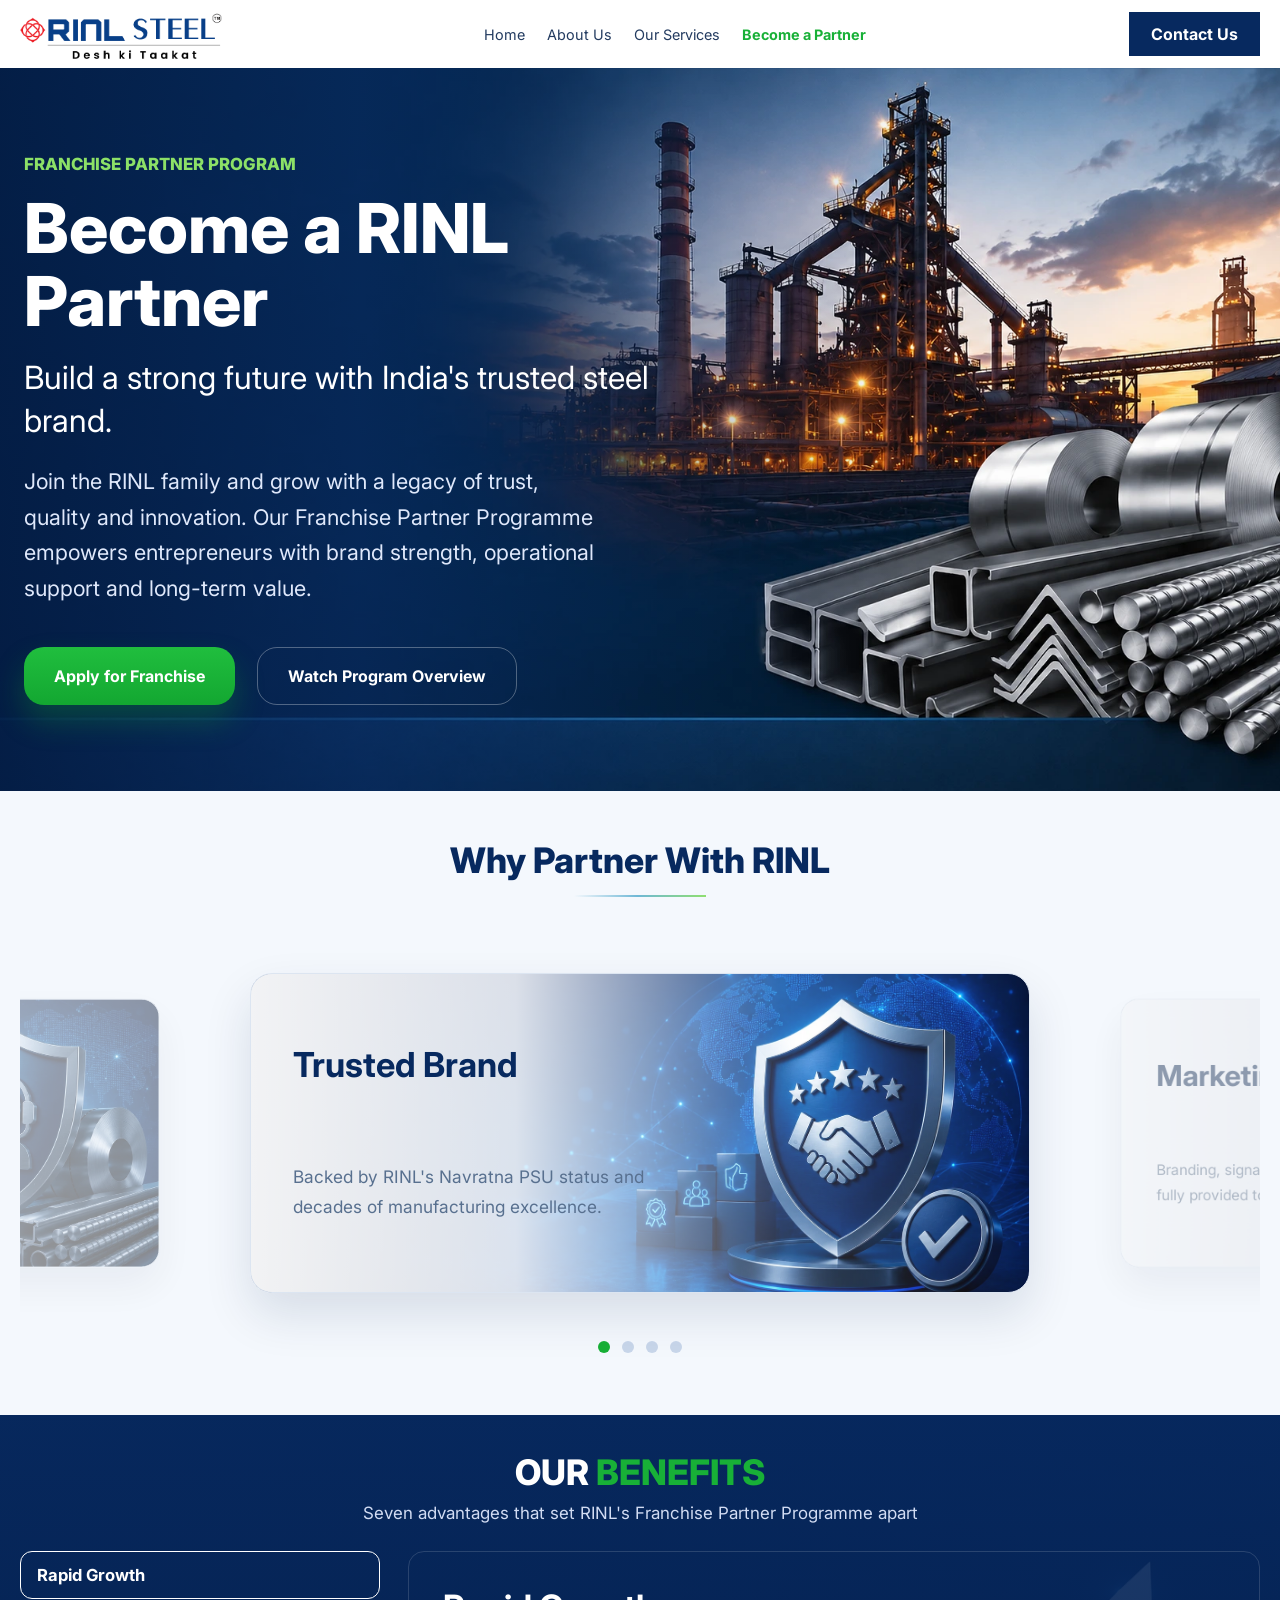
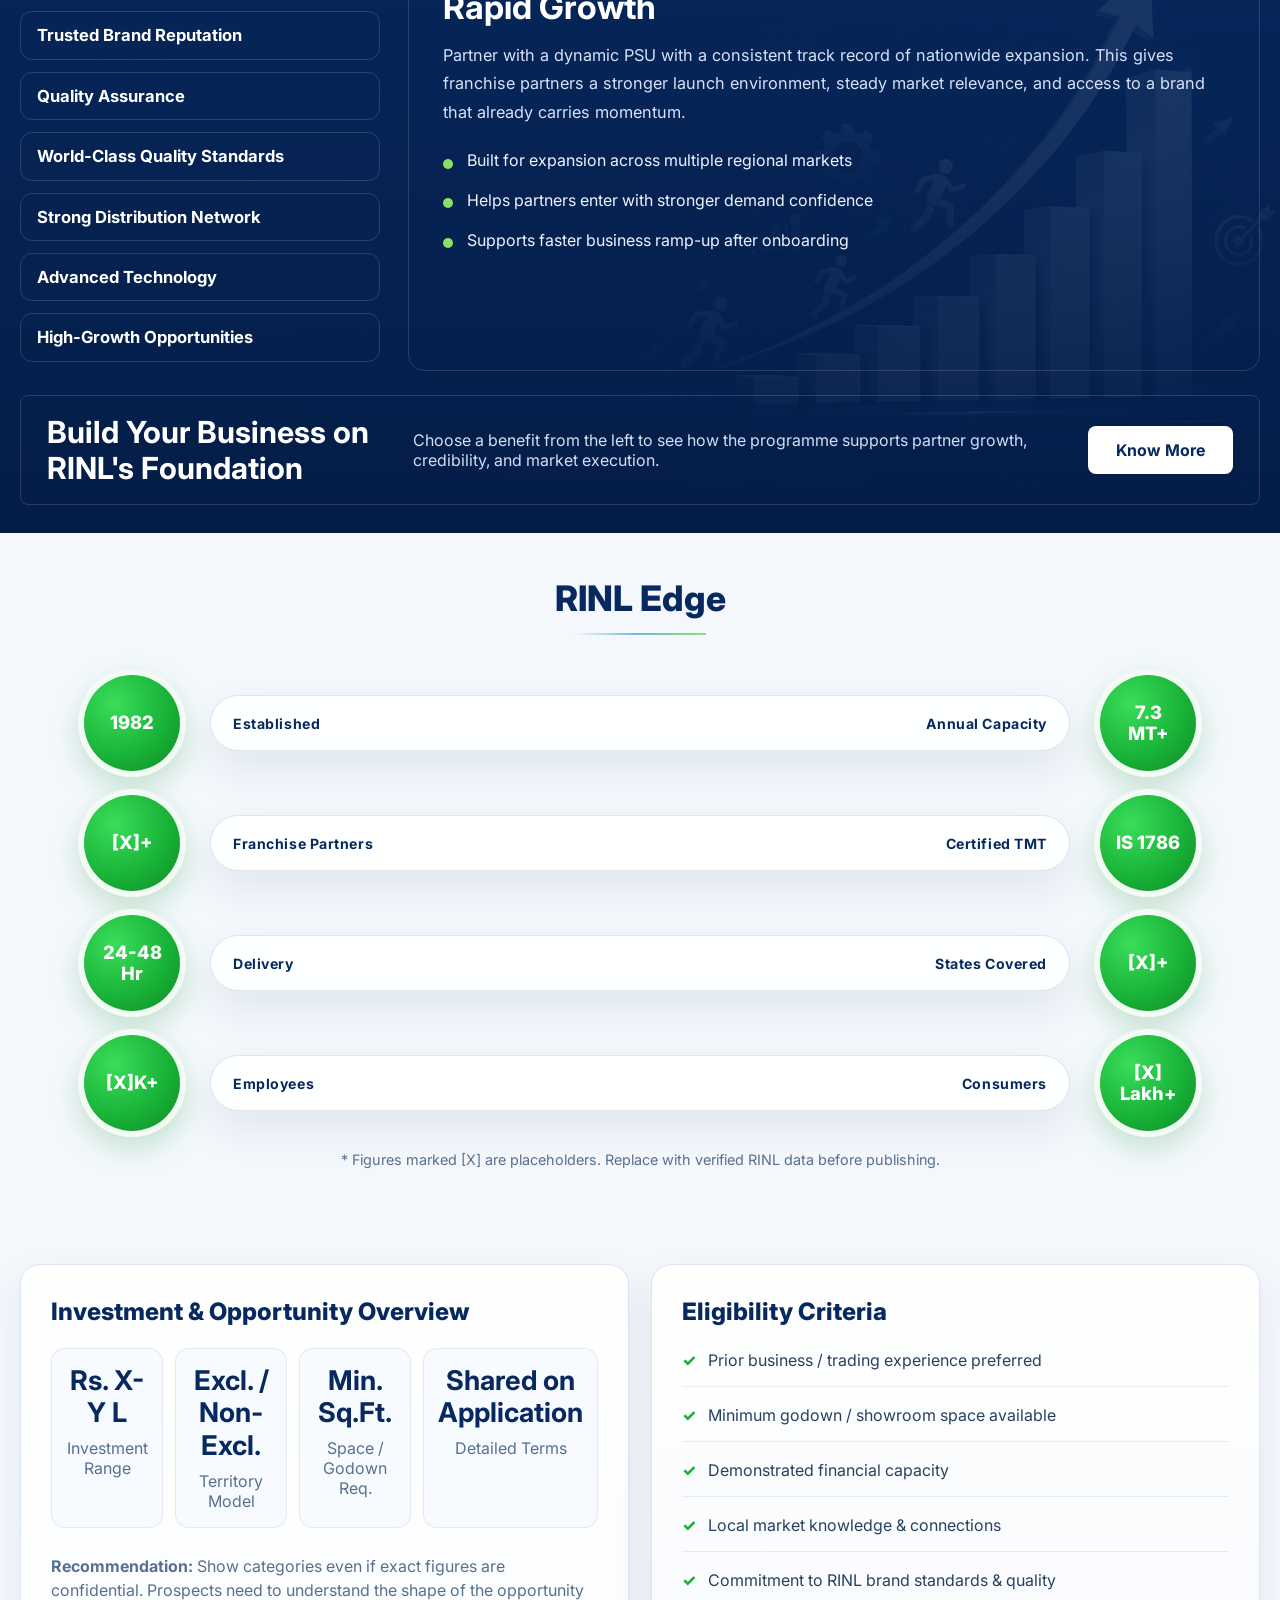
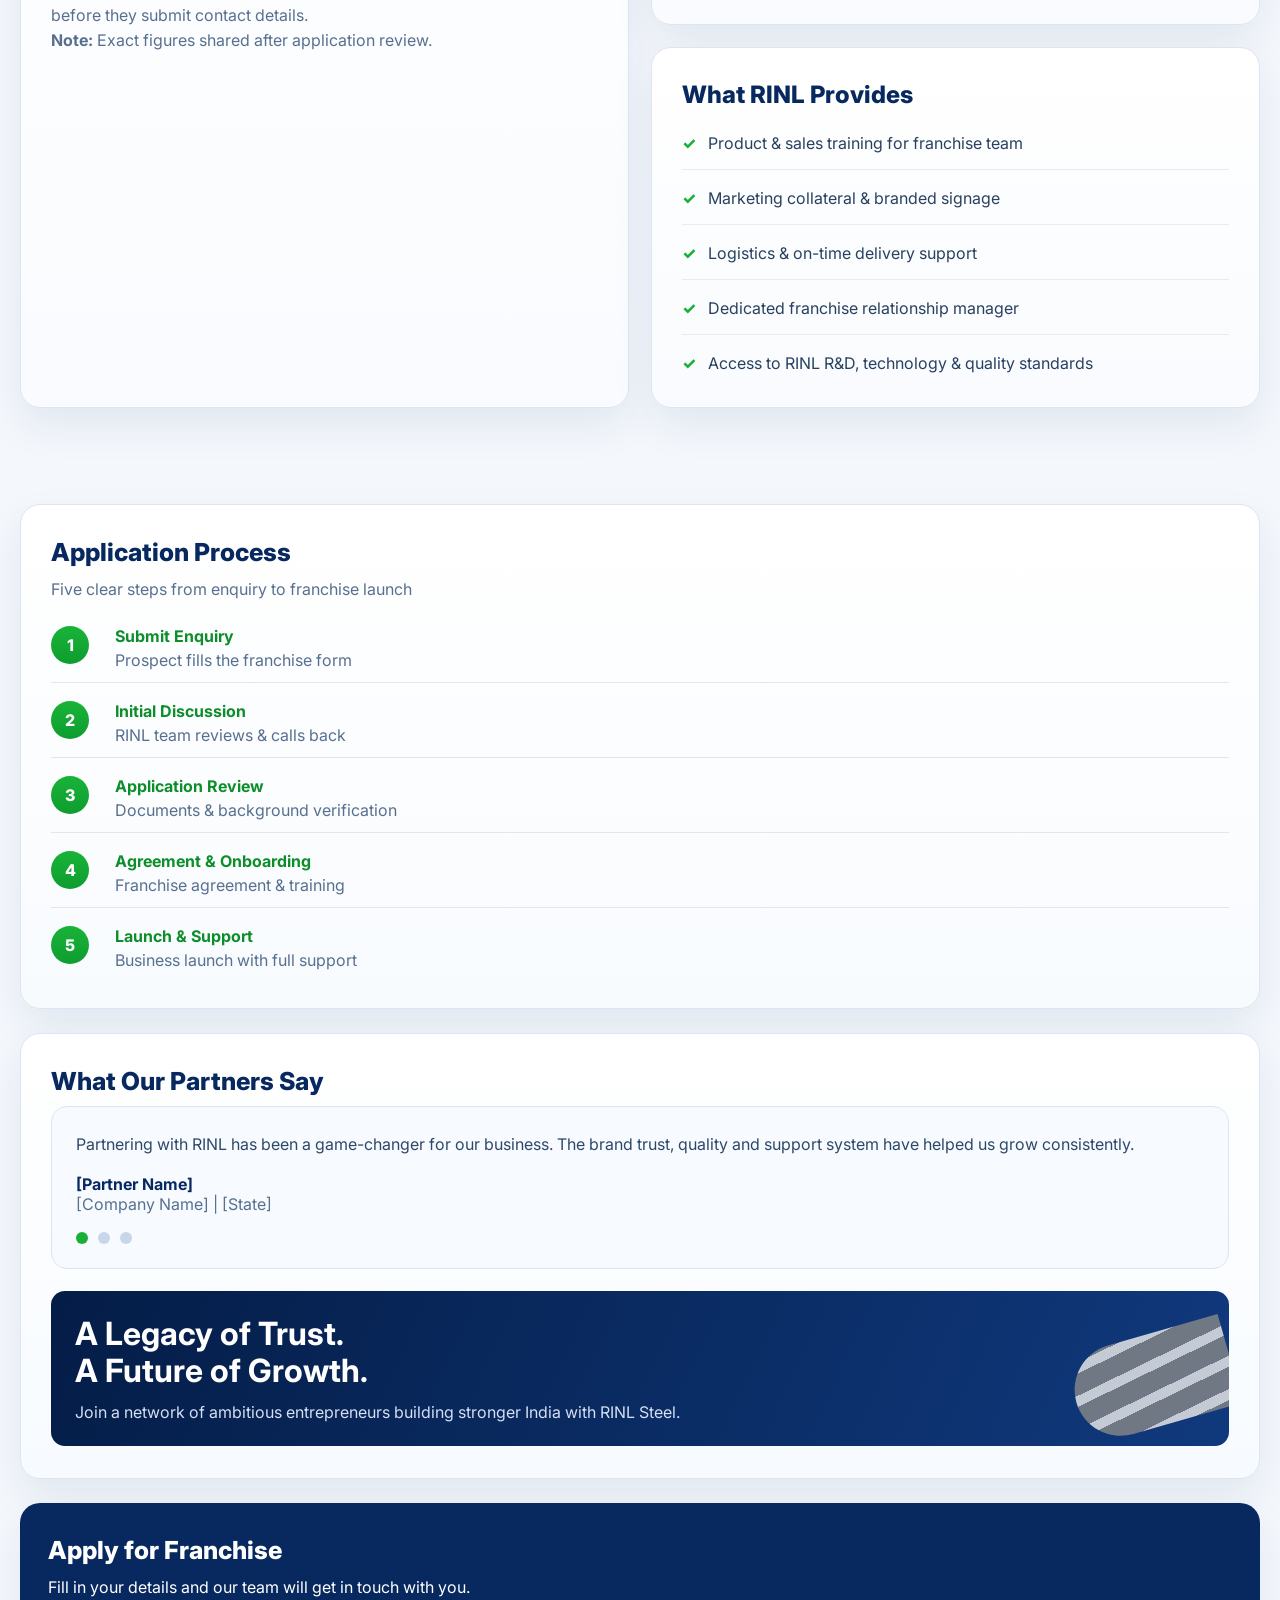
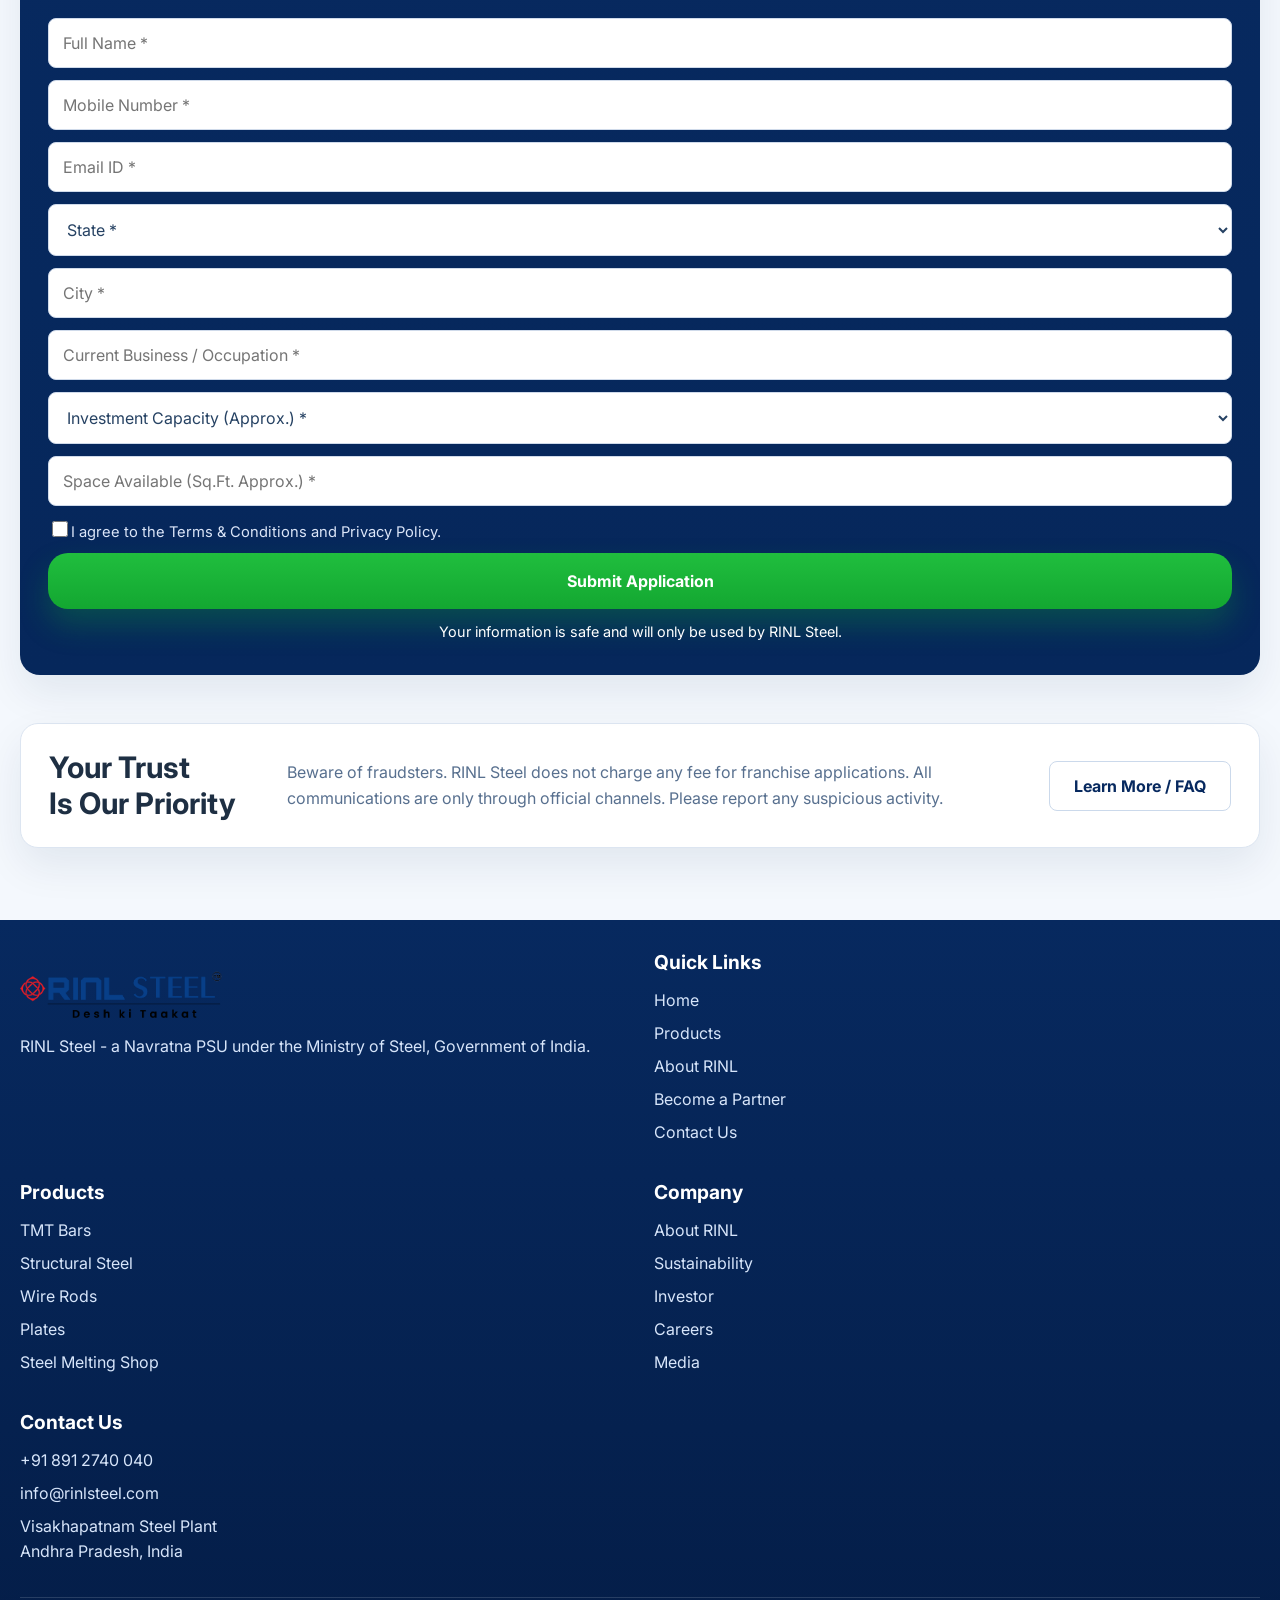
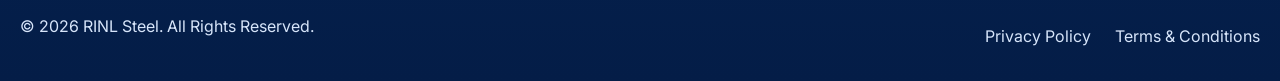
==== index.html @ 5f2c02a4 "Refine RINL landing page design" ====
<!DOCTYPE html>
<html lang="en">
<head>
  <meta charset="UTF-8" />
  <meta name="viewport" content="width=device-width, initial-scale=1.0" />
  <meta
    name="description"
    content="Become a RINL Steel franchise partner and build your business with a trusted steel brand, reliable supply chain, marketing support, and structured onboarding."
  />
  <title>Become a Franchise Partner | RINL Steel</title>
  <link rel="preconnect" href="https://fonts.googleapis.com">
  <link rel="preconnect" href="https://fonts.gstatic.com" crossorigin>
  <link href="https://fonts.googleapis.com/css2?family=Inter:wght@400;500;600;700;800&display=swap" rel="stylesheet">
  <link rel="stylesheet" href="styles.css" />
</head>
<body>
  <header class="site-header" data-header>
    <div class="container header-inner">
      <a class="brand" href="https://rinlsteel.com/" aria-label="RINL Steel home">
        <img class="brand-logo" src="RINL_STEEL%20Logo.webp" alt="RINL Steel" />
      </a>
      <button class="nav-toggle" type="button" aria-label="Toggle menu" aria-expanded="false" data-nav-toggle>
        <span></span><span></span><span></span>
      </button>
      <nav class="main-nav" data-nav>
        <a href="https://rinlsteel.com/">Home</a>
        <a href="https://rinlsteel.com/about-us/">About Us</a>
        <a href="https://rinlsteel.com/services/">Our Services</a>
        <a href="#top" class="nav-highlight">Become a Partner</a>
      </nav>
      <a class="header-cta" href="#contact">Contact Us</a>
    </div>
  </header>

  <main>
    <section class="hero" id="top">
      <div class="container hero-shell">
        <div class="hero-copy reveal">
          <p class="eyebrow">Franchise Partner Program</p>
          <h1>Become a RINL Partner</h1>
          <p class="hero-lead">Build a strong future with India's trusted steel brand.</p>
          <p class="hero-text">
            Join the RINL family and grow with a legacy of trust, quality and innovation. Our Franchise Partner Programme empowers entrepreneurs with brand strength, operational support and long-term value.
          </p>
          <div class="hero-actions">
            <a class="btn btn-primary" href="#contact">Apply for Franchise</a>
            <a class="btn btn-ghost" href="#overview">Watch Program Overview</a>
          </div>
        </div>
      </div>
    </section>

    <section class="section" id="overview">
      <div class="container">
        <div class="section-title section-title-stack reveal">
          <h2>Why Partner With RINL</h2>
          <span></span>
        </div>
        <div class="why-carousel reveal" data-why-carousel>
          <div class="why-track" data-why-track>
            <article class="why-slide why-slide-brand active" data-why-slide>
              <div class="why-slide-inner">
                <h3>Trusted Brand</h3>
                <p>Backed by RINL's Navratna PSU status and decades of manufacturing excellence.</p>
              </div>
            </article>
            <article class="why-slide why-slide-marketing" data-why-slide>
              <div class="why-slide-inner">
                <h3>Marketing Support</h3>
                <p>Branding, signage and promotional collateral fully provided to franchise partners.</p>
              </div>
            </article>
            <article class="why-slide why-slide-supply" data-why-slide>
              <div class="why-slide-inner">
                <h3>Reliable Supply Chain</h3>
                <p>On-time delivery across RINL's robust national partner network.</p>
              </div>
            </article>
            <article class="why-slide why-slide-support" data-why-slide>
              <div class="why-slide-inner">
                <h3>Dedicated Support</h3>
                <p>Franchise relationship manager and structured onboarding training programme.</p>
              </div>
            </article>
          </div>
          <div class="why-dots" aria-label="Why partner slides">
            <button class="active" type="button" aria-label="Slide 1" data-why-dot="0"></button>
            <button type="button" aria-label="Slide 2" data-why-dot="1"></button>
            <button type="button" aria-label="Slide 3" data-why-dot="2"></button>
            <button type="button" aria-label="Slide 4" data-why-dot="3"></button>
          </div>
        </div>
      </div>
    </section>

    <section class="benefits-band" id="benefits" data-benefit-bg="growth">
      <div class="container">
        <div class="band-title reveal">
          <h2>Our <span>Benefits</span></h2>
          <p>Seven advantages that set RINL's Franchise Partner Programme apart</p>
        </div>
        <div class="benefits-layout reveal" data-benefits>
          <div class="benefits-menu" role="tablist" aria-label="Benefits menu">
            <button class="benefit-tab active" type="button" role="tab" aria-selected="true" data-benefit-tab="growth">
              <span>Rapid Growth</span>
            </button>
            <button class="benefit-tab" type="button" role="tab" aria-selected="false" data-benefit-tab="reputation">
              <span>Trusted Brand Reputation</span>
            </button>
            <button class="benefit-tab" type="button" role="tab" aria-selected="false" data-benefit-tab="quality">
              <span>Quality Assurance</span>
            </button>
            <button class="benefit-tab" type="button" role="tab" aria-selected="false" data-benefit-tab="standards">
              <span>World-Class Quality Standards</span>
            </button>
            <button class="benefit-tab" type="button" role="tab" aria-selected="false" data-benefit-tab="distribution">
              <span>Strong Distribution Network</span>
            </button>
            <button class="benefit-tab" type="button" role="tab" aria-selected="false" data-benefit-tab="technology">
              <span>Advanced Technology</span>
            </button>
            <button class="benefit-tab" type="button" role="tab" aria-selected="false" data-benefit-tab="opportunities">
              <span>High-Growth Opportunities</span>
            </button>
          </div>

          <div class="benefits-content">
            <article class="benefit-panel active" role="tabpanel" data-benefit-panel="growth">
              <h3>Rapid Growth</h3>
              <p>Partner with a dynamic PSU with a consistent track record of nationwide expansion. This gives franchise partners a stronger launch environment, steady market relevance, and access to a brand that already carries momentum.</p>
              <ul class="benefit-points">
                <li>Built for expansion across multiple regional markets</li>
                <li>Helps partners enter with stronger demand confidence</li>
                <li>Supports faster business ramp-up after onboarding</li>
              </ul>
            </article>

            <article class="benefit-panel" role="tabpanel" hidden data-benefit-panel="reputation">
              <h3>Trusted Brand Reputation</h3>
              <p>Leverage the trust and credibility of RINL Vizag Steel. Brand familiarity reduces friction in early customer conversations and gives partners a more credible commercial position from the start.</p>
              <ul class="benefit-points">
                <li>Improves local trust with dealers and end customers</li>
                <li>Strengthens visibility in competitive markets</li>
                <li>Helps partners build confidence faster than an unknown brand</li>
              </ul>
            </article>

            <article class="benefit-panel" role="tabpanel" hidden data-benefit-panel="quality">
              <h3>Quality Assurance</h3>
              <p>Strict quality checks help ensure customer trust. Consistency in product quality protects the brand and gives franchise partners a more dependable foundation for repeat business.</p>
              <ul class="benefit-points">
                <li>Supports reliable product positioning in the market</li>
                <li>Reduces credibility risk during scale-up</li>
                <li>Helps maintain long-term customer retention</li>
              </ul>
            </article>

            <article class="benefit-panel" role="tabpanel" hidden data-benefit-panel="standards">
              <h3>World-Class Quality Standards</h3>
              <p>Certified products conforming to IS 1786 and BIS norms provide measurable assurance. That gives partners a clear technical and commercial advantage when selling into quality-sensitive projects.</p>
              <ul class="benefit-points">
                <li>Aligned with recognised certification standards</li>
                <li>Useful for institutional and infrastructure demand</li>
                <li>Supports a stronger value proposition in technical sales</li>
              </ul>
            </article>

            <article class="benefit-panel" role="tabpanel" hidden data-benefit-panel="distribution">
              <h3>Strong Distribution Network</h3>
              <p>Wide reach across India supports dependable market presence. A strong distribution setup helps franchise partners operate with better continuity and fulfilment confidence.</p>
              <ul class="benefit-points">
                <li>Improves supply coordination across territories</li>
                <li>Supports market reach with lower operational friction</li>
                <li>Strengthens delivery discipline for partners and customers</li>
              </ul>
            </article>

            <article class="benefit-panel" role="tabpanel" hidden data-benefit-panel="technology">
              <h3>Advanced Technology</h3>
              <p>Access to modern technology and innovative practices helps the partner network stay commercially relevant. It also supports stronger positioning where product knowledge and technical confidence matter.</p>
              <ul class="benefit-points">
                <li>Backed by RINL's manufacturing and R&amp;D capabilities</li>
                <li>Improves technical confidence during partner selling</li>
                <li>Helps sustain quality and process discipline</li>
              </ul>
            </article>

            <article class="benefit-panel" role="tabpanel" hidden data-benefit-panel="opportunities">
              <h3>High-Growth Opportunities</h3>
              <p>Be part of India's infrastructure and construction growth story. Franchise partners are positioned to participate in sectors where steel demand remains strategically important.</p>
              <ul class="benefit-points">
                <li>Connected to large structural demand segments</li>
                <li>Relevant for long-term infrastructure growth</li>
                <li>Creates room for scale through regional execution</li>
              </ul>
            </article>
          </div>
        </div>

        <div class="benefits-cta reveal delay-1">
          <div class="cta-copy">
            <strong>Build Your Business on RINL's Foundation</strong>
            <p>Choose a benefit from the left to see how the programme supports partner growth, credibility, and market execution.</p>
          </div>
          <a class="cta-button" href="#contact">Know More</a>
        </div>
      </div>
    </section>

    <section class="section edge-section" id="edge">
      <div class="container">
        <div class="section-title section-title-stack reveal">
          <h2>RINL Edge</h2>
          <span></span>
        </div>
        <div class="edge-orbit reveal">
          <article class="edge-pair">
            <button class="edge-badge edge-badge-left" type="button">
              <span>1982</span>
            </button>
            <div class="edge-lane">
              <span class="edge-anchor edge-anchor-left">Established</span>
              <span class="edge-anchor edge-anchor-right">Annual Capacity</span>
              <span class="edge-lane-text edge-lane-left">Established | RINL Steel | One of India's premier PSU steel enterprises.</span>
              <span class="edge-lane-text edge-lane-right">Annual Capacity | Steel Production | Large-scale steel production capacity at plant.</span>
            </div>
            <button class="edge-badge edge-badge-right" type="button">
              <span>7.3 MT+</span>
            </button>
          </article>
          <article class="edge-pair">
            <button class="edge-badge edge-badge-left" type="button">
              <span>[X]+</span>
            </button>
            <div class="edge-lane">
              <span class="edge-anchor edge-anchor-left">Franchise Partners</span>
              <span class="edge-anchor edge-anchor-right">Certified TMT</span>
              <span class="edge-lane-text edge-lane-left">Franchise Partners | Authorised Network | Authorised partner network across India.</span>
              <span class="edge-lane-text edge-lane-right">Certified TMT | Quality Standard | Rigorous quality certification benchmark.</span>
            </div>
            <button class="edge-badge edge-badge-right" type="button">
              <span>IS 1786</span>
            </button>
          </article>
          <article class="edge-pair">
            <button class="edge-badge edge-badge-left" type="button">
              <span>24-48 Hr</span>
            </button>
            <div class="edge-lane">
              <span class="edge-anchor edge-anchor-left">Delivery</span>
              <span class="edge-anchor edge-anchor-right">States Covered</span>
              <span class="edge-lane-text edge-lane-left">Delivery | Dispatch Support | Fast dispatch to franchise partner locations.</span>
              <span class="edge-lane-text edge-lane-right">States Covered | Distribution Reach | Pan-India distribution network presence.</span>
            </div>
            <button class="edge-badge edge-badge-right" type="button">
              <span>[X]+</span>
            </button>
          </article>
          <article class="edge-pair">
            <button class="edge-badge edge-badge-left" type="button">
              <span>[X]K+</span>
            </button>
            <div class="edge-lane">
              <span class="edge-anchor edge-anchor-left">Employees</span>
              <span class="edge-anchor edge-anchor-right">Consumers</span>
              <span class="edge-lane-text edge-lane-left">Employees | Operations Team | Workforce dedicated to operations and support.</span>
              <span class="edge-lane-text edge-lane-right">Consumers | End Users | End customers using RINL Vizag Steel TMT bars.</span>
            </div>
            <button class="edge-badge edge-badge-right" type="button">
              <span>[X] Lakh+</span>
            </button>
          </article>
        </div>
        <p class="edge-note reveal">* Figures marked [X] are placeholders. Replace with verified RINL data before publishing.</p>
      </div>
    </section>

    <section class="section matrix-section">
      <div class="container matrix-grid">
        <article class="matrix-card reveal">
          <h2>Investment &amp; Opportunity Overview</h2>
          <div class="investment-row">
            <div><strong>Rs. X-Y L</strong><span>Investment Range</span></div>
            <div><strong>Excl. / Non-Excl.</strong><span>Territory Model</span></div>
            <div><strong>Min. Sq.Ft.</strong><span>Space / Godown Req.</span></div>
            <div><strong>Shared on Application</strong><span>Detailed Terms</span></div>
          </div>
          <p><b>Recommendation:</b> Show categories even if exact figures are confidential. Prospects need to understand the shape of the opportunity before they submit contact details.</p>
          <p><b>Note:</b> Exact figures shared after application review.</p>
        </article>
        <div class="matrix-side">
          <article class="matrix-card reveal delay-1">
            <h2>Eligibility Criteria</h2>
            <ul class="tick-list">
              <li>Prior business / trading experience preferred</li>
              <li>Minimum godown / showroom space available</li>
              <li>Demonstrated financial capacity</li>
              <li>Local market knowledge &amp; connections</li>
              <li>Commitment to RINL brand standards &amp; quality</li>
            </ul>
          </article>
          <article class="matrix-card reveal delay-2">
            <h2>What RINL Provides</h2>
            <ul class="tick-list">
              <li>Product &amp; sales training for franchise team</li>
              <li>Marketing collateral &amp; branded signage</li>
              <li>Logistics &amp; on-time delivery support</li>
              <li>Dedicated franchise relationship manager</li>
              <li>Access to RINL R&amp;D, technology &amp; quality standards</li>
            </ul>
          </article>
        </div>
      </div>
    </section>

    <section class="section lower-section" id="process">
      <div class="container lower-grid">
        <div class="lower-main">
          <article class="panel-card process-panel reveal">
            <h2>Application Process</h2>
            <p class="panel-subtitle">Five clear steps from enquiry to franchise launch</p>
            <ol class="process-list">
              <li><b>Submit Enquiry</b><span>Prospect fills the franchise form</span></li>
              <li><b>Initial Discussion</b><span>RINL team reviews &amp; calls back</span></li>
              <li><b>Application Review</b><span>Documents &amp; background verification</span></li>
              <li><b>Agreement &amp; Onboarding</b><span>Franchise agreement &amp; training</span></li>
              <li><b>Launch &amp; Support</b><span>Business launch with full support</span></li>
            </ol>
          </article>

          <article class="panel-card story-panel reveal delay-1">
            <h2>What Our Partners Say</h2>
            <div class="testimonial-box" data-testimonial>
              <p class="quote">Partnering with RINL has been a game-changer for our business. The brand trust, quality and support system have helped us grow consistently.</p>
              <strong>[Partner Name]</strong>
              <span>[Company Name] | [State]</span>
              <div class="dots">
                <button class="active" aria-label="Testimonial 1"></button>
                <button aria-label="Testimonial 2"></button>
                <button aria-label="Testimonial 3"></button>
              </div>
            </div>
            <div class="legacy-banner">
              <div>
                <strong>A Legacy of Trust.<br>A Future of Growth.</strong>
                <p>Join a network of ambitious entrepreneurs building stronger India with RINL Steel.</p>
              </div>
              <div class="legacy-bars" aria-hidden="true"></div>
            </div>
          </article>
        </div>

        <aside class="form-panel reveal delay-2" id="contact">
          <h2>Apply for Franchise</h2>
          <p>Fill in your details and our team will get in touch with you.</p>
          <form class="lead-form" action="https://formspree.io/f/your-form-id" method="POST">
            <label><input name="name" type="text" required placeholder="Full Name *"></label>
            <label><input name="phone" type="tel" required placeholder="Mobile Number *"></label>
            <label><input name="email" type="email" required placeholder="Email ID *"></label>
            <label>
              <select name="state" required>
                <option value="">State *</option>
                <option>Andhra Pradesh</option>
                <option>Telangana</option>
                <option>Tamil Nadu</option>
                <option>Karnataka</option>
                <option>Maharashtra</option>
                <option>Other</option>
              </select>
            </label>
            <label><input name="city" type="text" required placeholder="City *"></label>
            <label><input name="business" type="text" placeholder="Current Business / Occupation *"></label>
            <label>
              <select name="investment_capacity" required>
                <option value="">Investment Capacity (Approx.) *</option>
                <option>&lt; Rs. 10L</option>
                <option>Rs. 10L-Rs. 25L</option>
                <option>Rs. 25L-Rs. 50L</option>
                <option>Rs. 50L+</option>
              </select>
            </label>
            <label><input name="space" type="text" placeholder="Space Available (Sq.Ft. Approx.) *"></label>
            <label class="checkbox-row"><input type="checkbox" required><span>I agree to the Terms &amp; Conditions and Privacy Policy.</span></label>
            <button class="btn btn-primary" type="submit">Submit Application</button>
            <p class="form-note">Your information is safe and will only be used by RINL Steel.</p>
          </form>
        </aside>
      </div>
    </section>

    <section class="section trust-section">
      <div class="container trust-row">
        <div class="trust-copy">
          <strong>Your Trust<br>Is Our Priority</strong>
          <p>Beware of fraudsters. RINL Steel does not charge any fee for franchise applications. All communications are only through official channels. Please report any suspicious activity.</p>
        </div>
        <a class="trust-link" href="#overview">Learn More / FAQ</a>
      </div>
    </section>
  </main>

  <footer class="site-footer">
    <div class="container footer-grid">
      <div>
        <a class="brand footer-brand" href="https://rinlsteel.com/">
          <img class="brand-logo brand-logo-footer" src="RINL_STEEL%20Logo.webp" alt="RINL Steel" />
        </a>
        <p>RINL Steel - a Navratna PSU under the Ministry of Steel, Government of India.</p>
      </div>
      <div>
        <h3>Quick Links</h3>
        <a href="https://rinlsteel.com/">Home</a>
        <a href="https://rinlsteel.com/services/">Products</a>
        <a href="https://rinlsteel.com/about-us/">About RINL</a>
        <a href="#top">Become a Partner</a>
        <a href="#contact">Contact Us</a>
      </div>
      <div>
        <h3>Products</h3>
        <a href="https://rinlsteel.com/services/rinl-tmt/">TMT Bars</a>
        <a href="https://rinlsteel.com/services/structural-steel/">Structural Steel</a>
        <a href="https://rinlsteel.com/services/wire-rods/">Wire Rods</a>
        <a href="https://rinlsteel.com/services/plates/">Plates</a>
        <a href="https://rinlsteel.com/">Steel Melting Shop</a>
      </div>
      <div>
        <h3>Company</h3>
        <a href="https://rinlsteel.com/about-us/">About RINL</a>
        <a href="https://rinlsteel.com/sustainability/">Sustainability</a>
        <a href="https://rinlsteel.com/investor-relations/">Investor</a>
        <a href="https://rinlsteel.com/careers/">Careers</a>
        <a href="https://rinlsteel.com/media/">Media</a>
      </div>
      <div>
        <h3>Contact Us</h3>
        <a href="tel:+918912740040">+91 891 2740 040</a>
        <a href="mailto:info@rinlsteel.com">info@rinlsteel.com</a>
        <p>Visakhapatnam Steel Plant<br>Andhra Pradesh, India</p>
      </div>
    </div>
    <div class="container footer-bottom">
      <span>&copy; <span data-year></span> RINL Steel. All Rights Reserved.</span>
      <div>
        <a href="#top">Privacy Policy</a>
        <a href="#top">Terms &amp; Conditions</a>
      </div>
    </div>
  </footer>
  <script src="script.js"></script>
</body>
</html>
---- styles.css ----
:root{
  --blue:#07295f;
  --blue-deep:#041d47;
  --blue-soft:#10397d;
  --green:#18b037;
  --green-deep:#0c8e2a;
  --text:#17315a;
  --muted:#58708f;
  --line:#dce5f1;
  --bg:#f4f8fd;
  --white:#ffffff;
  --shadow:0 18px 40px rgba(6,32,74,.08);
  --font:'Inter',system-ui,sans-serif;
}

*{box-sizing:border-box}
html{scroll-behavior:smooth}
body{
  margin:0;
  font-family:var(--font);
  color:var(--text);
  background:var(--bg);
}

a{text-decoration:none;color:inherit}
button,input,select{font:inherit}

.container{width:min(1660px,calc(100% - 72px));margin:auto}

.site-header{
  position:sticky;
  top:0;
  z-index:50;
  background:rgba(255,255,255,.96);
  box-shadow:0 1px 0 rgba(11,44,91,.08);
}

.header-inner{
  display:grid;
  grid-template-columns:auto auto auto;
  align-items:center;
  justify-content:space-between;
  gap:18px;
  min-height:68px;
}

.brand{
  display:flex;
  align-items:center;
  gap:12px;
}

.brand-logo{
  display:block;
  width:201.5px;
  height:54.99px;
  object-fit:contain;
}

.brand-logo-footer{
  height:68px;
}

.main-nav{
  display:flex;
  justify-content:flex-end;
  align-items:center;
  gap:22px;
  font-size:.96rem;
  color:#233b60;
}

.main-nav a:hover{color:var(--green)}
.nav-highlight{color:var(--green);font-weight:700}

.header-cta{
  padding:12px 22px;
  border-radius:0;
  background:var(--blue);
  color:var(--white);
  font-weight:700;
}

.nav-toggle{
  display:none;
  background:none;
  border:0;
  flex-direction:column;
  gap:5px;
}

.nav-toggle span{
  width:24px;
  height:2px;
  background:var(--blue);
}

.hero{
  background:
    linear-gradient(90deg, rgba(4,29,71,.88) 0%, rgba(8,42,97,.72) 28%, rgba(8,42,97,.26) 52%, rgba(8,42,97,0) 72%),
    url("Main%20Banner.webp") center center / cover no-repeat;
}

.hero-shell{
  display:flex;
  align-items:center;
  min-height:560px;
}

.hero-copy{
  padding:86px 0 86px 4px;
  color:var(--white);
  max-width:720px;
}

.eyebrow{
  margin:0 0 18px;
  text-transform:uppercase;
  color:#8ce067;
  font-weight:800;
  font-size:1.05rem;
}

.hero h1{
  margin:0;
  font-size:4.3rem;
  line-height:1.06;
  font-weight:800;
}

.hero-lead{
  margin:18px 0 0;
  font-size:2rem;
  line-height:1.35;
}

.hero-text{
  margin:22px 0 0;
  max-width:580px;
  font-size:1.35rem;
  line-height:1.65;
  color:#dfe8fb;
}

.hero-actions{
  display:flex;
  gap:22px;
  flex-wrap:wrap;
  margin-top:40px;
}

.btn{
  display:inline-flex;
  align-items:center;
  justify-content:center;
  gap:12px;
  padding:18px 30px;
  border-radius:20px;
  font-weight:700;
}

.btn-primary{
  background:linear-gradient(180deg,#20be3e,#13a731);
  color:var(--white);
  box-shadow:0 16px 30px rgba(14,173,49,.28);
}

.btn-ghost{
  color:var(--white);
  border:1px solid rgba(255,255,255,.3);
}

.section{padding:48px 0}

.section-title{
  display:flex;
  align-items:center;
  justify-content:center;
  gap:26px;
  margin-bottom:34px;
}

.section-title-stack{
  flex-direction:column;
  gap:14px;
}

.section-title span{
  width:132px;
  height:2px;
  background:linear-gradient(90deg, transparent, #6fb8d6 48%, #8fdf70);
}

.section-title h2,
.band-title h2,
.matrix-card h2,
.panel-card h2,
.form-panel h2{
  margin:0;
  color:var(--blue);
  font-size:2.2rem;
  font-weight:800;
}

.matrix-card,
.panel-card{
  background:var(--white);
  border:1px solid var(--line);
  border-radius:16px;
  box-shadow:var(--shadow);
}

.why-carousel{
  position:relative;
  overflow:hidden;
  padding:22px 0 14px;
}

.why-track{
  display:flex;
  align-items:center;
  gap:28px;
  min-height:360px;
  will-change:transform;
  transition:transform .7s ease;
}

.why-track.no-motion{
  transition:none !important;
}

.why-carousel.is-resetting .why-track{
  transition:none !important;
}

.why-slide{
  position:relative;
  flex:0 0 auto;
  width:min(64%,780px);
  opacity:.42;
  transform:scale(.82);
  transform-origin:center center;
  transition:transform .7s ease,opacity .7s ease,filter .7s ease;
  filter:saturate(.72);
  pointer-events:none;
}

.why-track.no-motion .why-slide{
  transition:none !important;
}

.why-carousel.is-resetting .why-slide,
.why-carousel.is-resetting .why-slide-inner,
.why-carousel.is-resetting .why-dots button{
  transition:none !important;
}

.why-slide.active{
  opacity:1;
  transform:scale(1);
  filter:none;
  z-index:3;
}

.why-slide.prev{
  opacity:.45;
  transform:scale(.84);
  z-index:2;
}

.why-slide.next{
  opacity:.45;
  transform:scale(.84);
  z-index:2;
}

.why-slide.far{
  opacity:.18;
  transform:scale(.78);
  z-index:1;
}

.why-slide-inner{
  min-height:320px;
  padding:38px 42px;
  background:
    linear-gradient(90deg, rgba(255,255,255,.94) 0%, rgba(255,255,255,.86) 34%, rgba(255,255,255,.18) 68%, rgba(255,255,255,.02) 100%),
    linear-gradient(145deg,#ffffff,#f2f7ff);
  border:1px solid var(--line);
  border-radius:22px;
  box-shadow:0 22px 48px rgba(6,32,74,.12);
  display:grid;
  grid-template-columns:minmax(280px,420px) 1fr;
  align-items:center;
  background-position:center center;
  background-size:cover;
  background-repeat:no-repeat;
}

.why-slide-brand .why-slide-inner{
  background-image:
    linear-gradient(90deg, rgba(255,255,255,.95) 0%, rgba(255,255,255,.86) 34%, rgba(255,255,255,.18) 68%, rgba(255,255,255,.02) 100%),
    url("Trusted%20Brand.webp");
}

.why-slide-marketing .why-slide-inner{
  background-image:
    linear-gradient(90deg, rgba(255,255,255,.95) 0%, rgba(255,255,255,.86) 34%, rgba(255,255,255,.18) 68%, rgba(255,255,255,.02) 100%),
    url("Marketing%20Support.webp");
}

.why-slide-supply .why-slide-inner{
  background-image:
    linear-gradient(90deg, rgba(255,255,255,.95) 0%, rgba(255,255,255,.86) 34%, rgba(255,255,255,.18) 68%, rgba(255,255,255,.02) 100%),
    url("Reliable%20Supply.webp");
}

.why-slide-support .why-slide-inner{
  background-image:
    linear-gradient(90deg, rgba(255,255,255,.95) 0%, rgba(255,255,255,.86) 34%, rgba(255,255,255,.18) 68%, rgba(255,255,255,.02) 100%),
    url("Dedicated%20Support.webp");
}

.why-slide h3{
  margin:0 0 14px;
  color:var(--blue);
  font-size:2.15rem;
  grid-column:1;
}

.why-slide p{
  margin:0;
  max-width:34ch;
  color:var(--muted);
  line-height:1.75;
  font-size:1.08rem;
  grid-column:1;
}

.why-dots{
  display:flex;
  justify-content:center;
  gap:12px;
  margin-top:28px;
}

.why-dots button{
  width:12px;
  height:12px;
  border:0;
  border-radius:50%;
  background:#c8d6ea;
  cursor:pointer;
}

.why-dots .active{
  background:var(--green);
}

.edge-card,
.matrix-card,
.panel-card{
  background:var(--white);
  border:1px solid var(--line);
  border-radius:16px;
  box-shadow:var(--shadow);
}

.icon-badge,
.mini-icon{
  display:grid;
  place-items:center;
  margin:0 auto 18px;
  width:62px;
  height:62px;
  border-radius:50%;
  background:linear-gradient(180deg,#16b437,#07962b);
  color:var(--white);
  font-weight:800;
}

.benefit-item h3{
  margin:0 0 10px;
  color:var(--blue);
  font-size:1.35rem;
}

.benefit-item p,
.matrix-card p,
.panel-subtitle,
.form-panel p,
.form-note{margin:0;color:var(--muted);line-height:1.55}

.benefits-band{
  padding:36px 0 28px;
  color:var(--white);
  position:relative;
  background:
    linear-gradient(180deg, rgba(7,41,95,.9) 0%, rgba(4,29,71,.9) 100%),
    linear-gradient(90deg, rgba(4,29,71,.94) 0%, rgba(4,29,71,.74) 34%, rgba(4,29,71,.28) 72%, rgba(4,29,71,.16) 100%),
    url("Rapid%20Growth.webp") center center / cover no-repeat;
  transition:background-image .35s ease;
}

.benefits-band[data-benefit-bg="growth"]{
  background-image:
    linear-gradient(180deg, rgba(7,41,95,.9) 0%, rgba(4,29,71,.9) 100%),
    linear-gradient(90deg, rgba(4,29,71,.94) 0%, rgba(4,29,71,.74) 34%, rgba(4,29,71,.28) 72%, rgba(4,29,71,.16) 100%),
    url("Rapid%20Growth.webp");
}

.benefits-band[data-benefit-bg="reputation"]{
  background-image:
    linear-gradient(180deg, rgba(7,41,95,.9) 0%, rgba(4,29,71,.9) 100%),
    linear-gradient(90deg, rgba(4,29,71,.94) 0%, rgba(4,29,71,.74) 34%, rgba(4,29,71,.28) 72%, rgba(4,29,71,.16) 100%),
    url("Brands.webp");
}

.benefits-band[data-benefit-bg="quality"]{
  background-image:
    linear-gradient(180deg, rgba(7,41,95,.9) 0%, rgba(4,29,71,.9) 100%),
    linear-gradient(90deg, rgba(4,29,71,.94) 0%, rgba(4,29,71,.74) 34%, rgba(4,29,71,.28) 72%, rgba(4,29,71,.16) 100%),
    url("Quality%20Assurance.webp");
}

.benefits-band[data-benefit-bg="standards"]{
  background-image:
    linear-gradient(180deg, rgba(7,41,95,.9) 0%, rgba(4,29,71,.9) 100%),
    linear-gradient(90deg, rgba(4,29,71,.94) 0%, rgba(4,29,71,.74) 34%, rgba(4,29,71,.28) 72%, rgba(4,29,71,.16) 100%),
    url("World%20Class%20Quality%20Standards.webp");
}

.benefits-band[data-benefit-bg="distribution"]{
  background-image:
    linear-gradient(180deg, rgba(7,41,95,.9) 0%, rgba(4,29,71,.9) 100%),
    linear-gradient(90deg, rgba(4,29,71,.94) 0%, rgba(4,29,71,.74) 34%, rgba(4,29,71,.28) 72%, rgba(4,29,71,.16) 100%),
    url("Strong%20Distribution%20Network.webp");
}

.benefits-band[data-benefit-bg="technology"]{
  background-image:
    linear-gradient(180deg, rgba(7,41,95,.9) 0%, rgba(4,29,71,.9) 100%),
    linear-gradient(90deg, rgba(4,29,71,.94) 0%, rgba(4,29,71,.74) 34%, rgba(4,29,71,.28) 72%, rgba(4,29,71,.16) 100%),
    url("Advanced%20Technology.webp");
}

.benefits-band[data-benefit-bg="opportunities"]{
  background-image:
    linear-gradient(180deg, rgba(7,41,95,.9) 0%, rgba(4,29,71,.9) 100%),
    linear-gradient(90deg, rgba(4,29,71,.94) 0%, rgba(4,29,71,.74) 34%, rgba(4,29,71,.28) 72%, rgba(4,29,71,.16) 100%),
    url("High%20Growth.webp");
}

.band-title{
  text-align:center;
  margin-bottom:28px;
}

.band-title h2{
  color:var(--white);
  text-transform:uppercase;
}

.band-title h2 span{color:var(--green)}
.band-title p{margin:10px 0 0;color:#d2dcf3;font-size:1.06rem}

.benefits-layout{
  display:grid;
  grid-template-columns:420px 1fr;
  gap:28px;
  align-items:start;
}

.benefits-menu{
  display:grid;
  gap:12px;
}

.benefit-tab{
  width:100%;
  display:grid;
  grid-template-columns:1fr;
  gap:0;
  align-items:center;
  text-align:left;
  padding:12px 16px;
  border:1px solid rgba(255,255,255,.14);
  border-radius:12px;
  background:transparent;
  color:var(--white);
  cursor:pointer;
  transition:.22s ease;
}

.benefit-tab:hover{
  background:transparent;
  border-color:rgba(255,255,255,.22);
}

.benefit-tab.active{
  background:transparent;
  color:var(--white);
  border-color:var(--white);
  box-shadow:none;
}

.benefit-tab span{
  font-size:1.04rem;
  font-weight:700;
  line-height:1.35;
}

.benefits-content{
  position:relative;
  min-height:420px;
  overflow:hidden;
  --benefit-slide-duration:.45s;
}

.benefits-content.is-track-animating > .benefit-panel{
  visibility:hidden;
}

.benefit-runner{
  position:absolute;
  inset:0;
  display:flex;
  gap:0;
  will-change:transform;
  pointer-events:none;
}

.benefit-runner-panel{
  flex:0 0 100%;
}

.benefit-runner-panel .benefit-panel{
  position:relative;
  inset:auto;
  height:100%;
  opacity:1;
  transform:none;
  pointer-events:none;
}

.benefit-panel{
  position:absolute;
  inset:0;
  background:transparent;
  border:1px solid rgba(255,255,255,.14);
  border-radius:16px;
  padding:34px 34px 30px;
  color:var(--white);
  box-shadow:none;
  opacity:0;
  transform:translateX(100%);
  transition:transform var(--benefit-slide-duration) ease,opacity var(--benefit-slide-duration) ease;
  pointer-events:none;
  text-align:left;
}

.benefit-panel.active{
  opacity:1;
  transform:translateX(0);
  pointer-events:auto;
}

.benefit-panel.is-entering{
  opacity:1;
  transform:translateX(100%);
}

.benefit-panel.is-leaving{
  opacity:1;
  transform:translateX(0);
}

.benefit-panel.is-entering.active{
  transform:translateX(0);
}

.benefit-panel.is-leaving.to-left{
  transform:translateX(-100%);
}

.benefit-panel.no-motion{
  transition:none !important;
}

.benefit-panel h3{
  margin:0 0 14px;
  font-size:2.1rem;
  color:var(--white);
}

.benefit-panel p{
  margin:0;
  color:#d6e1fa;
  line-height:1.75;
  font-size:1.02rem;
}

.benefit-points{
  margin:22px 0 0;
  padding:0;
  list-style:none;
  display:grid;
  gap:14px;
}

.benefit-points li{
  position:relative;
  padding-left:24px;
  color:#eef4ff;
  line-height:1.6;
}

.benefit-points li:before{
  content:"";
  position:absolute;
  left:0;
  top:.65em;
  width:10px;
  height:10px;
  border-radius:50%;
  background:#8ce067;
}

.benefits-cta{
  margin-top:24px;
  border-radius:8px;
  background:transparent;
  border:1px solid rgba(255,255,255,.14);
  display:grid;
  grid-template-columns:1fr auto;
  gap:20px;
  align-items:center;
  padding:18px 26px;
}

.cta-copy{
  display:grid;
  grid-template-columns:340px 1fr;
  gap:26px;
  align-items:center;
}

.cta-copy strong{font-size:1.9rem}
.cta-copy p{margin:0;color:#d4def6}

.cta-button{
  padding:14px 28px;
  border-radius:8px;
  background:var(--white);
  color:var(--blue);
  font-weight:700;
}

.edge-section{padding-top:44px}

.edge-orbit{
  display:grid;
  gap:12px;
}

.edge-pair{
  display:grid;
  grid-template-columns:minmax(0,1fr) 108px minmax(420px,860px) 108px minmax(0,1fr);
  align-items:center;
  gap:24px;
  min-height:108px;
}

.edge-badge{
  position:relative;
  width:108px;
  height:108px;
  border-radius:50%;
  background:radial-gradient(circle at 32% 30%, #3add5a 0%, #19b338 56%, #0d8a25 100%);
  border:6px solid rgba(255,255,255,.94);
  box-shadow:0 12px 28px rgba(13,138,37,.2);
  display:grid;
  place-items:center;
  text-align:center;
  padding:14px;
  cursor:pointer;
  appearance:none;
  outline:none;
  transition:transform .55s ease;
}

.edge-badge-left{
  grid-column:2;
}

.edge-lane{
  grid-column:3;
}

.edge-badge-right{
  grid-column:4;
}

.edge-badge span{
  color:var(--white);
  font-size:1.15rem;
  font-weight:800;
  line-height:1.15;
}

.edge-badge-left:hover,
.edge-badge-left:focus-visible{
  transform:rotate(360deg);
}

.edge-badge-right:hover,
.edge-badge-right:focus-visible{
  transform:rotate(-360deg);
}

.edge-badge-left:hover + .edge-lane .edge-lane-left,
.edge-badge-left:focus-visible + .edge-lane .edge-lane-left,
.edge-pair:has(.edge-badge-right:hover) .edge-lane-right,
.edge-pair:has(.edge-badge-right:focus-visible) .edge-lane-right{
  opacity:1;
}

.edge-badge-left:hover + .edge-lane .edge-lane-left,
.edge-badge-left:focus-visible + .edge-lane .edge-lane-left,
.edge-pair:has(.edge-badge-right:hover) .edge-lane-right,
.edge-pair:has(.edge-badge-right:focus-visible) .edge-lane-right{
  transform:translateX(0);
}

.edge-lane{
  position:relative;
  height:56px;
  border:1px solid rgba(7,41,95,.12);
  border-radius:999px;
  background:rgba(255,255,255,.88);
  box-shadow:var(--shadow);
  overflow:hidden;
}

.edge-anchor{
  position:absolute;
  top:50%;
  transform:translateY(-50%);
  color:var(--blue);
  font-size:.88rem;
  font-weight:700;
  letter-spacing:.04em;
  transition:opacity .25s ease;
  z-index:1;
  white-space:nowrap;
}

.edge-anchor-left{
  left:22px;
}

.edge-anchor-right{
  right:22px;
}

.edge-badge-left:hover + .edge-lane .edge-anchor-left,
.edge-badge-left:focus-visible + .edge-lane .edge-anchor-left,
.edge-badge-left:hover + .edge-lane .edge-anchor-right,
.edge-badge-left:focus-visible + .edge-lane .edge-anchor-right,
.edge-pair:has(.edge-badge-right:hover) .edge-anchor-right,
.edge-pair:has(.edge-badge-right:focus-visible) .edge-anchor-right,
.edge-pair:has(.edge-badge-right:hover) .edge-anchor-left,
.edge-pair:has(.edge-badge-right:focus-visible) .edge-anchor-left{
  opacity:0;
}

.edge-lane-text{
  position:absolute;
  inset:0;
  display:flex;
  align-items:center;
  white-space:nowrap;
  color:var(--muted);
  font-size:1rem;
  line-height:1;
  opacity:0;
  transition:transform .55s ease, opacity .55s ease;
  will-change:transform;
}

.edge-lane-left{
  justify-content:flex-start;
  padding:0 26px;
  transform:translateX(calc(-100% - 36px));
}

.edge-lane-right{
  justify-content:flex-end;
  padding:0 26px;
  transform:translateX(calc(100% + 36px));
}

.edge-note{
  margin:14px 0 0;
  text-align:center;
  color:var(--muted);
  font-size:.9rem;
}

.matrix-grid{
  display:grid;
  grid-template-columns:minmax(0,1.25fr) minmax(320px,.75fr);
  gap:22px;
  align-items:start;
}

.matrix-side{
  display:grid;
  gap:22px;
}

.matrix-card{
  padding:32px 30px;
  border-radius:20px;
  background:linear-gradient(180deg,#ffffff,#f9fbfe);
}

.matrix-card h2{
  font-size:1.5rem;
  margin-bottom:22px;
  text-transform:none;
}

.matrix-grid > .matrix-card:first-child{
  min-height:100%;
}

.investment-row{
  display:grid;
  grid-template-columns:repeat(4,1fr);
  gap:12px;
  margin-bottom:26px;
}

.investment-row div{
  padding:16px 14px;
  text-align:center;
  border:1px solid rgba(7,41,95,.08);
  border-radius:14px;
  background:#f7fbff;
}

.investment-row strong{
  display:block;
  color:var(--blue);
  font-size:1.7rem;
  line-height:1.2;
}

.investment-row span{
  display:block;
  margin-top:8px;
  color:var(--muted);
}

.tick-list{
  list-style:none;
  padding:0;
  margin:0;
  display:grid;
  gap:16px;
}

.tick-list li{
  position:relative;
  padding-left:26px;
  color:#28415f;
  line-height:1.5;
  padding-bottom:14px;
  border-bottom:1px solid rgba(7,41,95,.08);
}

.tick-list li:last-child{
  padding-bottom:0;
  border-bottom:0;
}

.tick-list li:before{
  content:"\2713";
  position:absolute;
  left:0;
  top:0;
  color:var(--green);
  font-weight:800;
}

.lower-grid{
  display:grid;
  grid-template-columns:minmax(0,1.2fr) minmax(360px,.8fr);
  gap:24px;
  align-items:start;
}

.lower-main{
  display:grid;
  gap:24px;
}

.panel-card{
  padding:32px 30px;
  border-radius:20px;
}

.panel-card h2,
.form-panel h2{
  font-size:1.55rem;
  text-transform:none;
  margin-bottom:10px;
}

.panel-subtitle{
  margin-bottom:24px;
  color:var(--muted);
}

.process-panel{
  background:linear-gradient(180deg,#ffffff,#f8fbfe);
}

.story-panel{
  background:linear-gradient(180deg,#ffffff,#f7fbff);
}

.process-list{
  list-style:none;
  padding:0;
  margin:0;
  display:grid;
  gap:18px;
}

.process-list li{
  position:relative;
  padding-left:64px;
  min-height:50px;
  padding-bottom:12px;
  border-bottom:1px solid rgba(7,41,95,.1);
}

.process-list li:last-child{
  border-bottom:0;
  padding-bottom:0;
}

.process-list li:before{
  content:counter(item);
}

.process-list{
  counter-reset:item;
}

.process-list li{
  counter-increment:item;
}

.process-list li:before{
  position:absolute;
  left:0;
  top:0;
  width:38px;
  height:38px;
  border-radius:50%;
  display:grid;
  place-items:center;
  background:linear-gradient(180deg,#19b338,#0e9d2f);
  color:var(--white);
  font-weight:800;
}

.process-list b{
  display:block;
  color:var(--green-deep);
  margin-bottom:4px;
}

.process-list span{color:var(--muted)}

.testimonial-box{
  background:#f7fbff;
  border:1px solid var(--line);
  border-radius:16px;
  padding:24px;
}

.quote{
  margin:0;
  color:#2d4868;
  line-height:1.7;
}

.testimonial-box strong{
  display:block;
  margin-top:16px;
  color:var(--blue);
}

.testimonial-box span{color:var(--muted)}

.dots{
  display:flex;
  gap:10px;
  margin-top:18px;
}

.dots button{
  width:12px;
  height:12px;
  border:0;
  border-radius:50%;
  background:#c8d6ea;
  cursor:pointer;
}

.dots .active{background:var(--green)}

.legacy-banner{
  margin-top:22px;
  border-radius:14px;
  background:linear-gradient(115deg,var(--blue-deep),var(--blue-soft));
  color:var(--white);
  padding:24px;
  display:grid;
  grid-template-columns:1fr 160px;
  gap:18px;
  align-items:end;
  overflow:hidden;
}

.legacy-banner strong{
  font-size:2rem;
  line-height:1.18;
}

.legacy-banner p{
  margin:12px 0 0;
  color:#d5dff5;
}

.legacy-bars{
  height:92px;
  border-radius:60px 0 0 60px;
  background:
    repeating-linear-gradient(170deg, #707885 0 10px, #c4cbd4 10px 20px, #6f7883 20px 30px);
  transform:rotate(-16deg) translate(26px, 12px);
}

.form-panel{
  background:linear-gradient(180deg,var(--blue) 0%, #06275b 100%);
  color:var(--white);
  border-radius:20px;
  padding:32px 28px;
  box-shadow:var(--shadow);
  position:sticky;
  top:108px;
}

.form-panel h2,
.form-panel p{color:var(--white)}

.lead-form{
  margin-top:18px;
  display:grid;
  gap:12px;
}

.lead-form label{display:block}

.lead-form input,
.lead-form select{
  width:100%;
  border:1px solid #cfdaea;
  border-radius:8px;
  padding:14px 14px;
  background:#fff;
  color:#264263;
}

.lead-form input:focus,
.lead-form select:focus{
  outline:3px solid rgba(24,176,55,.18);
  border-color:var(--green);
}

.checkbox-row{
  display:grid;
  grid-template-columns:16px 1fr;
  gap:10px;
  align-items:start;
  color:#dbe5f8;
  font-size:.92rem;
}

.checkbox-row input{
  width:16px;
  height:16px;
  margin-top:3px;
}

.form-panel .btn{
  width:100%;
  border:0;
}

.form-note{
  text-align:center;
  color:#d3ddf2;
  font-size:.9rem;
}

.trust-section{padding-top:0}

.trust-row{
  background:var(--white);
  border:1px solid var(--line);
  border-radius:18px;
  box-shadow:var(--shadow);
  padding:26px 28px;
  display:grid;
  grid-template-columns:1fr auto;
  gap:18px;
  align-items:center;
}

.trust-copy{
  display:grid;
  grid-template-columns:220px 1fr;
  gap:18px;
  align-items:center;
}

.trust-copy strong{
  color:#1e2f43;
  font-size:1.85rem;
  line-height:1.2;
}

.trust-copy p{
  margin:0;
  color:var(--muted);
  line-height:1.6;
}

.trust-link{
  padding:14px 24px;
  border:1px solid #cbd9eb;
  border-radius:8px;
  color:var(--blue);
  font-weight:700;
}

.site-footer{
  margin-top:24px;
  background:linear-gradient(180deg,var(--blue),var(--blue-deep));
  color:#deebff;
  padding-top:30px;
}

.footer-grid{
  display:grid;
  grid-template-columns:1.5fr 1fr 1fr 1fr 1.1fr;
  gap:28px;
}

.footer-grid h3{
  margin:0 0 14px;
  color:var(--white);
  font-size:1.2rem;
}

.site-footer a,
.site-footer p{
  display:block;
  margin:8px 0;
  color:#d7e5fa;
  line-height:1.55;
}

.footer-bottom{
  margin-top:26px;
  padding:18px 0 24px;
  border-top:1px solid rgba(255,255,255,.14);
  display:flex;
  justify-content:space-between;
  gap:18px;
  color:#d7e5fa;
}

.footer-bottom div{
  display:flex;
  gap:24px;
}

.reveal{
  opacity:0;
  transform:translateY(18px);
  transition:opacity .7s ease,transform .7s ease;
}

.reveal.visible{
  opacity:1;
  transform:none;
}

.delay-1{transition-delay:.1s}
.delay-2{transition-delay:.2s}
.delay-3{transition-delay:.3s}
.delay-4{transition-delay:.4s}

@media(max-width:1400px){
  .container{width:min(100% - 40px,1660px)}
  .main-nav{gap:22px;font-size:.9rem}
  .benefits-layout{grid-template-columns:360px 1fr}
  .matrix-grid,
  .footer-grid{grid-template-columns:1fr 1fr}
  .lower-grid{grid-template-columns:1fr}
  .form-panel{grid-column:1 / -1}
}

@media(max-width:1080px){
  .header-inner{grid-template-columns:auto auto auto}
  .nav-toggle{display:flex;justify-self:center}
  .main-nav{
    position:absolute;
    top:84px;
    left:20px;
    right:20px;
    display:none;
    flex-direction:column;
    gap:16px;
    padding:20px;
    background:#fff;
    border-radius:12px;
    box-shadow:var(--shadow);
  }

  .main-nav.open{display:flex}
  .hero-shell{min-height:520px}
  .cta-copy{grid-template-columns:1fr}
  .benefits-layout{grid-template-columns:1fr}
  .benefits-cta,
  .trust-row,
  .trust-copy,
  .footer-bottom{grid-template-columns:1fr;display:grid}
}

@media(max-width:720px){
  .container{width:min(100% - 24px,1660px)}
  .header-inner{grid-template-columns:1fr auto auto;gap:14px;min-height:62px}
  .header-cta{padding:10px 16px}
  .brand-logo{width:165px;height:auto}
  .brand-logo-footer{height:56px}
  .hero-copy{padding:52px 0}
  .hero{background-position:68% center}
  .hero h1{font-size:2.8rem}
  .hero-lead{font-size:1.45rem}
  .hero-text{font-size:1.06rem}
  .btn{width:100%}
  .section-title{gap:12px}
  .section-title span{width:48px}
  .matrix-grid,
  .lower-grid,
  .footer-grid,
  .investment-row{grid-template-columns:1fr}
  .matrix-side{gap:18px}
  .lower-main{gap:18px}
  .edge-pair{
    grid-template-columns:92px minmax(0,1fr) 92px;
    gap:16px;
  }
  .edge-badge-left,
  .edge-lane,
  .edge-badge-right{
    grid-column:auto;
  }
  .why-track{
    min-height:330px;
    gap:18px;
  }
  .why-slide{width:82%}
  .why-slide-inner{
    min-height:auto;
    padding:24px;
    grid-template-columns:1fr;
  }
  .why-slide h3{font-size:1.5rem}
  .why-slide p{font-size:1rem}
  .benefits-content{min-height:460px}
  .matrix-card,
  .panel-card,
  .form-panel{padding:24px}
  .form-panel{position:static}
  .benefit-panel{padding:24px}
  .benefit-panel h3{font-size:1.7rem}
  .benefit-tab{padding:12px 14px}
  .edge-badge{
    width:92px;
    height:92px;
    border-width:5px;
  }
  .edge-badge span{font-size:1rem}
  .edge-lane{
    height:auto;
    min-height:52px;
  }
  .edge-anchor{
    font-size:.8rem;
  }
  .edge-anchor-left{left:18px}
  .edge-anchor-right{right:18px}
  .edge-lane-text{
    white-space:normal;
    line-height:1.35;
    font-size:.92rem;
  }
  .legacy-banner{grid-template-columns:1fr}
}
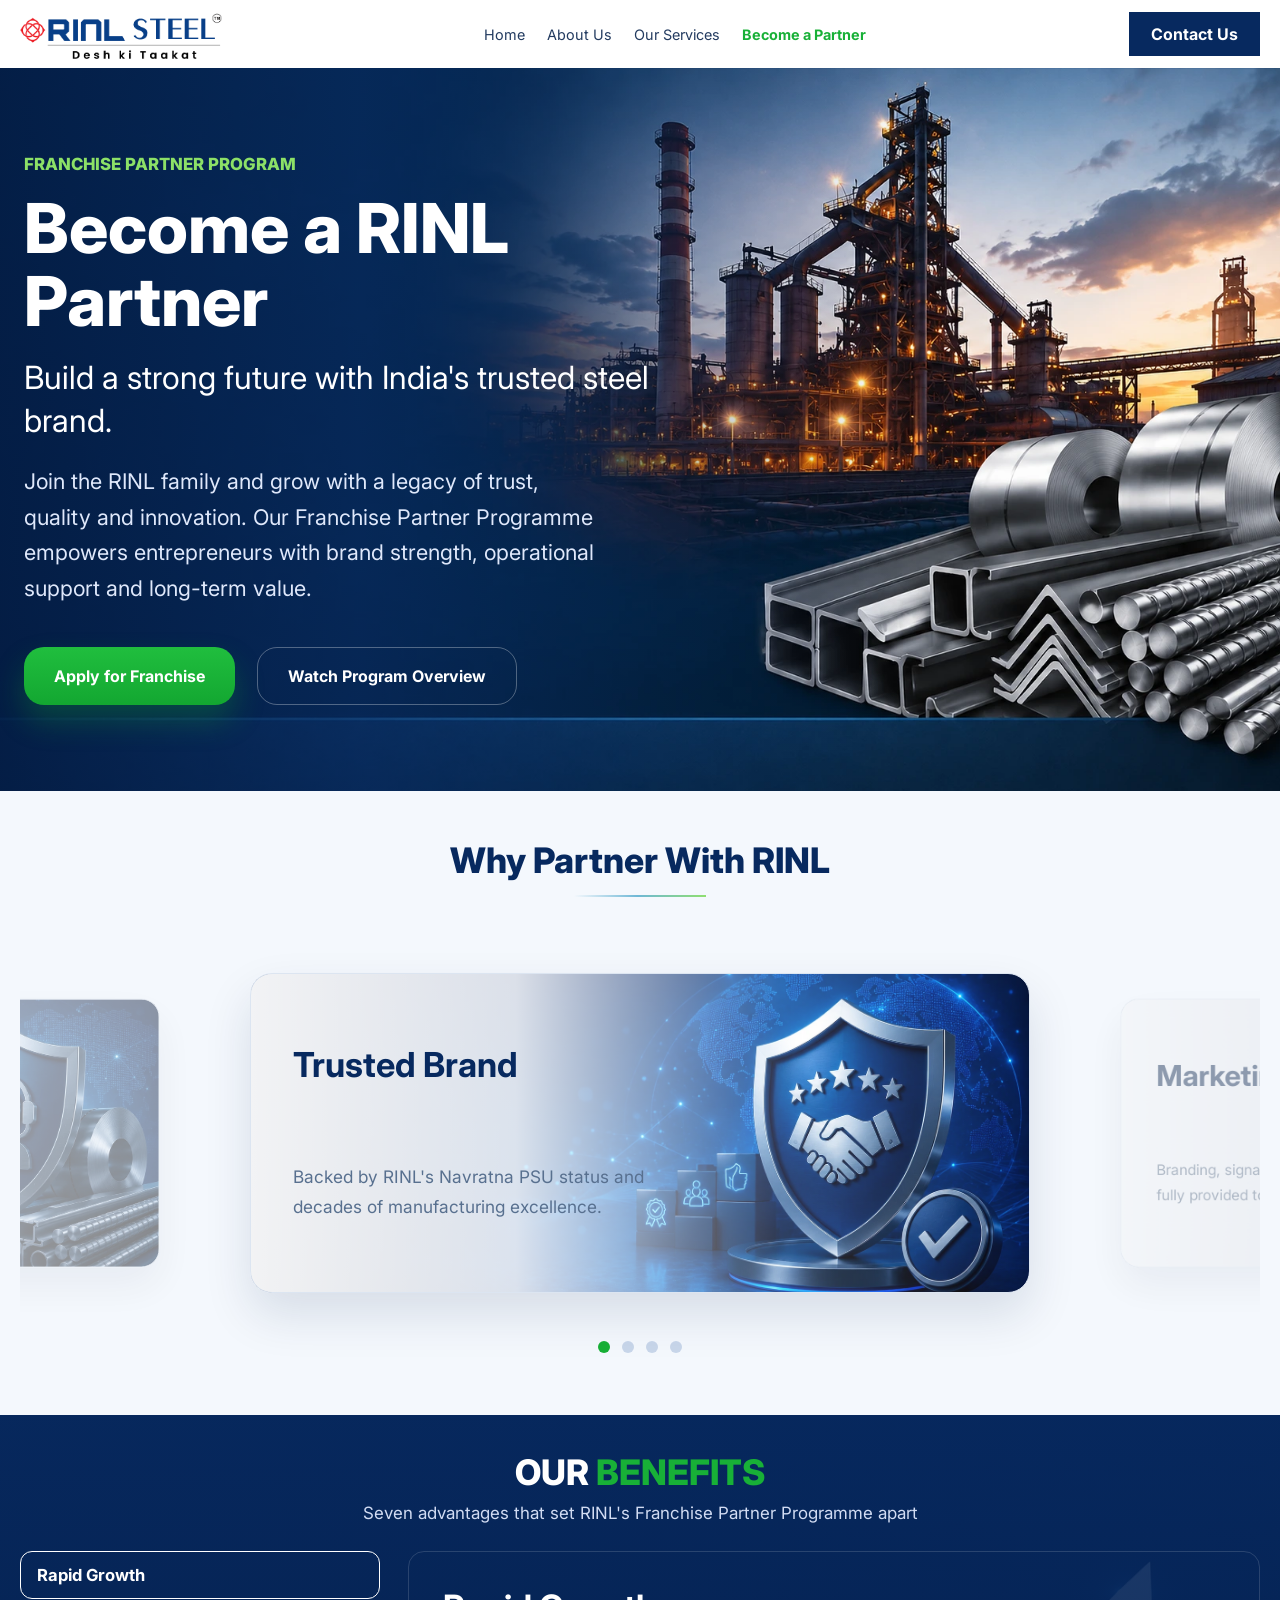
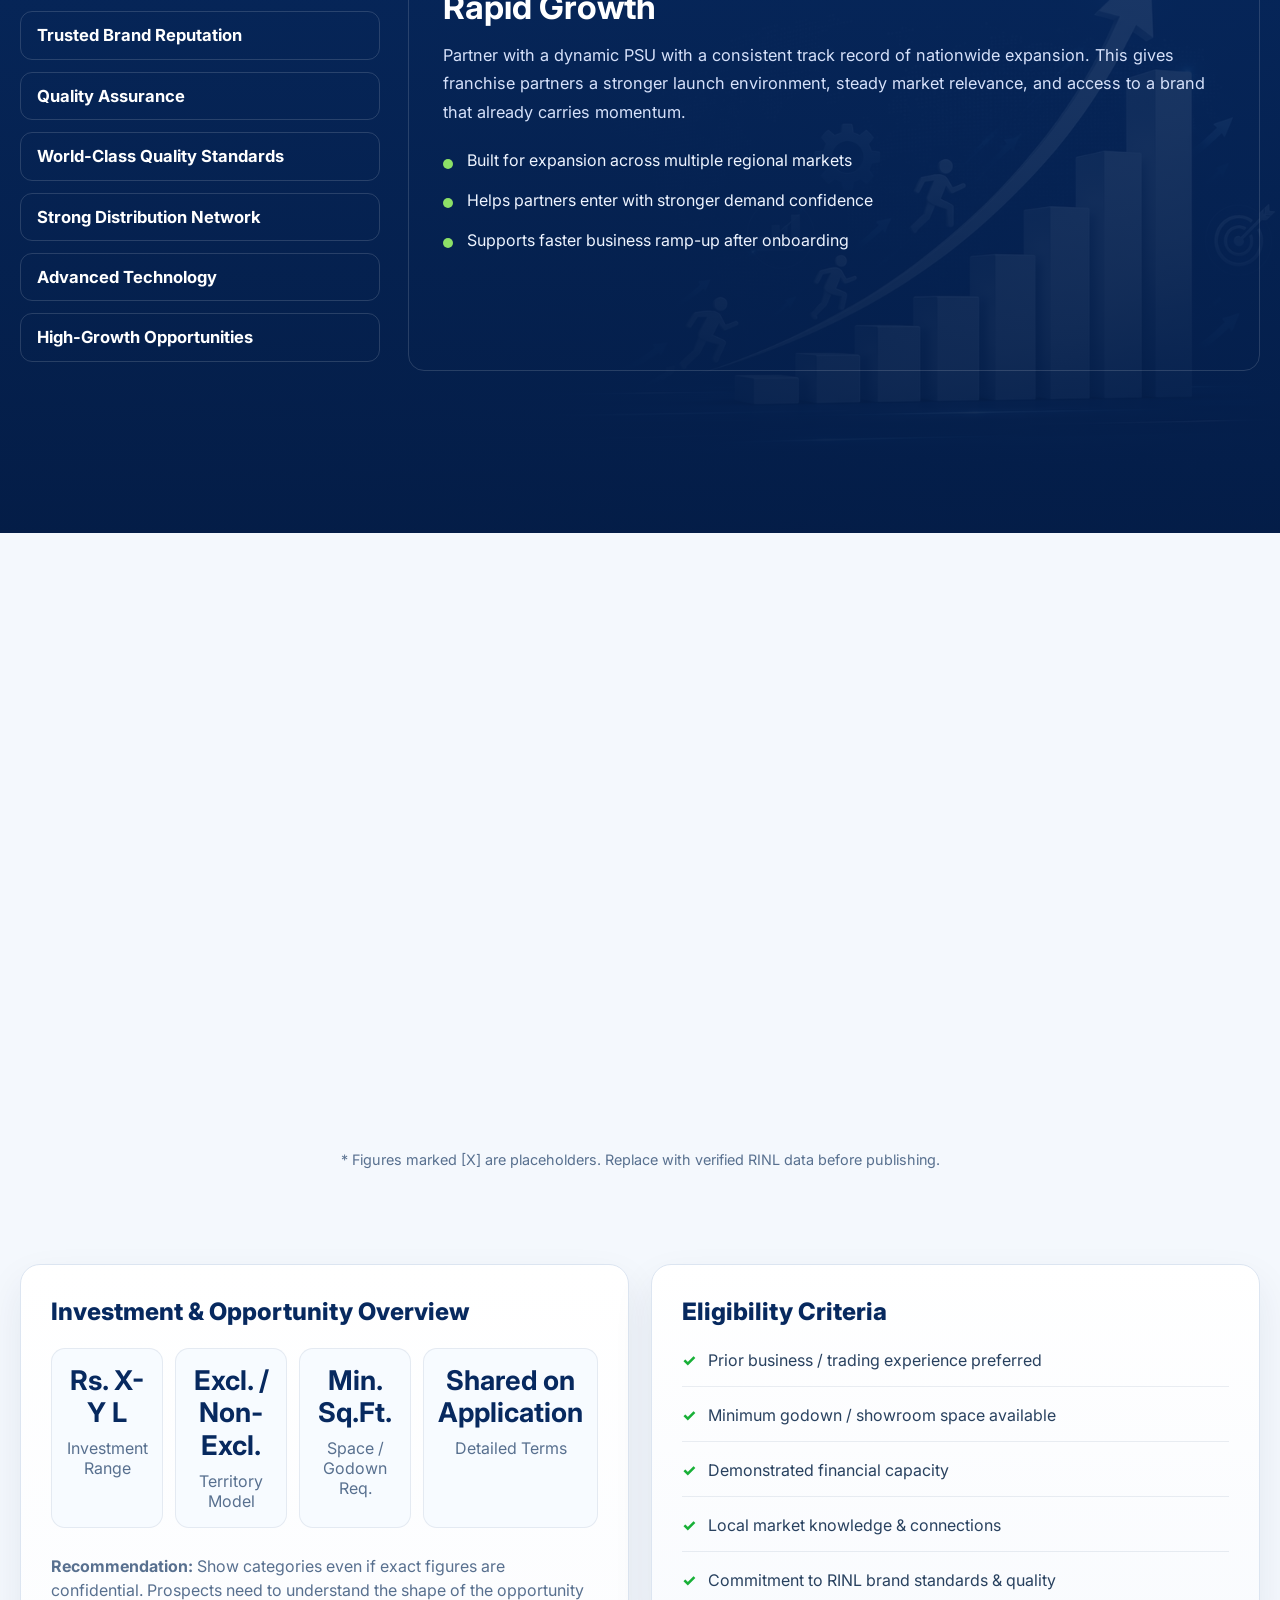
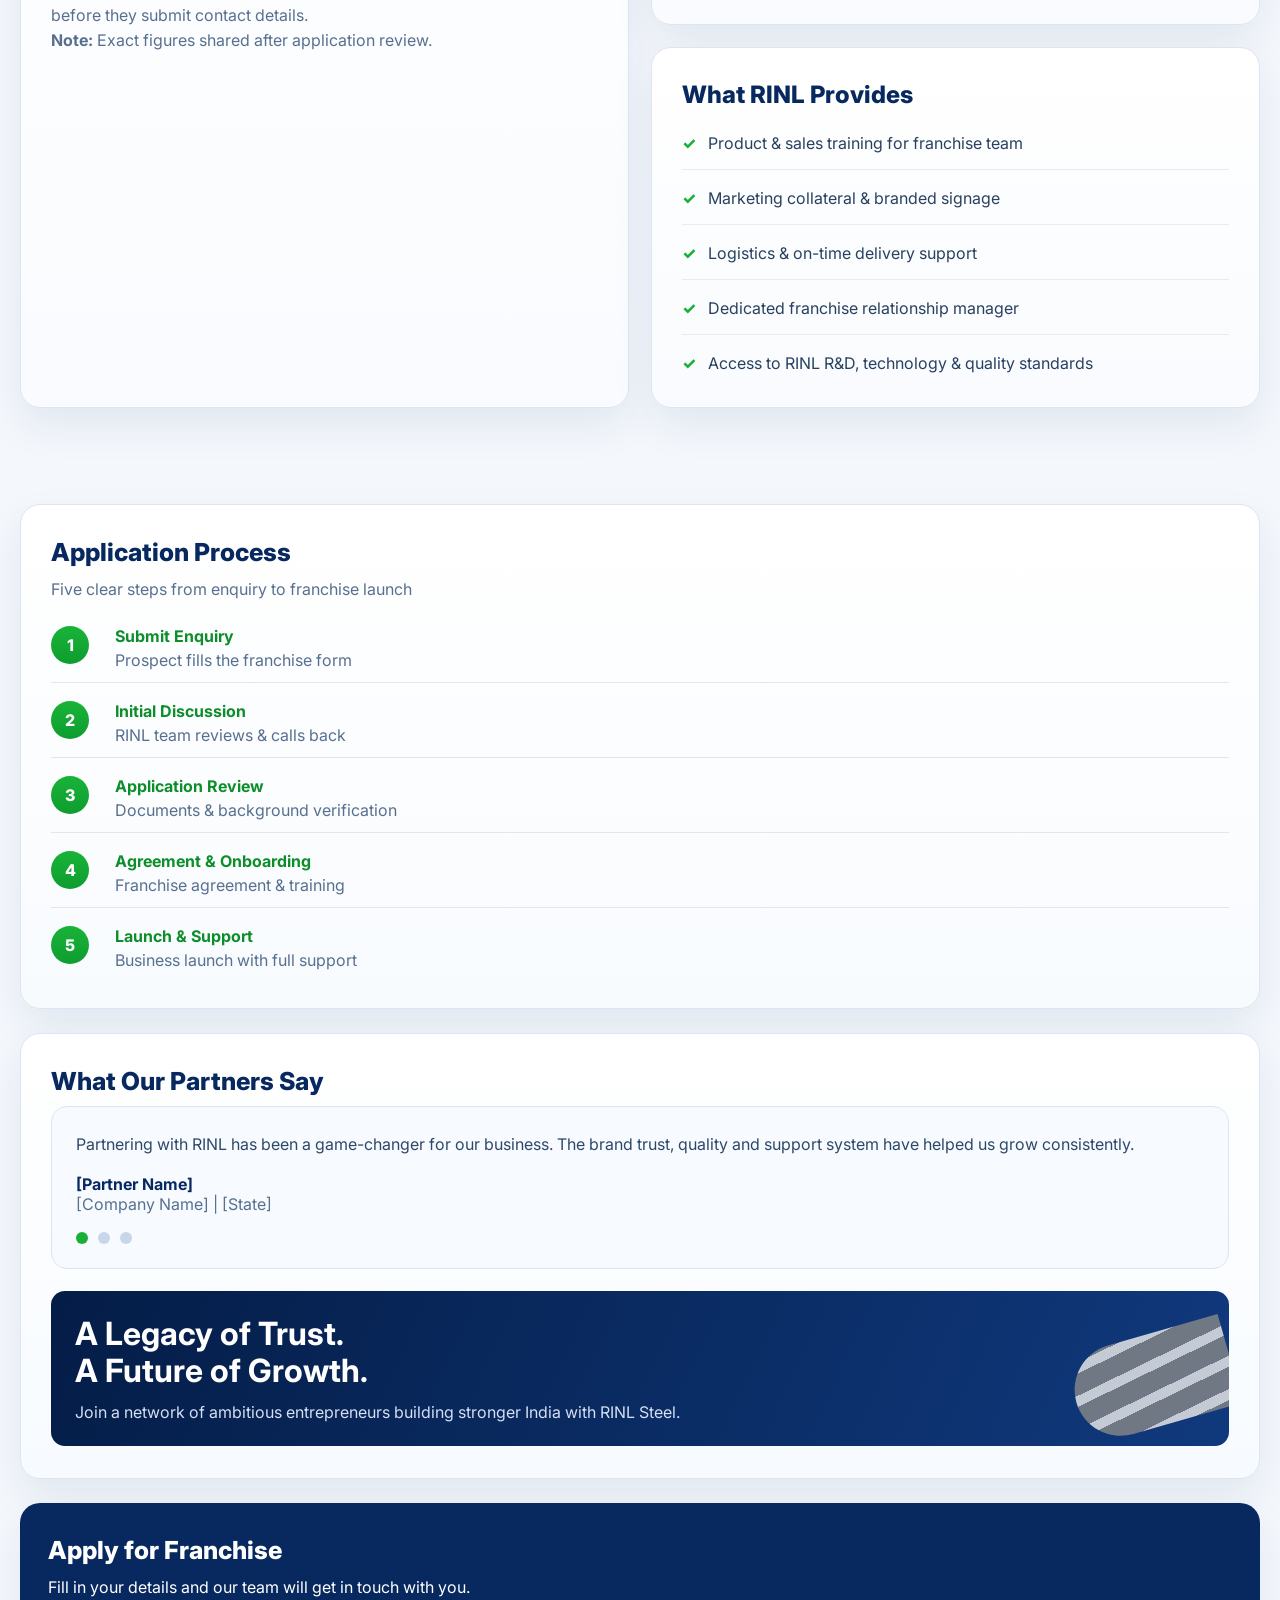
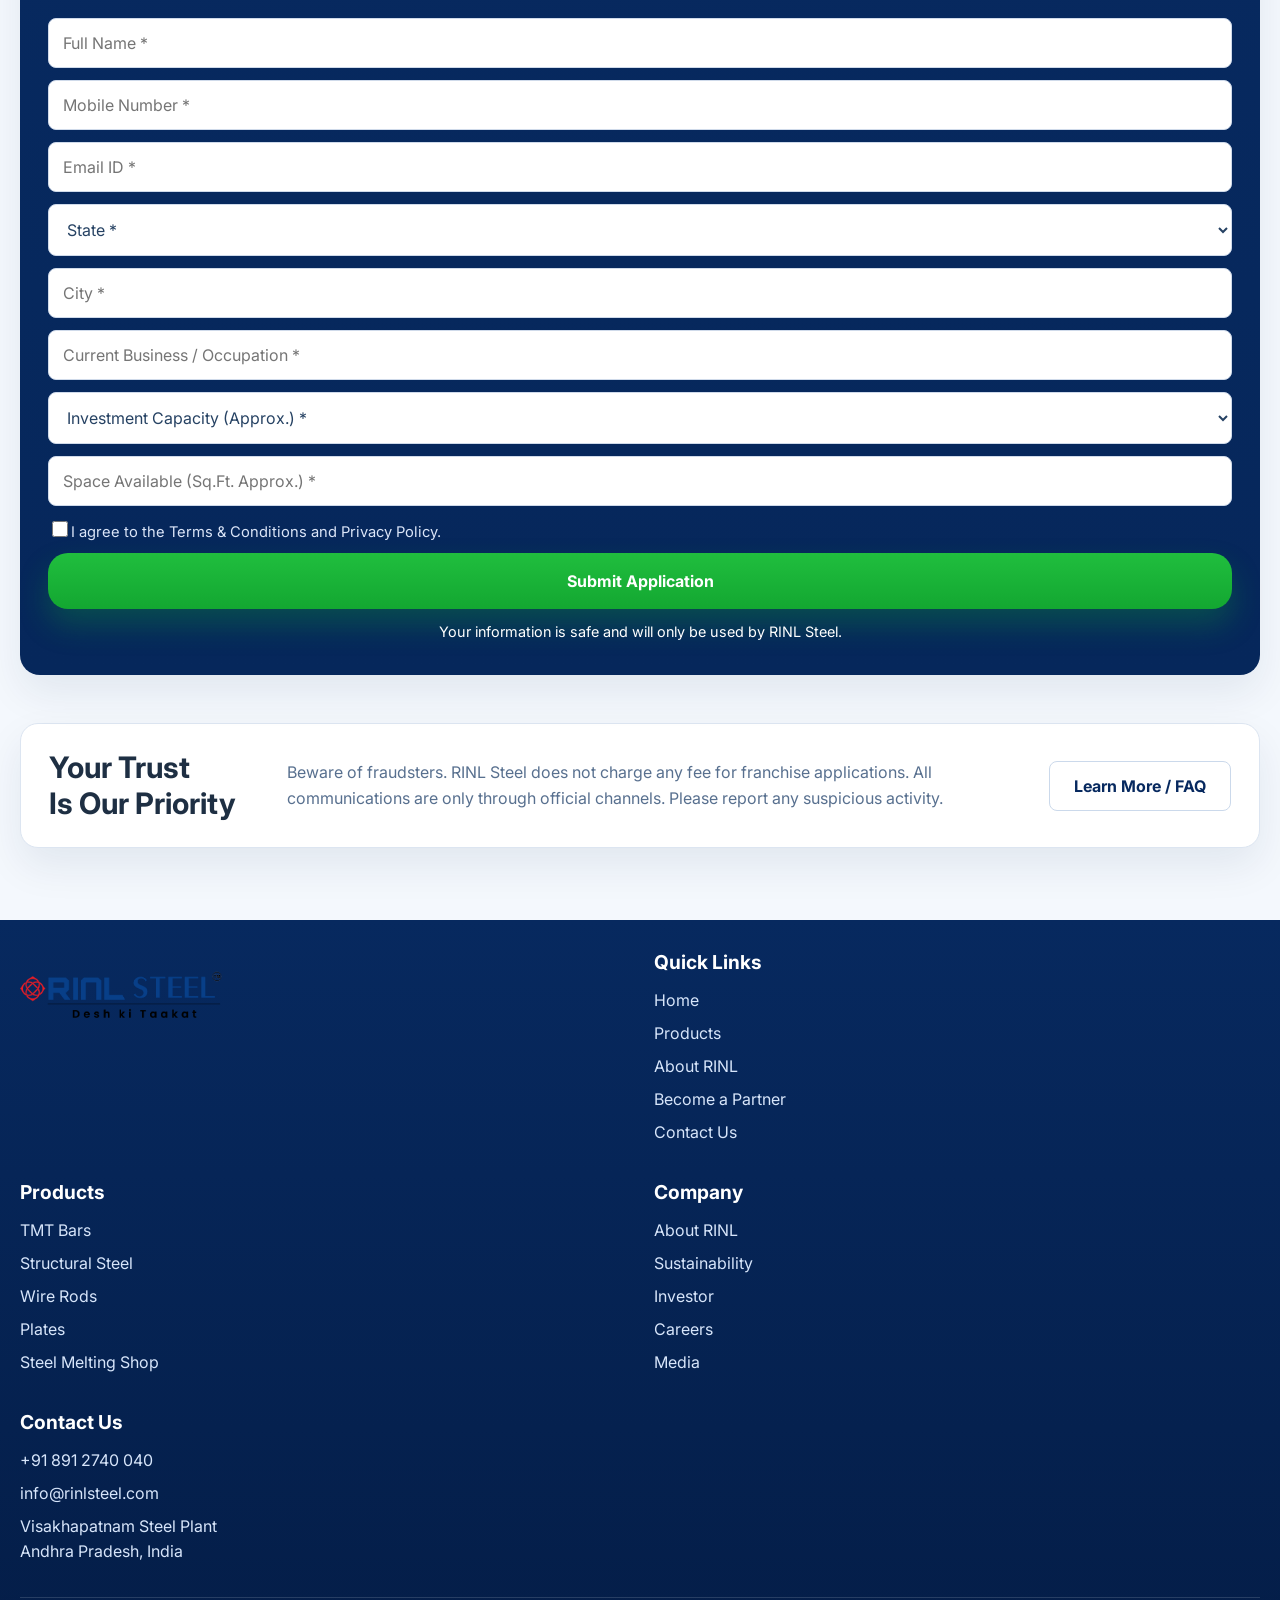
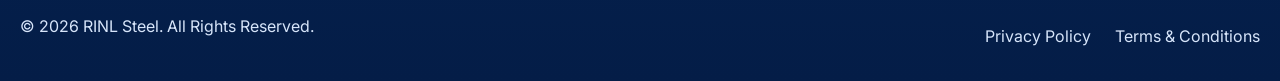
==== commit d8267945: "Remove footer description text" ====
--- a/index.html
+++ b/index.html
@@ -405,7 +405,6 @@
         <a class="brand footer-brand" href="https://rinlsteel.com/">
           <img class="brand-logo brand-logo-footer" src="RINL_STEEL%20Logo.webp" alt="RINL Steel" />
         </a>
-        <p>RINL Steel - a Navratna PSU under the Ministry of Steel, Government of India.</p>
       </div>
       <div>
         <h3>Quick Links</h3>
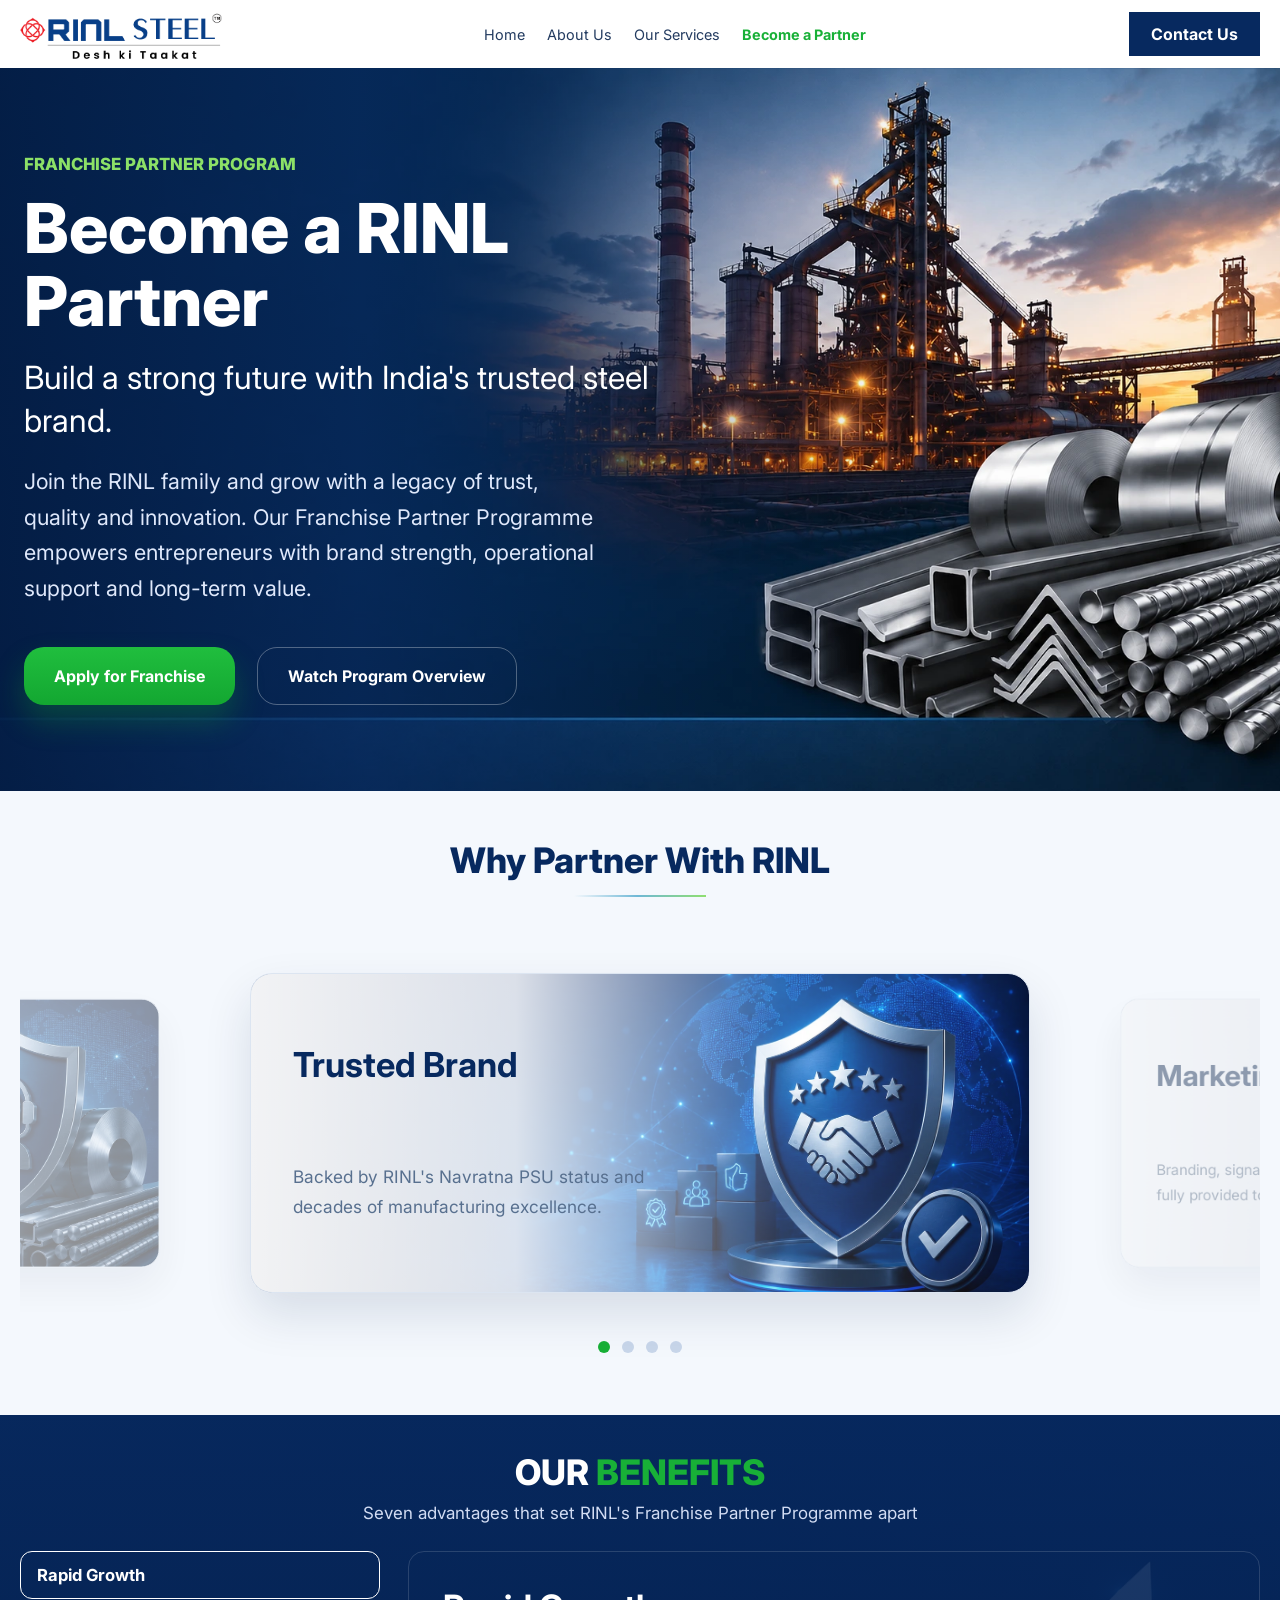
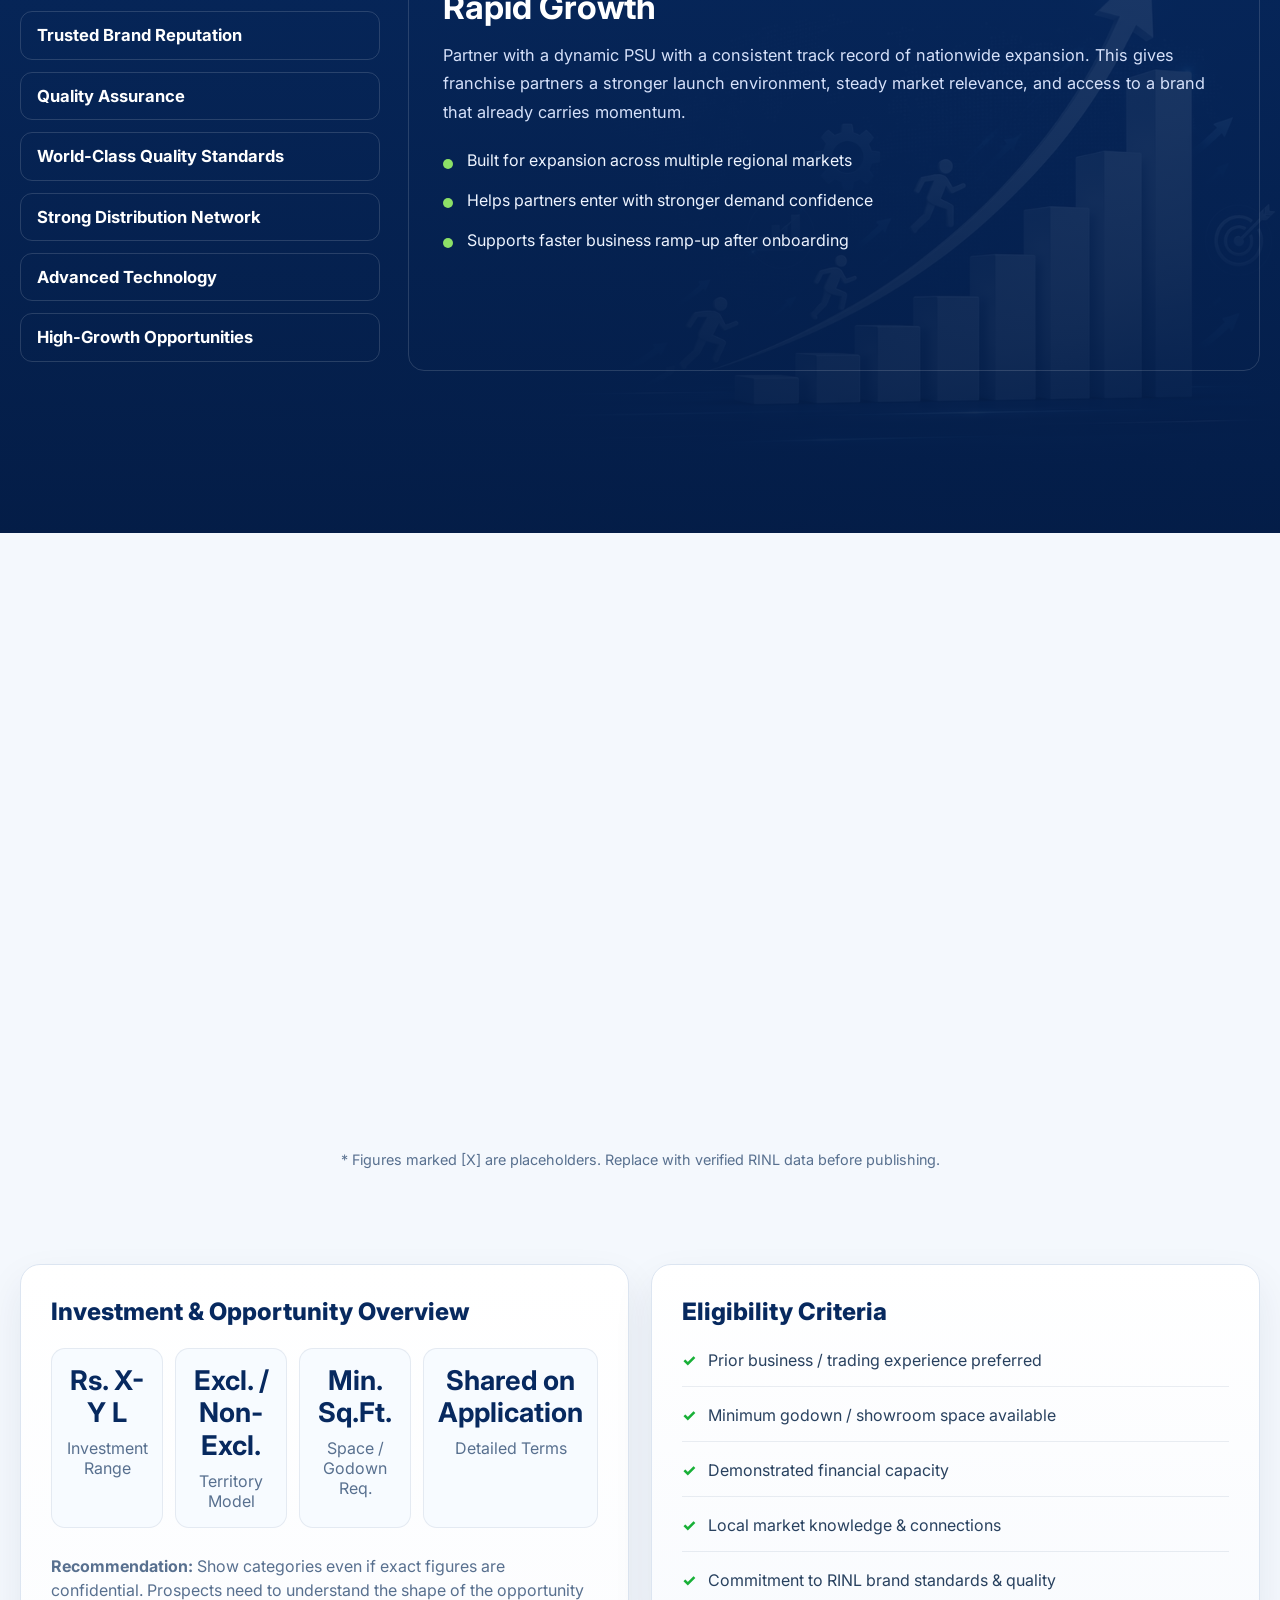
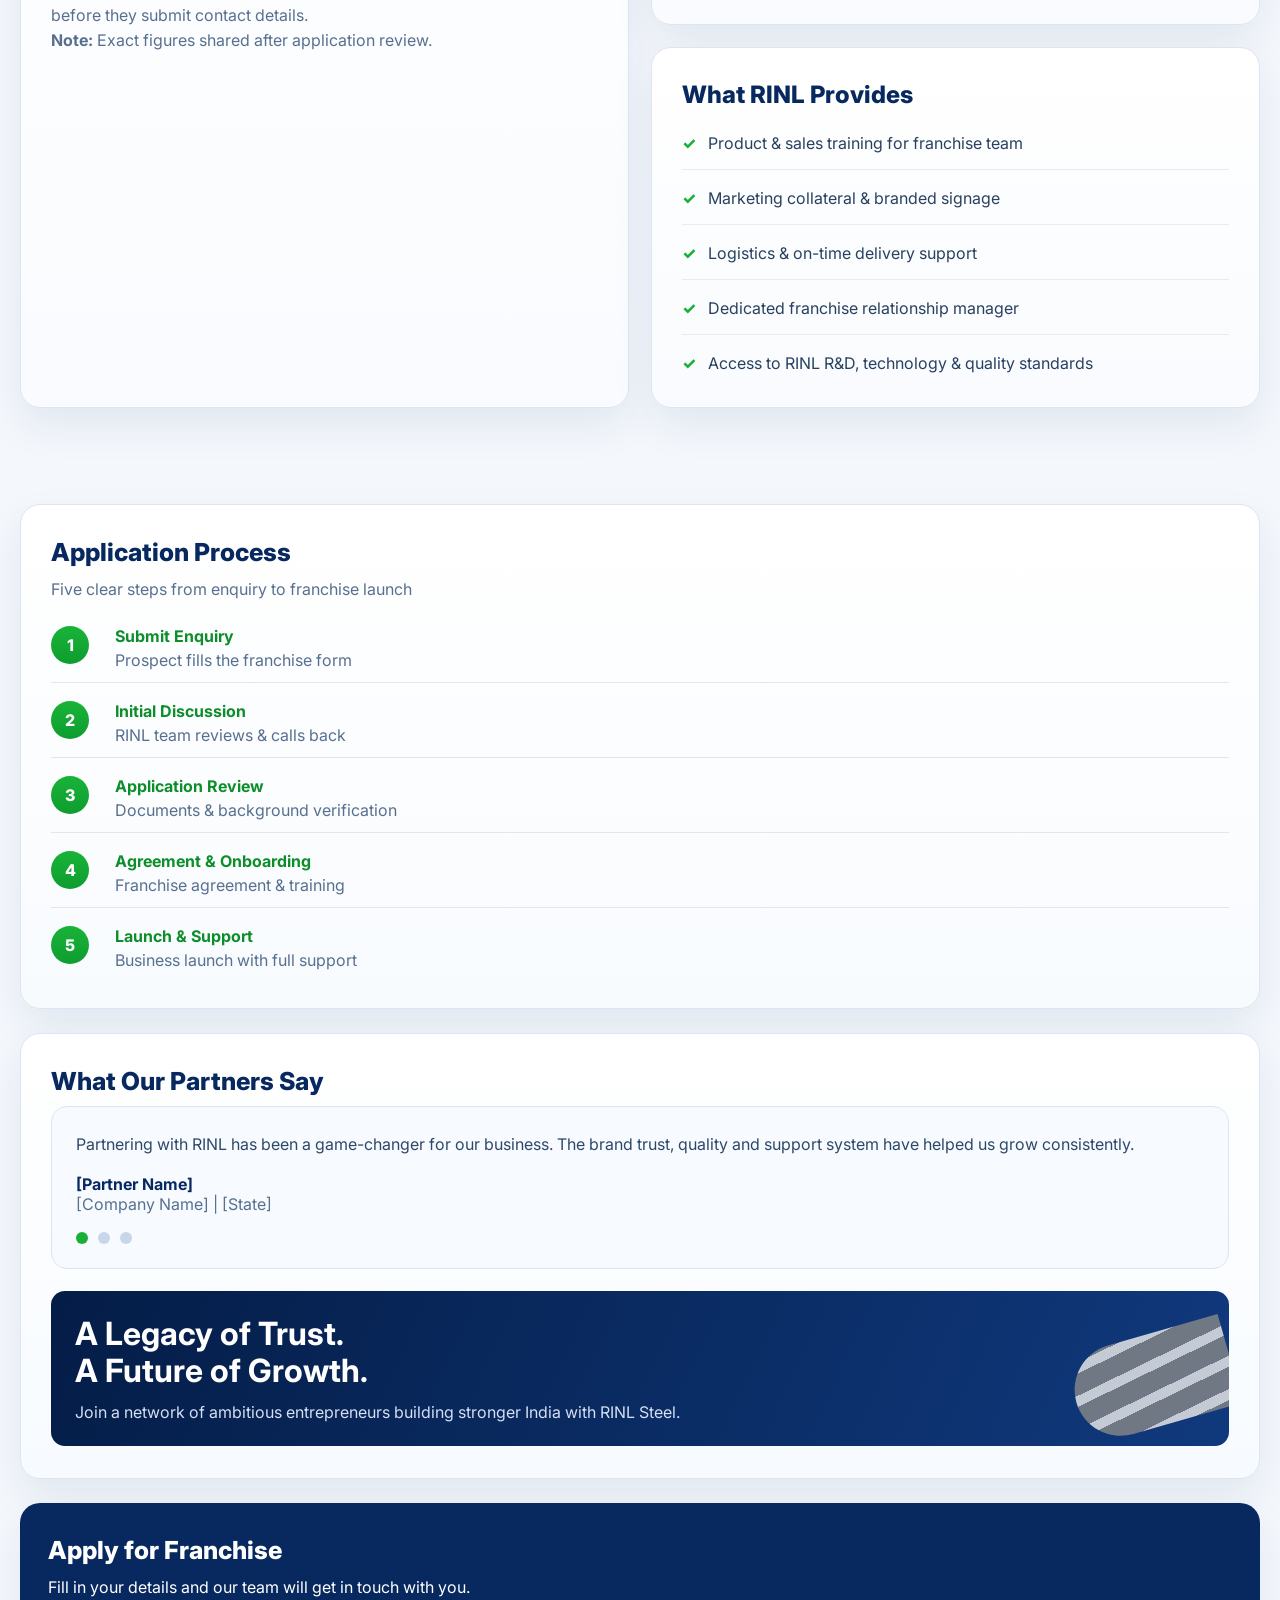
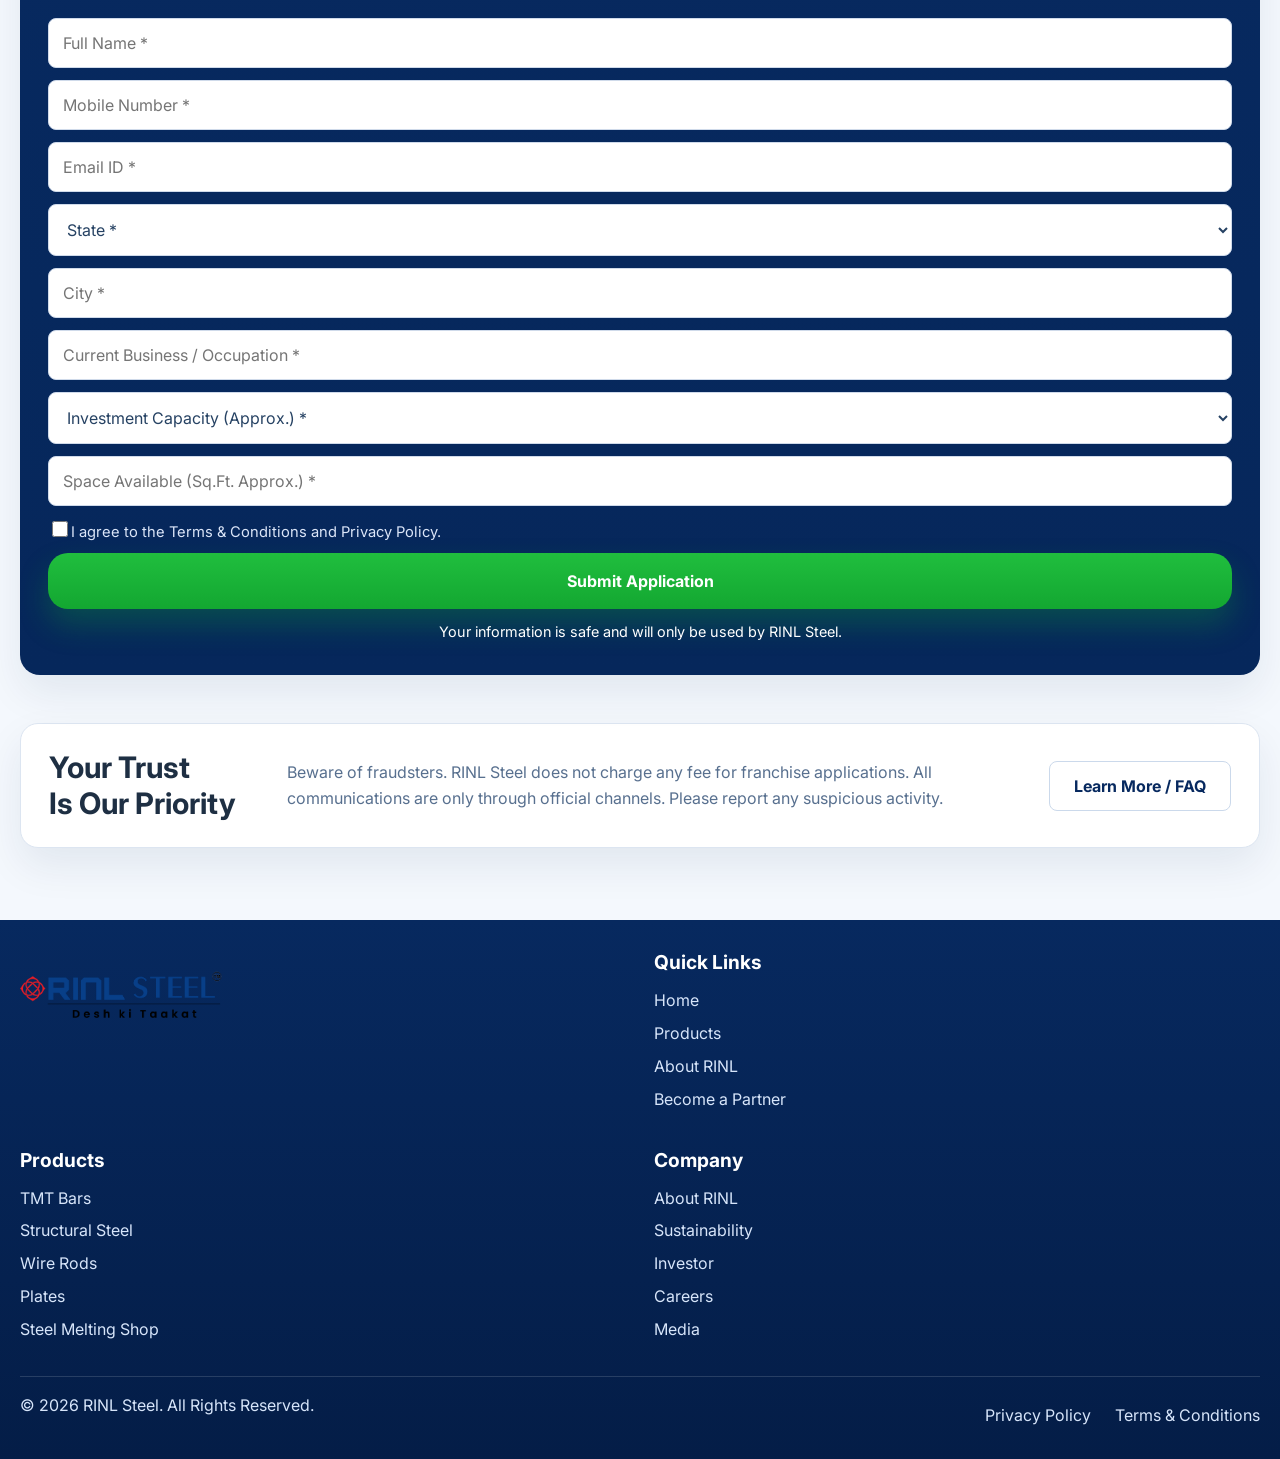
==== commit c20c9d86: "Remove external site links and footer contact block" ====
--- a/index.html
+++ b/index.html
@@ -16,16 +16,16 @@
 <body>
   <header class="site-header" data-header>
     <div class="container header-inner">
-      <a class="brand" href="https://rinlsteel.com/" aria-label="RINL Steel home">
+      <a class="brand" href="#top" aria-label="RINL Steel home">
         <img class="brand-logo" src="RINL_STEEL%20Logo.webp" alt="RINL Steel" />
       </a>
       <button class="nav-toggle" type="button" aria-label="Toggle menu" aria-expanded="false" data-nav-toggle>
         <span></span><span></span><span></span>
       </button>
       <nav class="main-nav" data-nav>
-        <a href="https://rinlsteel.com/">Home</a>
-        <a href="https://rinlsteel.com/about-us/">About Us</a>
-        <a href="https://rinlsteel.com/services/">Our Services</a>
+        <a href="#top">Home</a>
+        <a href="#overview">About Us</a>
+        <a href="#benefits">Our Services</a>
         <a href="#top" class="nav-highlight">Become a Partner</a>
       </nav>
       <a class="header-cta" href="#contact">Contact Us</a>
@@ -402,39 +402,32 @@
   <footer class="site-footer">
     <div class="container footer-grid">
       <div>
-        <a class="brand footer-brand" href="https://rinlsteel.com/">
+        <a class="brand footer-brand" href="#top">
           <img class="brand-logo brand-logo-footer" src="RINL_STEEL%20Logo.webp" alt="RINL Steel" />
         </a>
       </div>
       <div>
         <h3>Quick Links</h3>
-        <a href="https://rinlsteel.com/">Home</a>
-        <a href="https://rinlsteel.com/services/">Products</a>
-        <a href="https://rinlsteel.com/about-us/">About RINL</a>
+        <a href="#top">Home</a>
+        <a href="#benefits">Products</a>
+        <a href="#overview">About RINL</a>
         <a href="#top">Become a Partner</a>
-        <a href="#contact">Contact Us</a>
       </div>
       <div>
         <h3>Products</h3>
-        <a href="https://rinlsteel.com/services/rinl-tmt/">TMT Bars</a>
-        <a href="https://rinlsteel.com/services/structural-steel/">Structural Steel</a>
-        <a href="https://rinlsteel.com/services/wire-rods/">Wire Rods</a>
-        <a href="https://rinlsteel.com/services/plates/">Plates</a>
-        <a href="https://rinlsteel.com/">Steel Melting Shop</a>
+        <a href="#benefits">TMT Bars</a>
+        <a href="#benefits">Structural Steel</a>
+        <a href="#benefits">Wire Rods</a>
+        <a href="#benefits">Plates</a>
+        <a href="#benefits">Steel Melting Shop</a>
       </div>
       <div>
         <h3>Company</h3>
-        <a href="https://rinlsteel.com/about-us/">About RINL</a>
-        <a href="https://rinlsteel.com/sustainability/">Sustainability</a>
-        <a href="https://rinlsteel.com/investor-relations/">Investor</a>
-        <a href="https://rinlsteel.com/careers/">Careers</a>
-        <a href="https://rinlsteel.com/media/">Media</a>
-      </div>
-      <div>
-        <h3>Contact Us</h3>
-        <a href="tel:+918912740040">+91 891 2740 040</a>
-        <a href="mailto:info@rinlsteel.com">info@rinlsteel.com</a>
-        <p>Visakhapatnam Steel Plant<br>Andhra Pradesh, India</p>
+        <a href="#overview">About RINL</a>
+        <a href="#benefits">Sustainability</a>
+        <a href="#edge">Investor</a>
+        <a href="#process">Careers</a>
+        <a href="#testimonials">Media</a>
       </div>
     </div>
     <div class="container footer-bottom">
--- a/styles.css
+++ b/styles.css
@@ -1168,7 +1168,7 @@
 
 .footer-grid{
   display:grid;
-  grid-template-columns:1.5fr 1fr 1fr 1fr 1.1fr;
+  grid-template-columns:1.5fr 1fr 1fr 1fr;
   gap:28px;
 }
 
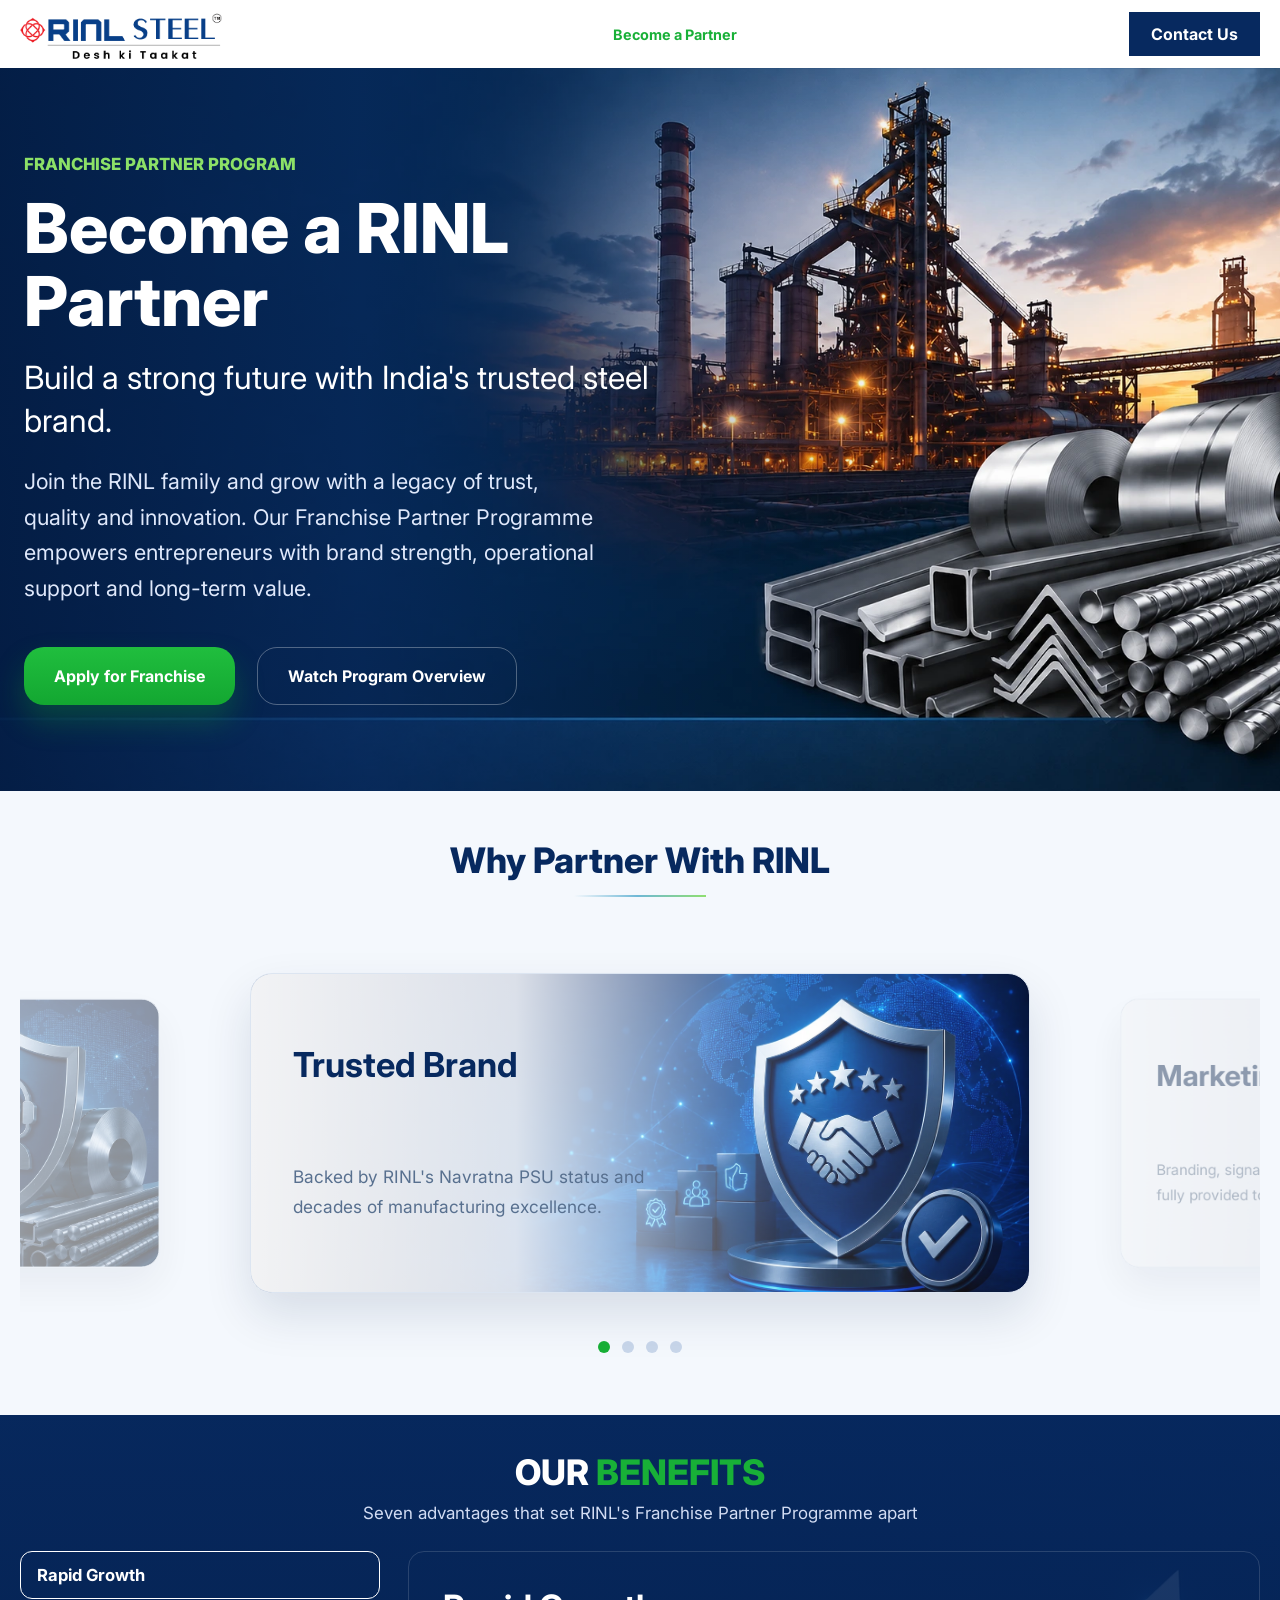
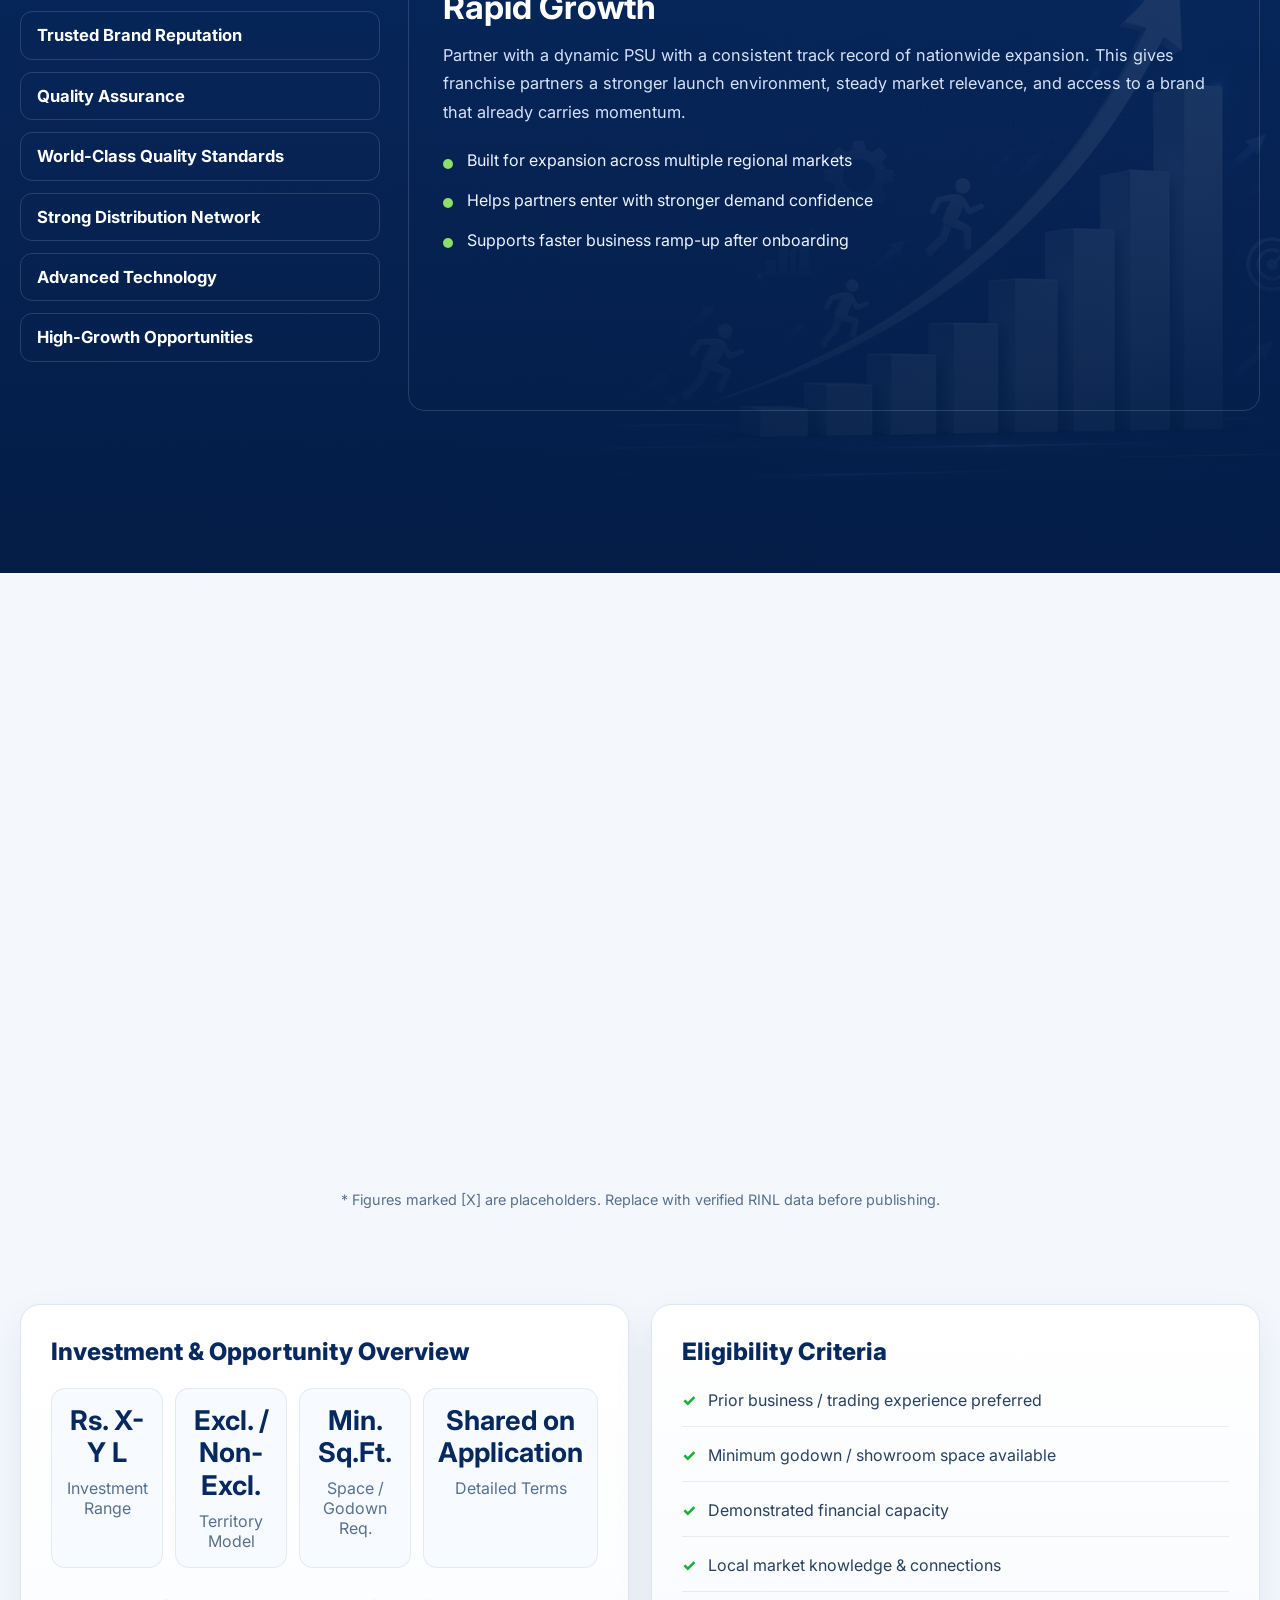
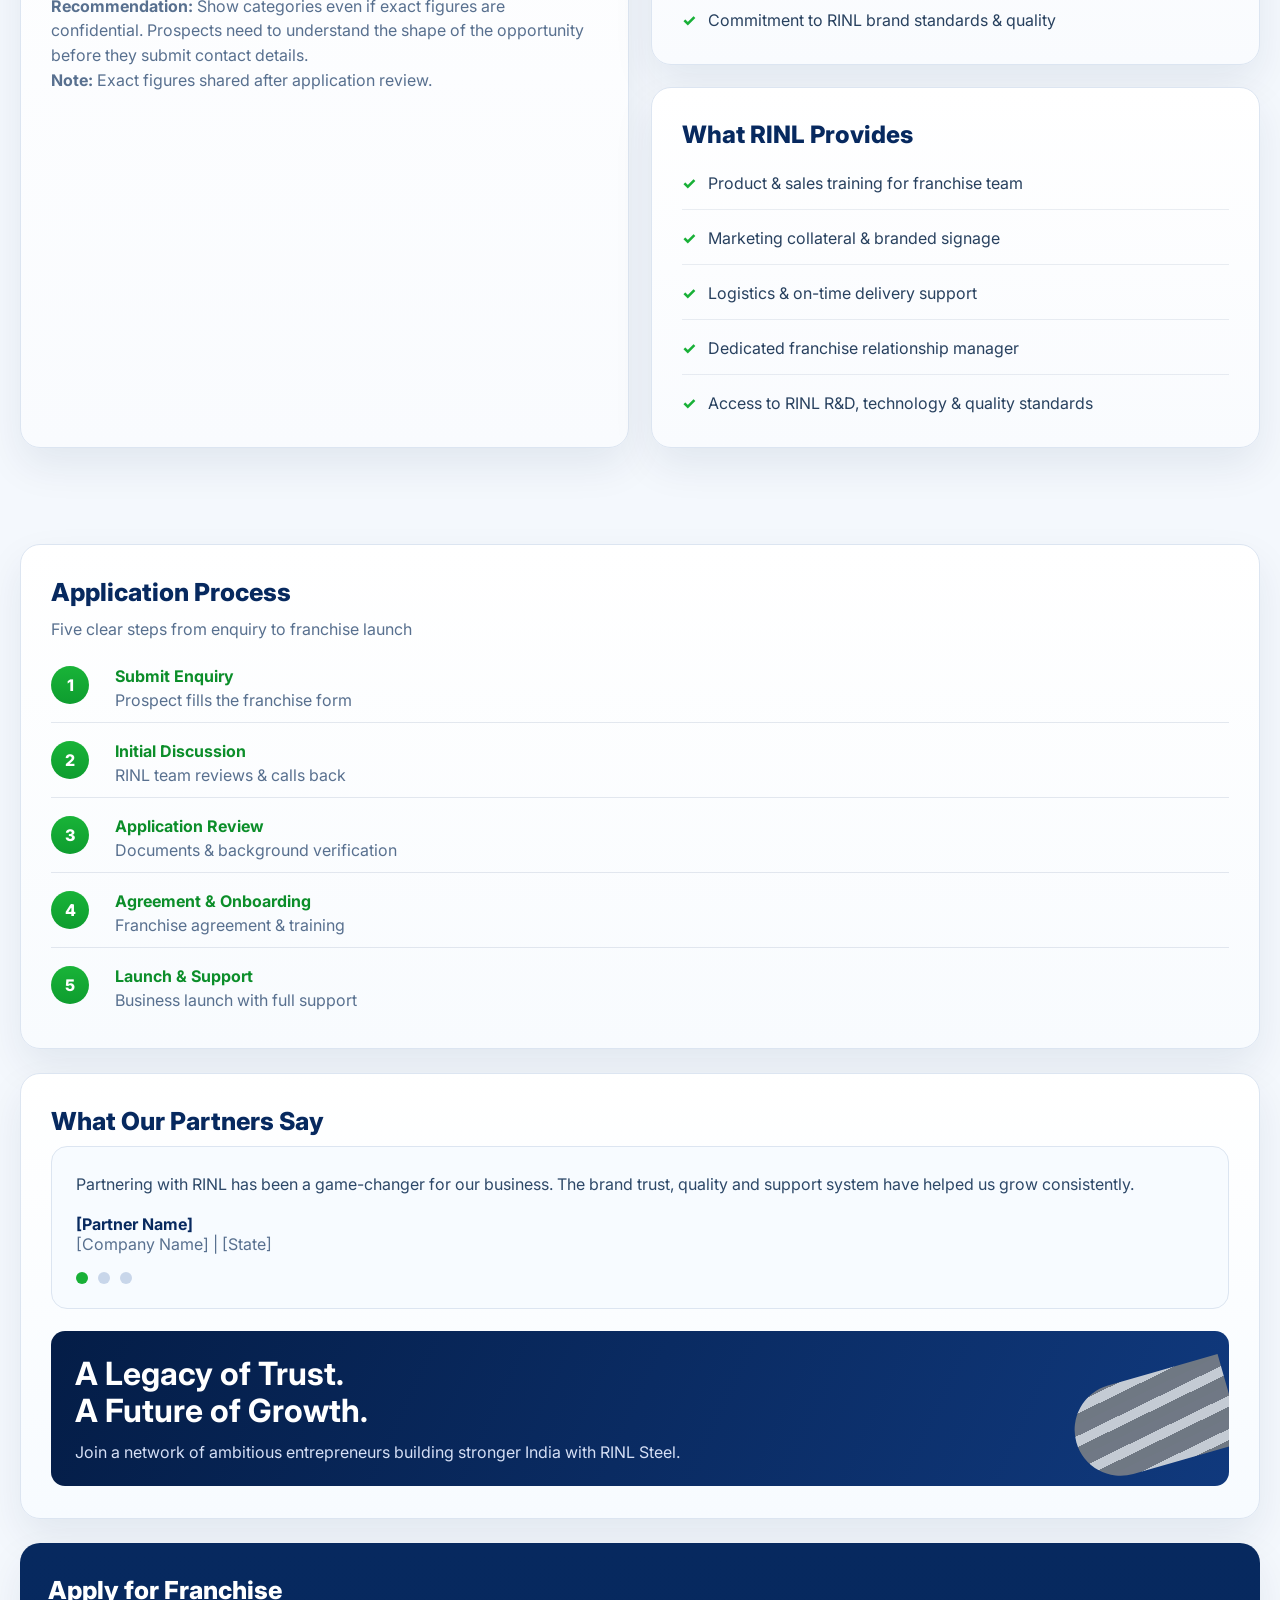
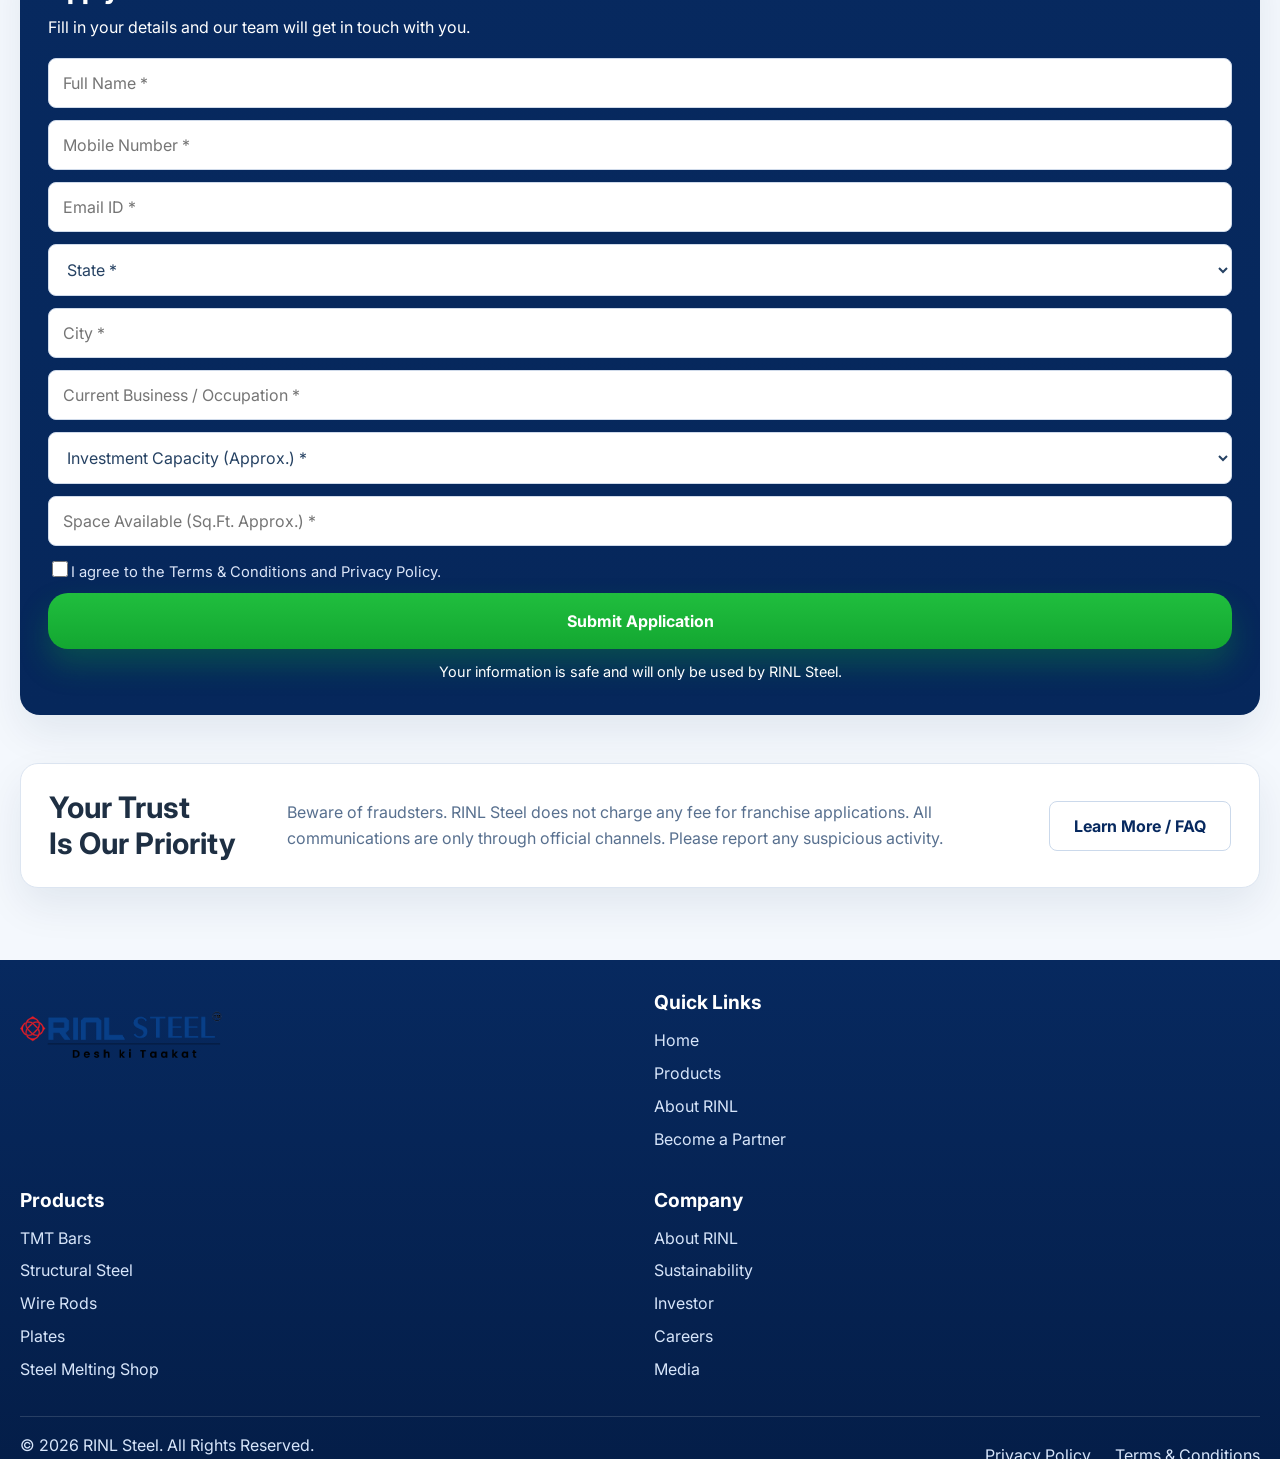
==== commit c313d696: "Simplify header navigation" ====
--- a/index.html
+++ b/index.html
@@ -23,9 +23,6 @@
         <span></span><span></span><span></span>
       </button>
       <nav class="main-nav" data-nav>
-        <a href="#top">Home</a>
-        <a href="#overview">About Us</a>
-        <a href="#benefits">Our Services</a>
         <a href="#top" class="nav-highlight">Become a Partner</a>
       </nav>
       <a class="header-cta" href="#contact">Contact Us</a>
--- a/styles.css
+++ b/styles.css
@@ -40,7 +40,7 @@
   grid-template-columns:auto auto auto;
   align-items:center;
   justify-content:space-between;
-  gap:18px;
+  gap:12px;
   min-height:68px;
 }
 
@@ -65,7 +65,7 @@
   display:flex;
   justify-content:flex-end;
   align-items:center;
-  gap:22px;
+  gap:12px;
   font-size:.96rem;
   color:#233b60;
 }
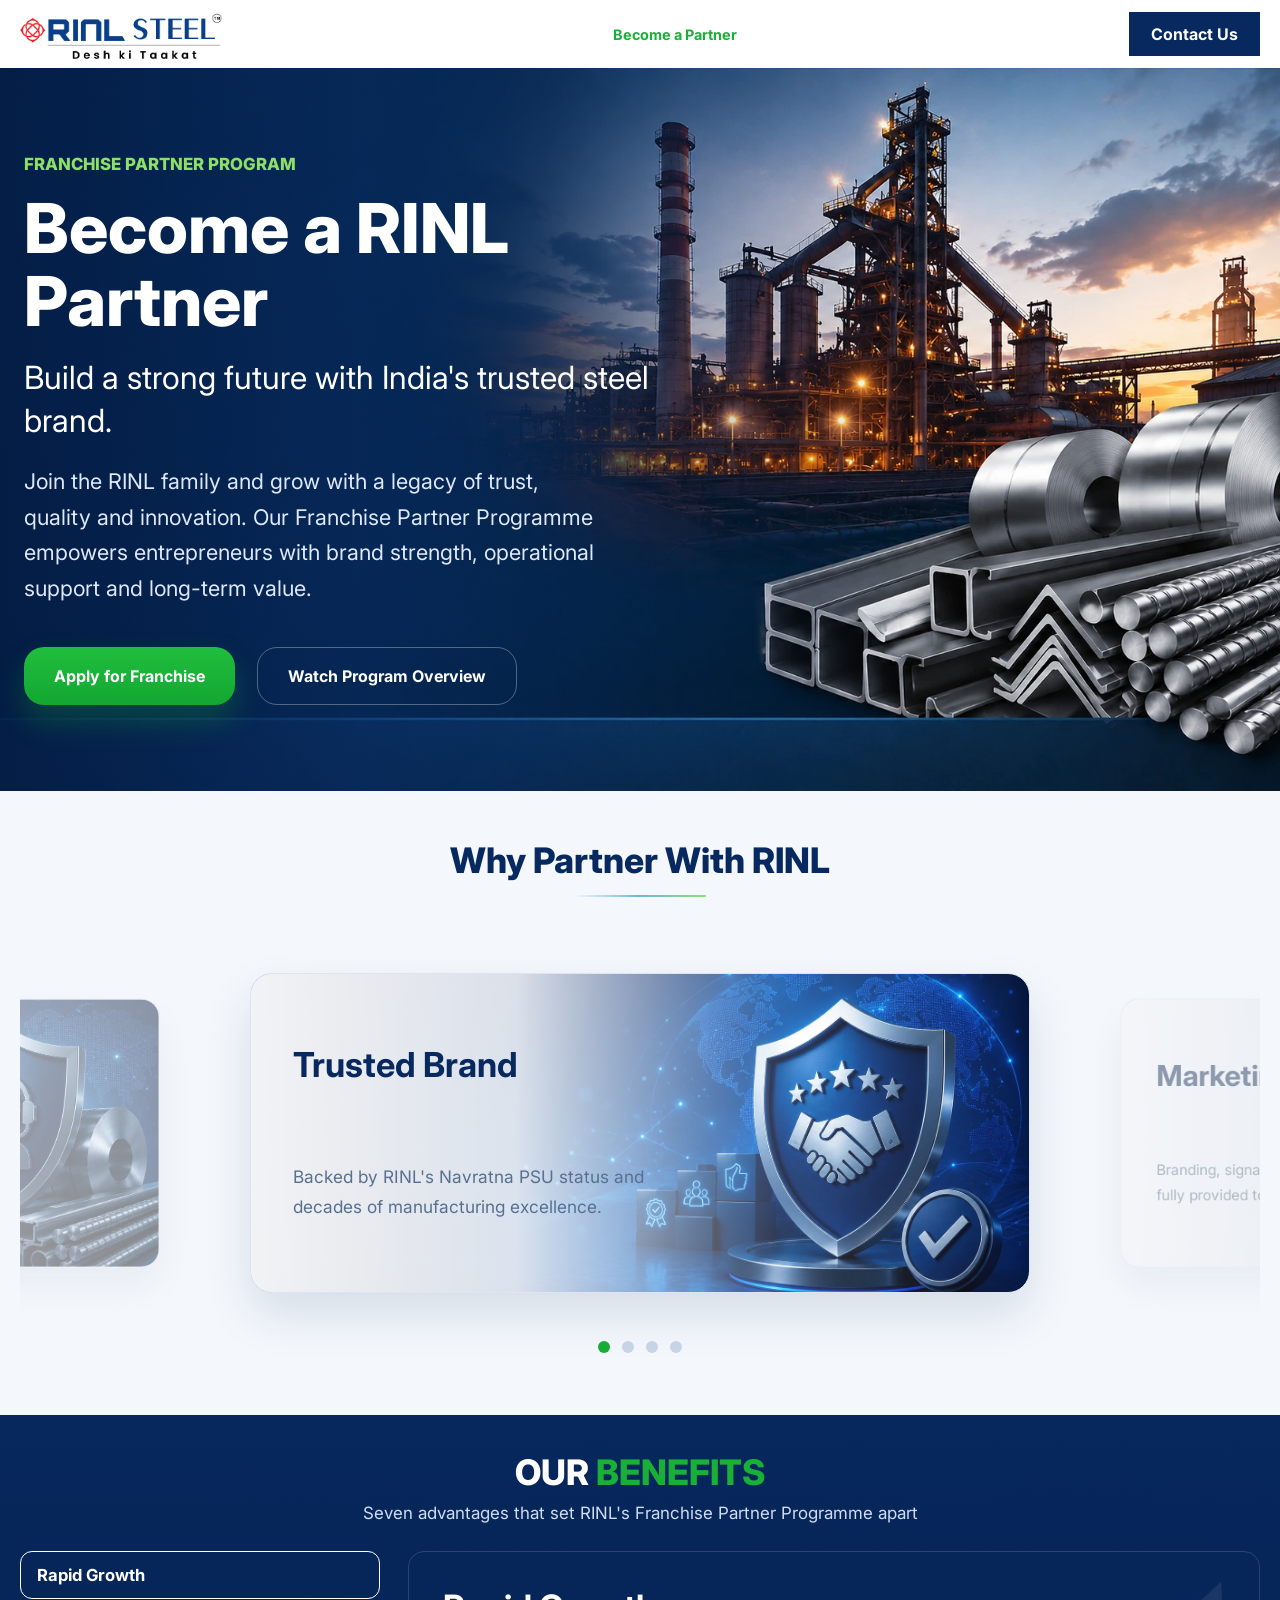
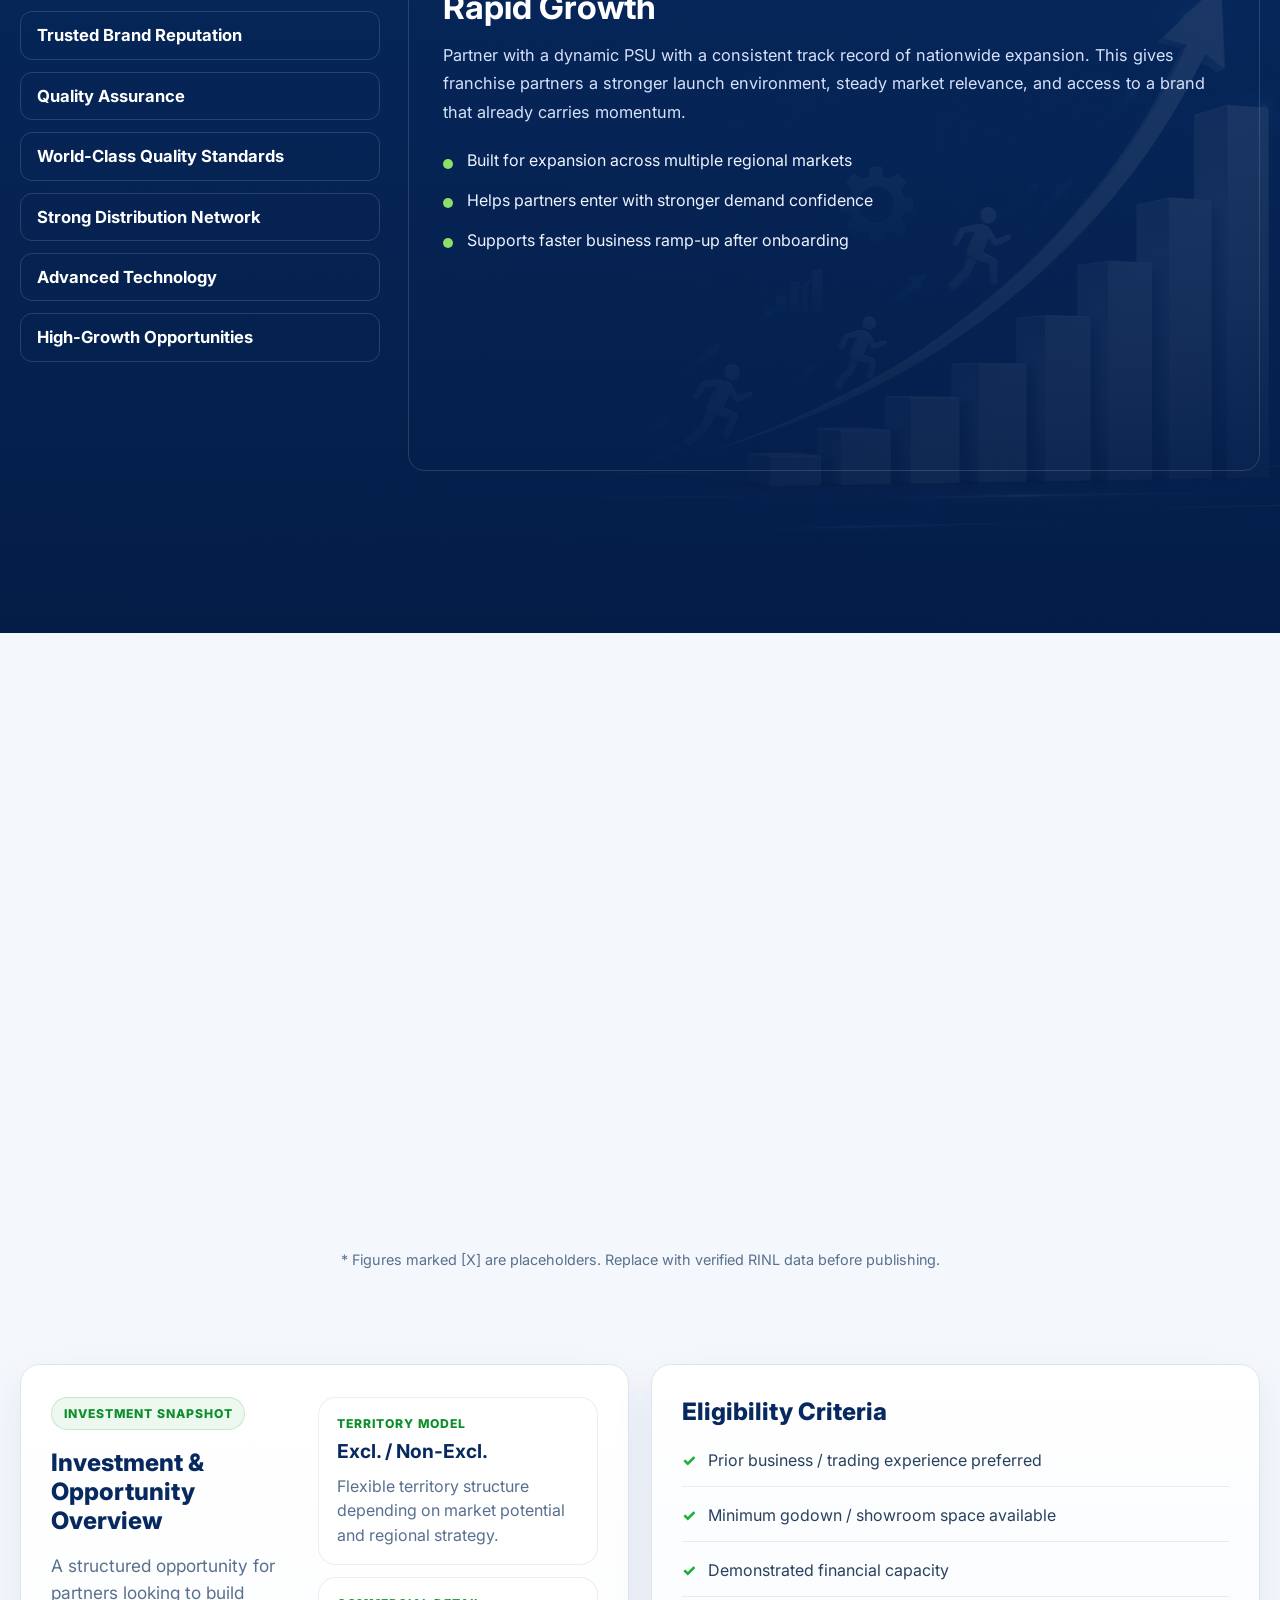
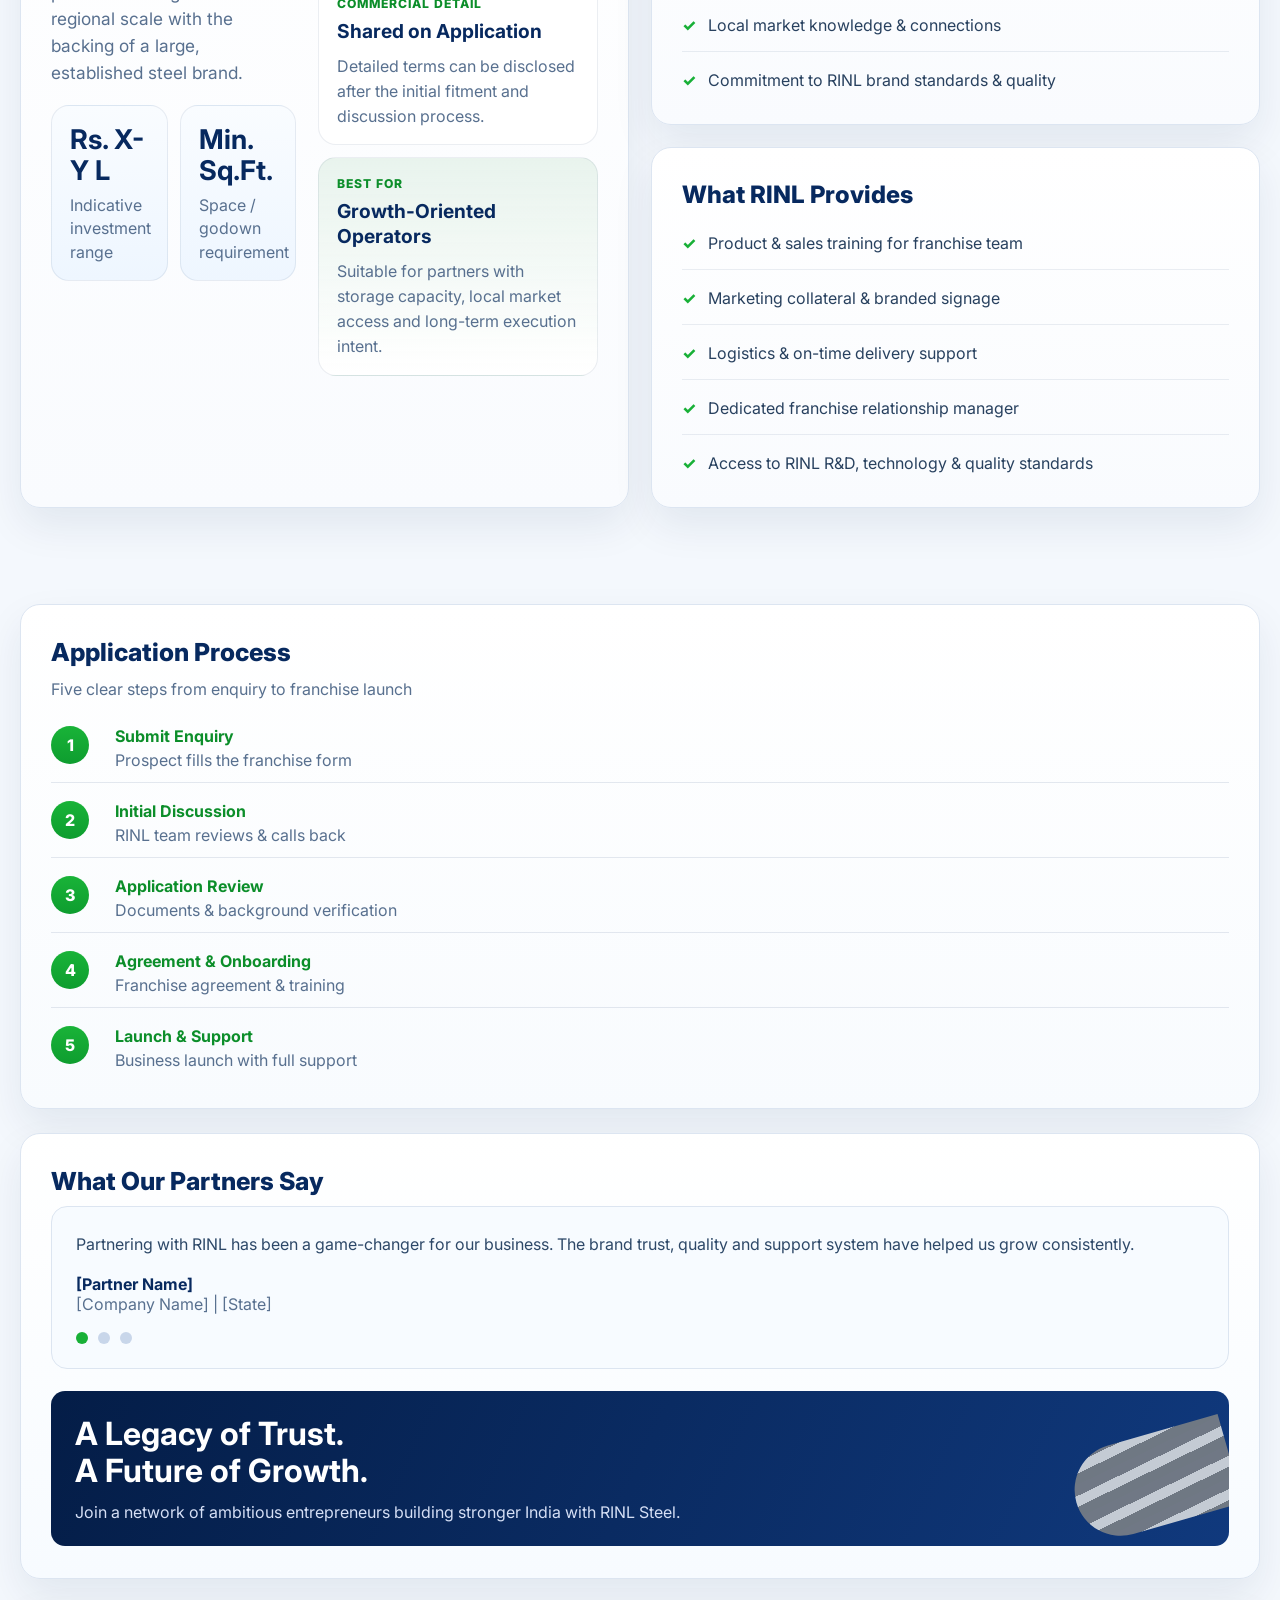
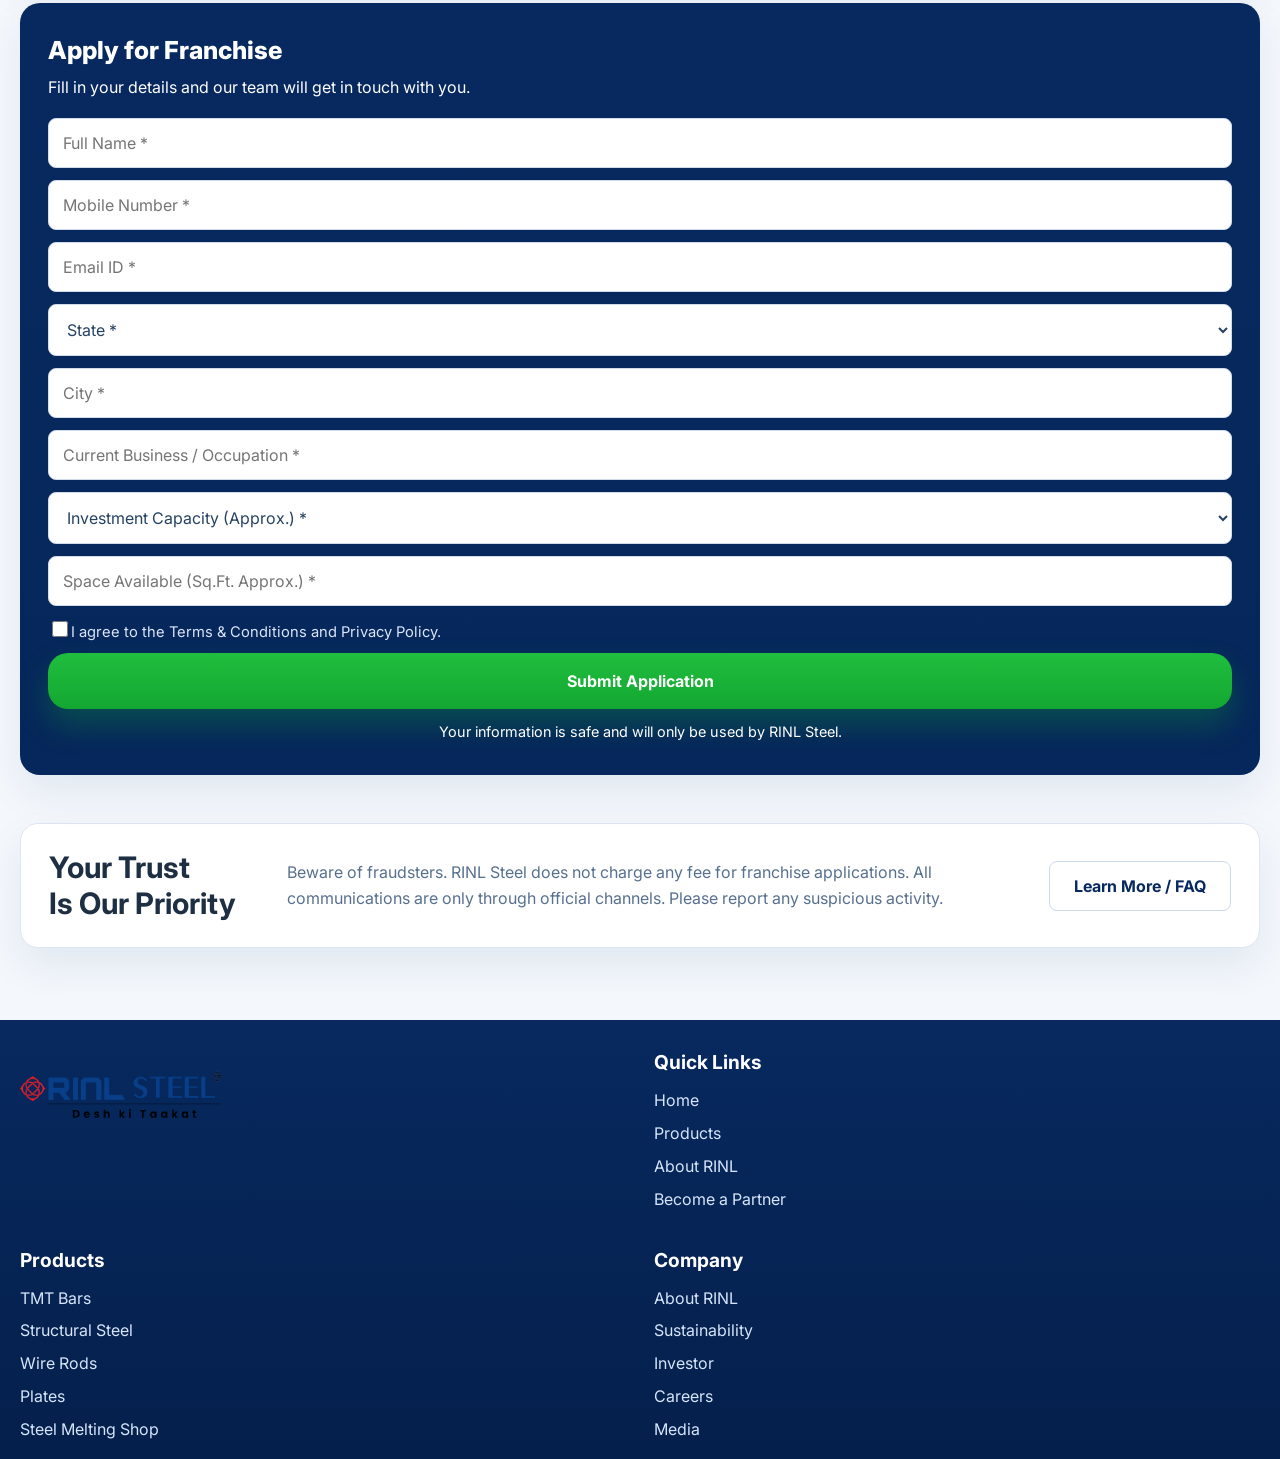
==== commit a7508bef: "Refine mobile sections and investment overview" ====
--- a/index.html
+++ b/index.html
@@ -268,6 +268,56 @@
             </button>
           </article>
         </div>
+        <div class="edge-mobile-grid">
+          <div class="edge-mobile-row reveal">
+            <article class="edge-mobile-card edge-mobile-card-left">
+              <span class="edge-mobile-value">1982</span>
+              <span class="edge-mobile-label">Established</span>
+              <p>One of India's premier PSU steel enterprises.</p>
+            </article>
+            <article class="edge-mobile-card edge-mobile-card-right">
+              <span class="edge-mobile-value">7.3 MT+</span>
+              <span class="edge-mobile-label">Annual Capacity</span>
+              <p>Large-scale steel production capacity at plant.</p>
+            </article>
+          </div>
+          <div class="edge-mobile-row reveal">
+            <article class="edge-mobile-card edge-mobile-card-left">
+              <span class="edge-mobile-value">[X]+</span>
+              <span class="edge-mobile-label">Franchise Partners</span>
+              <p>Authorised partner network across India.</p>
+            </article>
+            <article class="edge-mobile-card edge-mobile-card-right">
+              <span class="edge-mobile-value">IS 1786</span>
+              <span class="edge-mobile-label">Certified TMT</span>
+              <p>Rigorous quality certification benchmark.</p>
+            </article>
+          </div>
+          <div class="edge-mobile-row reveal">
+            <article class="edge-mobile-card edge-mobile-card-left">
+              <span class="edge-mobile-value">24-48 Hr</span>
+              <span class="edge-mobile-label">Delivery</span>
+              <p>Fast dispatch to franchise partner locations.</p>
+            </article>
+            <article class="edge-mobile-card edge-mobile-card-right">
+              <span class="edge-mobile-value">[X]K+</span>
+              <span class="edge-mobile-label">Employees</span>
+              <p>Workforce dedicated to operations and support.</p>
+            </article>
+          </div>
+          <div class="edge-mobile-row reveal">
+            <article class="edge-mobile-card edge-mobile-card-left">
+              <span class="edge-mobile-value">[X]+</span>
+              <span class="edge-mobile-label">States Covered</span>
+              <p>Pan-India distribution network presence.</p>
+            </article>
+            <article class="edge-mobile-card edge-mobile-card-right">
+              <span class="edge-mobile-value">[X] Lakh+</span>
+              <span class="edge-mobile-label">Consumers</span>
+              <p>End customers using RINL Vizag Steel TMT bars.</p>
+            </article>
+          </div>
+        </div>
         <p class="edge-note reveal">* Figures marked [X] are placeholders. Replace with verified RINL data before publishing.</p>
       </div>
     </section>
@@ -275,15 +325,40 @@
     <section class="section matrix-section">
       <div class="container matrix-grid">
         <article class="matrix-card reveal">
-          <h2>Investment &amp; Opportunity Overview</h2>
-          <div class="investment-row">
-            <div><strong>Rs. X-Y L</strong><span>Investment Range</span></div>
-            <div><strong>Excl. / Non-Excl.</strong><span>Territory Model</span></div>
-            <div><strong>Min. Sq.Ft.</strong><span>Space / Godown Req.</span></div>
-            <div><strong>Shared on Application</strong><span>Detailed Terms</span></div>
-          </div>
-          <p><b>Recommendation:</b> Show categories even if exact figures are confidential. Prospects need to understand the shape of the opportunity before they submit contact details.</p>
-          <p><b>Note:</b> Exact figures shared after application review.</p>
+          <div class="investment-overview">
+            <div class="investment-copy">
+              <span class="investment-kicker">Investment Snapshot</span>
+              <h2>Investment &amp; Opportunity Overview</h2>
+              <p class="investment-lead">A structured opportunity for partners looking to build regional scale with the backing of a large, established steel brand.</p>
+              <div class="investment-highlights">
+                <div>
+                  <strong>Rs. X-Y L</strong>
+                  <span>Indicative investment range</span>
+                </div>
+                <div>
+                  <strong>Min. Sq.Ft.</strong>
+                  <span>Space / godown requirement</span>
+                </div>
+              </div>
+            </div>
+            <div class="investment-stack">
+              <div class="investment-signal">
+                <span class="investment-signal-label">Territory Model</span>
+                <strong>Excl. / Non-Excl.</strong>
+                <p>Flexible territory structure depending on market potential and regional strategy.</p>
+              </div>
+              <div class="investment-signal">
+                <span class="investment-signal-label">Commercial Detail</span>
+                <strong>Shared on Application</strong>
+                <p>Detailed terms can be disclosed after the initial fitment and discussion process.</p>
+              </div>
+              <div class="investment-signal investment-signal-accent">
+                <span class="investment-signal-label">Best For</span>
+                <strong>Growth-Oriented Operators</strong>
+                <p>Suitable for partners with storage capacity, local market access and long-term execution intent.</p>
+              </div>
+            </div>
+          </div>
         </article>
         <div class="matrix-side">
           <article class="matrix-card reveal delay-1">
--- a/styles.css
+++ b/styles.css
@@ -663,6 +663,66 @@
   gap:12px;
 }
 
+.edge-mobile-grid{
+  display:none;
+}
+
+.edge-mobile-row{
+  display:grid;
+  grid-template-columns:1fr 1fr;
+  gap:14px;
+}
+
+.edge-mobile-card{
+  min-width:0;
+  min-height:164px;
+  padding:18px 16px;
+  border:1px solid rgba(7,41,95,.08);
+  border-radius:18px;
+  background:linear-gradient(180deg, rgba(255,255,255,.98) 0%, rgba(244,248,255,.98) 100%);
+  box-shadow:var(--shadow);
+  display:grid;
+  align-content:start;
+  gap:8px;
+  opacity:0;
+  transition:transform .55s ease, opacity .55s ease;
+}
+
+.edge-mobile-card-left{
+  transform:translateX(-34px);
+}
+
+.edge-mobile-card-right{
+  transform:translateX(34px);
+}
+
+.edge-mobile-row.visible .edge-mobile-card{
+  opacity:1;
+  transform:none;
+}
+
+.edge-mobile-value{
+  color:var(--green);
+  font-size:1.5rem;
+  font-weight:800;
+  line-height:1.1;
+}
+
+.edge-mobile-label{
+  color:var(--blue);
+  font-size:.8rem;
+  font-weight:800;
+  letter-spacing:.08em;
+  text-transform:uppercase;
+}
+
+.edge-mobile-card p{
+  margin:0;
+  color:var(--muted);
+  font-size:.92rem;
+  line-height:1.5;
+}
+
 .edge-pair{
   display:grid;
   grid-template-columns:minmax(0,1fr) 108px minmax(420px,860px) 108px minmax(0,1fr);
@@ -835,32 +895,117 @@
   min-height:100%;
 }
 
-.investment-row{
-  display:grid;
-  grid-template-columns:repeat(4,1fr);
+.investment-overview{
+  display:grid;
+  grid-template-columns:minmax(0,1.15fr) minmax(280px,.85fr);
+  gap:22px;
+  align-items:stretch;
+}
+
+.investment-copy{
+  display:grid;
+  align-content:start;
+  gap:18px;
+}
+
+.investment-kicker{
+  display:inline-flex;
+  align-items:center;
+  width:max-content;
+  padding:8px 12px;
+  border:1px solid rgba(13,138,37,.16);
+  border-radius:999px;
+  background:rgba(27,160,56,.08);
+  color:var(--green-deep);
+  font-size:.76rem;
+  font-weight:800;
+  letter-spacing:.08em;
+  text-transform:uppercase;
+}
+
+.investment-copy h2{
+  margin:0;
+}
+
+.investment-lead{
+  margin:0;
+  color:var(--blue);
+  font-size:1.08rem;
+  line-height:1.7;
+  max-width:48ch;
+}
+
+.investment-highlights{
+  display:grid;
+  grid-template-columns:repeat(2,minmax(0,1fr));
   gap:12px;
-  margin-bottom:26px;
-}
-
-.investment-row div{
-  padding:16px 14px;
-  text-align:center;
+}
+
+.investment-highlights div{
+  padding:18px 18px 16px;
   border:1px solid rgba(7,41,95,.08);
-  border-radius:14px;
-  background:#f7fbff;
-}
-
-.investment-row strong{
+  border-radius:18px;
+  background:linear-gradient(180deg,#f9fcff 0%, #eef6ff 100%);
+}
+
+.investment-highlights strong{
   display:block;
   color:var(--blue);
   font-size:1.7rem;
-  line-height:1.2;
-}
-
-.investment-row span{
+  line-height:1.15;
+}
+
+.investment-highlights span{
   display:block;
   margin-top:8px;
   color:var(--muted);
+  line-height:1.45;
+}
+
+.investment-note{
+  margin:0;
+  padding-top:2px;
+  color:var(--muted);
+  line-height:1.7;
+}
+
+.investment-stack{
+  display:grid;
+  gap:12px;
+}
+
+.investment-signal{
+  padding:18px 18px 16px;
+  border:1px solid rgba(7,41,95,.08);
+  border-radius:18px;
+  background:#fff;
+}
+
+.investment-signal-label{
+  display:block;
+  margin-bottom:8px;
+  color:var(--green-deep);
+  font-size:.76rem;
+  font-weight:800;
+  letter-spacing:.08em;
+  text-transform:uppercase;
+}
+
+.investment-signal strong{
+  display:block;
+  color:var(--blue);
+  font-size:1.2rem;
+  line-height:1.3;
+}
+
+.investment-signal p{
+  margin:10px 0 0;
+  color:var(--muted);
+  line-height:1.55;
+}
+
+.investment-signal-accent{
+  background:linear-gradient(180deg, rgba(13,138,37,.08) 0%, rgba(255,255,255,1) 100%);
 }
 
 .tick-list{
@@ -1228,100 +1373,234 @@
 }
 
 @media(max-width:1080px){
-  .header-inner{grid-template-columns:auto auto auto}
-  .nav-toggle{display:flex;justify-self:center}
+  .header-inner{
+    grid-template-columns:auto 1fr auto;
+    align-items:center;
+  }
+  .nav-toggle{display:none}
   .main-nav{
-    position:absolute;
-    top:84px;
-    left:20px;
-    right:20px;
-    display:none;
-    flex-direction:column;
-    gap:16px;
-    padding:20px;
-    background:#fff;
-    border-radius:12px;
-    box-shadow:var(--shadow);
-  }
-
-  .main-nav.open{display:flex}
+    position:static;
+    display:flex;
+    justify-content:flex-end;
+    gap:14px;
+    padding:0;
+    background:none;
+    box-shadow:none;
+  }
   .hero-shell{min-height:520px}
   .cta-copy{grid-template-columns:1fr}
   .benefits-layout{grid-template-columns:1fr}
+  .benefits-menu{
+    grid-template-columns:repeat(2,minmax(0,1fr));
+    gap:10px;
+  }
   .benefits-cta,
   .trust-row,
   .trust-copy,
   .footer-bottom{grid-template-columns:1fr;display:grid}
+  .matrix-grid{grid-template-columns:1fr}
+  .matrix-side{grid-template-columns:1fr 1fr}
+  .lower-grid{grid-template-columns:1fr}
+  .form-panel{
+    position:static;
+    max-width:none;
+  }
 }
 
 @media(max-width:720px){
   .container{width:min(100% - 24px,1660px)}
-  .header-inner{grid-template-columns:1fr auto auto;gap:14px;min-height:62px}
-  .header-cta{padding:10px 16px}
+  .section{padding:38px 0}
+  .site-header{position:static}
+  .header-inner{
+    grid-template-columns:1fr;
+    justify-content:stretch;
+    gap:10px;
+    min-height:auto;
+    padding:12px 0;
+  }
+  .brand{justify-content:center}
+  .main-nav{
+    justify-content:center;
+    order:2;
+  }
+  .header-cta{
+    justify-self:center;
+    width:100%;
+    max-width:220px;
+    text-align:center;
+    order:3;
+    padding:11px 16px;
+  }
   .brand-logo{width:165px;height:auto}
   .brand-logo-footer{height:56px}
-  .hero-copy{padding:52px 0}
-  .hero{background-position:68% center}
-  .hero h1{font-size:2.8rem}
-  .hero-lead{font-size:1.45rem}
-  .hero-text{font-size:1.06rem}
+  .hero{
+    background:
+      linear-gradient(180deg, rgba(4,29,71,.9) 0%, rgba(8,42,97,.68) 44%, rgba(8,42,97,.28) 100%),
+      url("Main%20Banner.webp") 72% center / cover no-repeat;
+  }
+  .hero-shell{min-height:0}
+  .hero-copy{
+    padding:42px 0 46px;
+    max-width:none;
+  }
+  .eyebrow{font-size:.88rem;margin-bottom:14px}
+  .hero h1{font-size:2.45rem}
+  .hero-lead{
+    font-size:1.2rem;
+    line-height:1.45;
+  }
+  .hero-text{
+    font-size:1rem;
+    line-height:1.6;
+    max-width:40ch;
+  }
+  .hero-actions{
+    gap:12px;
+    margin-top:28px;
+  }
   .btn{width:100%}
   .section-title{gap:12px}
   .section-title span{width:48px}
-  .matrix-grid,
-  .lower-grid,
   .footer-grid,
-  .investment-row{grid-template-columns:1fr}
-  .matrix-side{gap:18px}
-  .lower-main{gap:18px}
-  .edge-pair{
-    grid-template-columns:92px minmax(0,1fr) 92px;
-    gap:16px;
-  }
-  .edge-badge-left,
-  .edge-lane,
-  .edge-badge-right{
-    grid-column:auto;
-  }
-  .why-track{
-    min-height:330px;
-    gap:18px;
-  }
-  .why-slide{width:82%}
+  .investment-highlights{grid-template-columns:1fr}
+  .why-carousel{padding-top:10px}
+  .why-slide{width:90%}
   .why-slide-inner{
     min-height:auto;
-    padding:24px;
+    padding:22px;
     grid-template-columns:1fr;
+    background-position:72% center;
+  }
+  .why-dots{margin-top:18px}
+  .benefits-layout{gap:18px}
+  .benefits-menu{
+    grid-template-columns:1fr;
+  }
+  .benefits-content{
+    display:none;
+    min-height:0;
+    height:auto !important;
+    overflow:visible;
+  }
+  .benefit-tab{
+    position:relative;
+    padding:14px 44px 14px 14px;
+  }
+  .benefit-tab::after{
+    content:"+";
+    position:absolute;
+    right:16px;
+    top:50%;
+    transform:translateY(-50%);
+    font-size:1.15rem;
+    font-weight:700;
+    line-height:1;
+  }
+  .benefit-tab.active::after{
+    content:"-";
+  }
+  .benefit-panel{
+    position:static;
+    margin-top:10px;
+    padding:0 16px;
+    border-top:0;
+    border-radius:0 0 16px 16px;
+    opacity:1;
+    transform:none;
+    max-height:0;
+    overflow:hidden;
+    transition:max-height .35s ease, padding .35s ease, margin .35s ease;
+    pointer-events:auto;
+  }
+  .benefit-panel.active{
+    max-height:520px;
+    padding:0 16px 18px;
+    transform:none;
+  }
+  .benefit-panel.is-entering,
+  .benefit-panel.is-leaving,
+  .benefit-panel.is-entering.active,
+  .benefit-panel.is-leaving.to-left{
+    transform:none;
+  }
+  .benefit-panel p{
+    font-size:.96rem;
+    line-height:1.65;
+  }
+  .benefit-points{
+    gap:10px;
+    margin-top:18px;
+  }
+  .benefits-cta{
+    padding:18px;
+    gap:14px;
+  }
+  .cta-copy strong{font-size:1.45rem}
+  .cta-copy p{font-size:.96rem}
+  .matrix-side{gap:18px}
+  .matrix-card{
+    padding:24px 20px;
+  }
+  .matrix-card h2{
+    font-size:1.32rem;
+    margin-bottom:18px;
+  }
+  .investment-overview{grid-template-columns:1fr}
+  .investment-highlights strong{font-size:1.38rem}
+  .lower-main{gap:18px}
+  .edge-orbit{display:none}
+  .edge-mobile-grid{
+    display:grid;
+    gap:14px;
+  }
+  .why-track{
+    min-height:290px;
+    gap:18px;
   }
   .why-slide h3{font-size:1.5rem}
   .why-slide p{font-size:1rem}
-  .benefits-content{min-height:460px}
   .matrix-card,
   .panel-card,
   .form-panel{padding:24px}
   .form-panel{position:static}
-  .benefit-panel{padding:24px}
   .benefit-panel h3{font-size:1.7rem}
   .benefit-tab{padding:12px 14px}
-  .edge-badge{
-    width:92px;
-    height:92px;
-    border-width:5px;
-  }
-  .edge-badge span{font-size:1rem}
-  .edge-lane{
-    height:auto;
-    min-height:52px;
-  }
-  .edge-anchor{
-    font-size:.8rem;
-  }
-  .edge-anchor-left{left:18px}
-  .edge-anchor-right{right:18px}
-  .edge-lane-text{
-    white-space:normal;
-    line-height:1.35;
-    font-size:.92rem;
+  .panel-card h2,
+  .form-panel h2{font-size:1.35rem}
+  .process-list li{padding-left:52px}
+  .process-list li:before{
+    width:32px;
+    height:32px;
+  }
+  .testimonial-box{padding:18px}
+  .quote{font-size:.98rem}
+  .legacy-banner{
+    padding:18px;
+    gap:12px;
+  }
+  .legacy-banner strong{font-size:1.45rem}
+  .lead-form{
+    gap:10px;
+  }
+  .lead-form input,
+  .lead-form select{padding:12px}
+  .trust-row{
+    padding:20px;
+    gap:14px;
+  }
+  .trust-copy{
+    grid-template-columns:1fr;
+    gap:10px;
+  }
+  .trust-copy strong{
+    font-size:1.4rem;
+  }
+  .footer-grid{
+    gap:18px;
+  }
+  .footer-bottom{
+    margin-top:20px;
+    padding-top:16px;
   }
   .legacy-banner{grid-template-columns:1fr}
 }
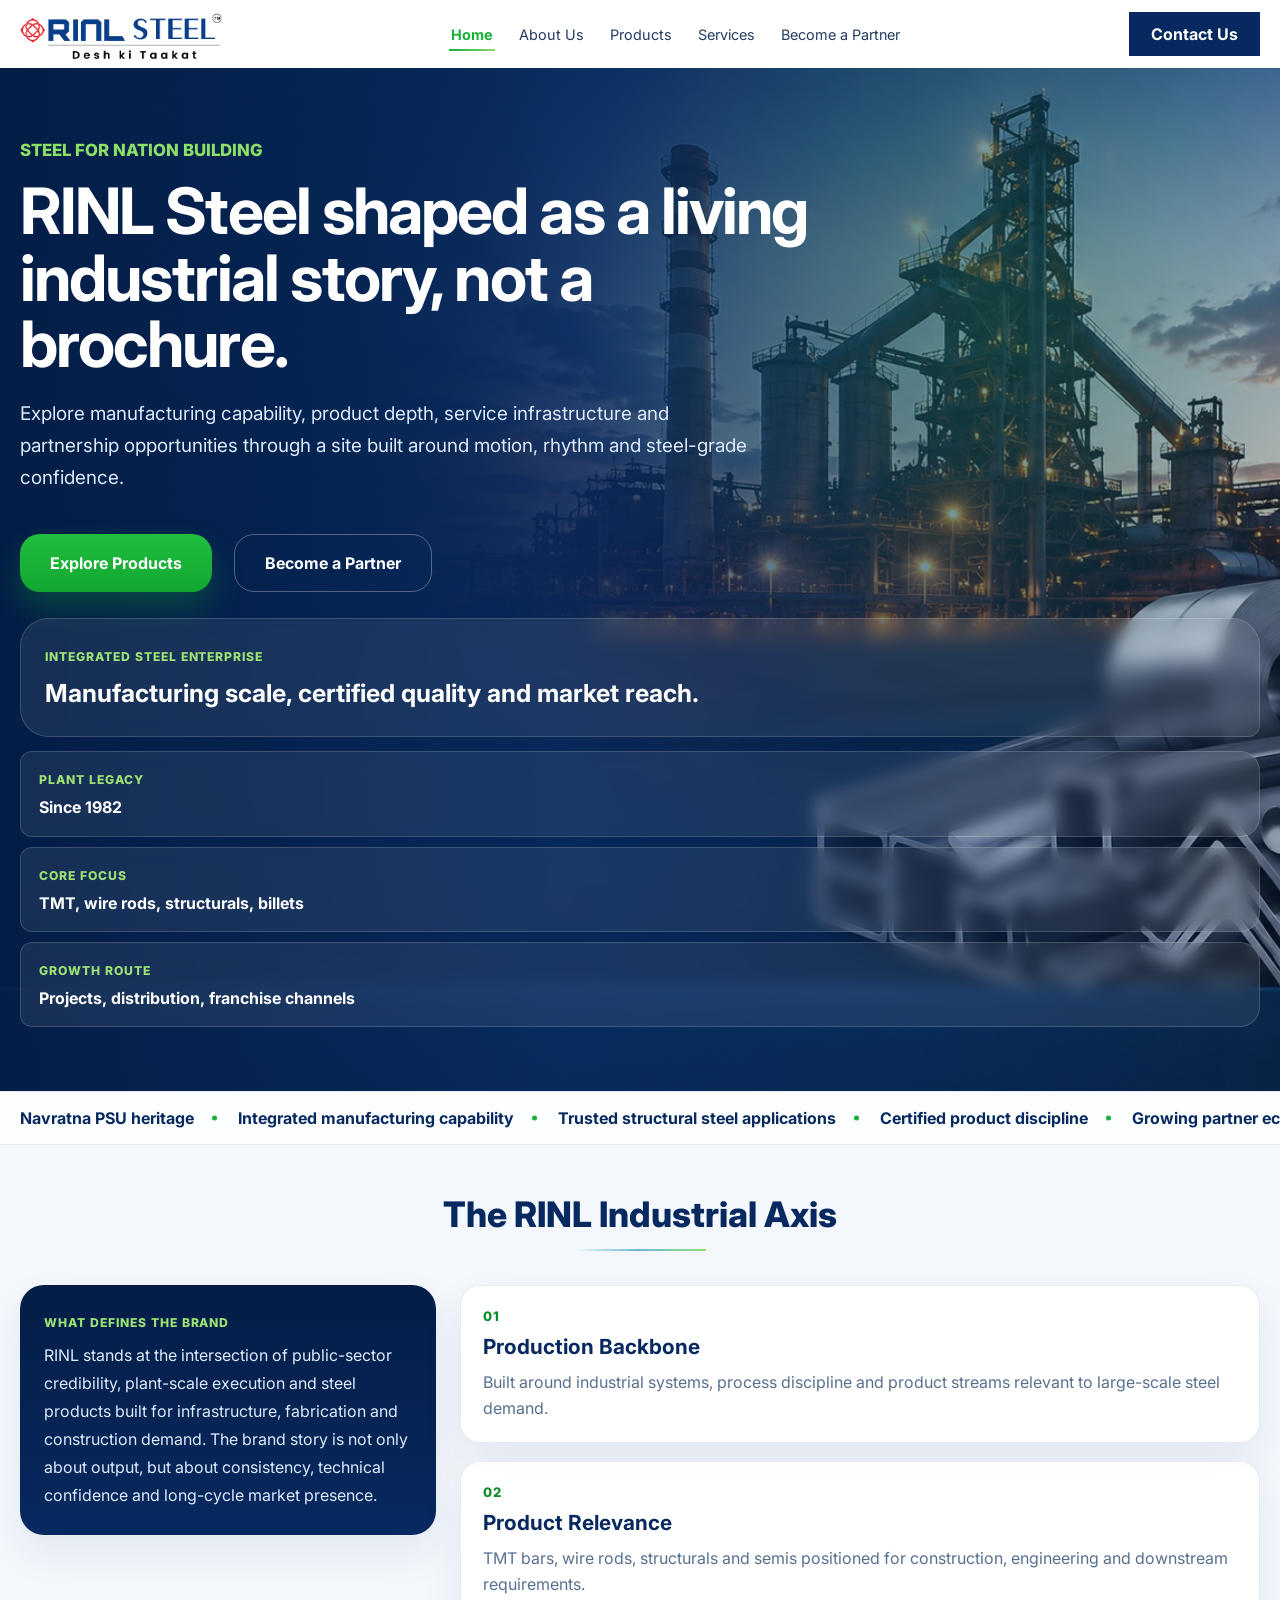
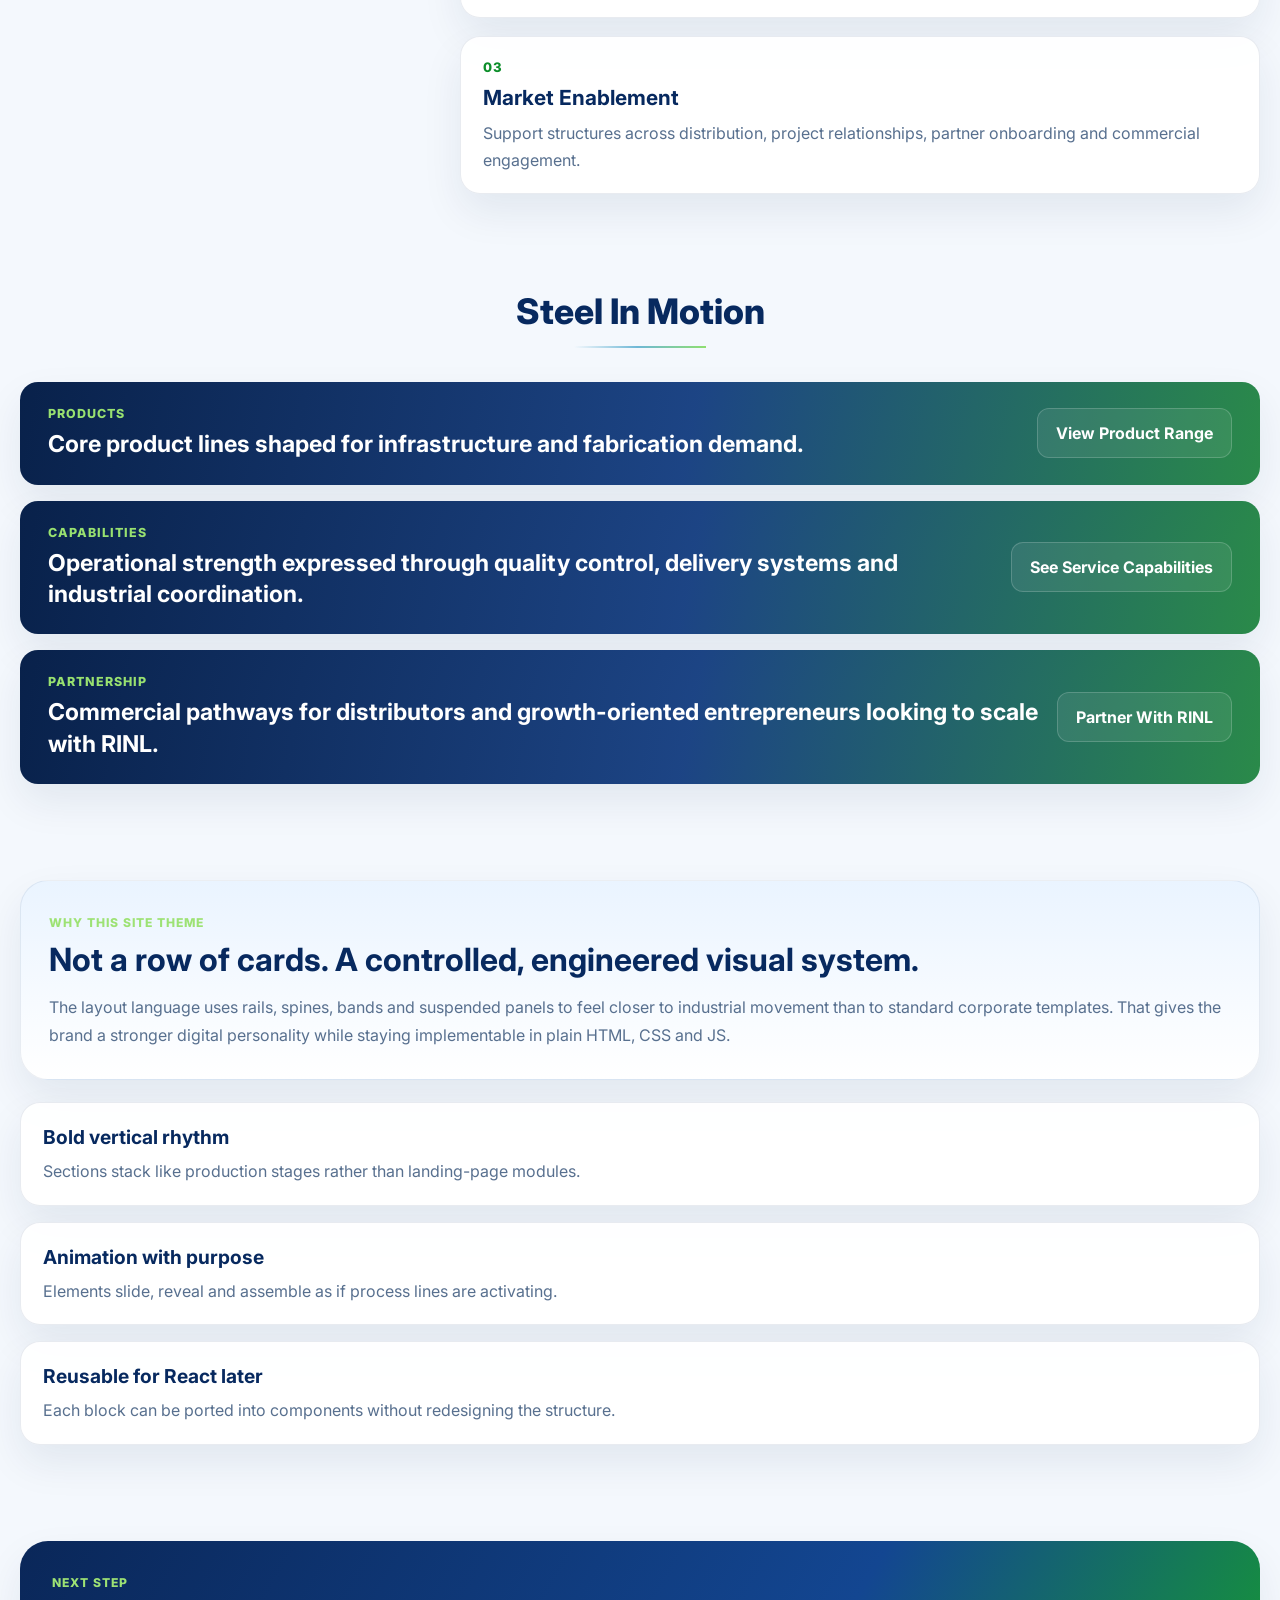
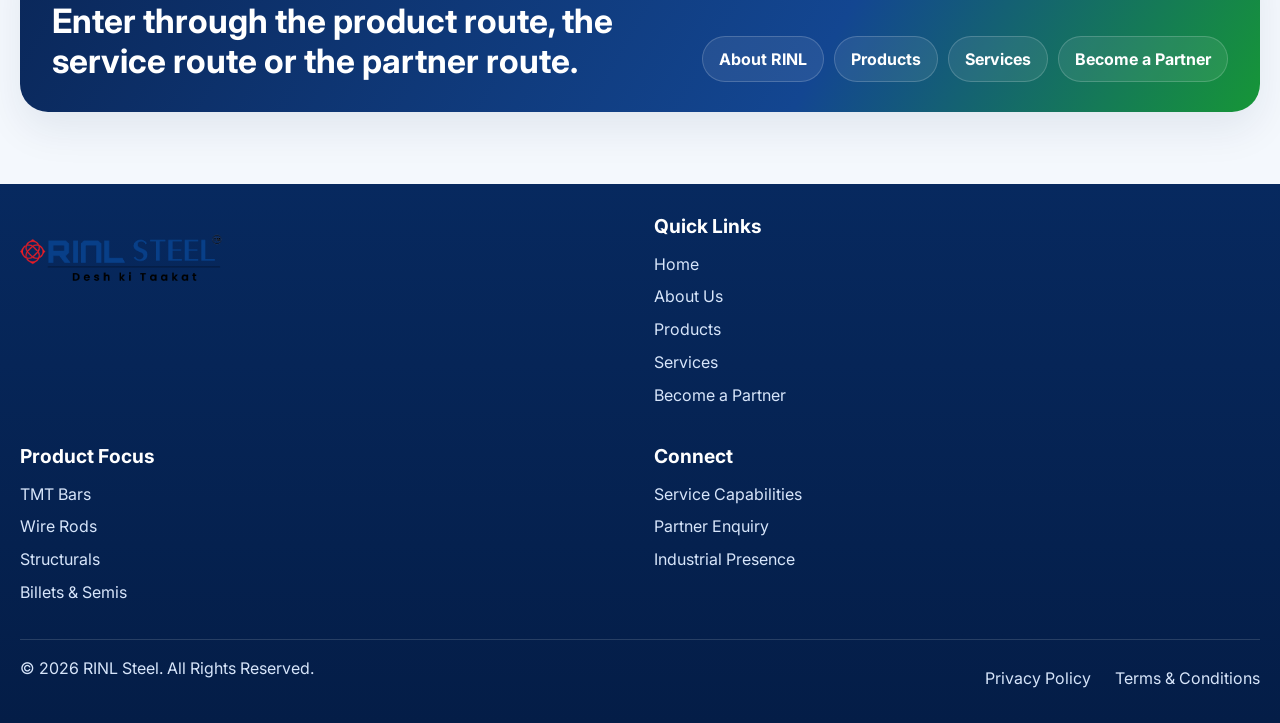
==== commit e651a636: "Reorganize assets and finalize multi-page site" ====
--- a/index.html
+++ b/index.html
@@ -5,468 +5,178 @@
   <meta name="viewport" content="width=device-width, initial-scale=1.0" />
   <meta
     name="description"
-    content="Become a RINL Steel franchise partner and build your business with a trusted steel brand, reliable supply chain, marketing support, and structured onboarding."
+    content="RINL Steel delivers trusted steel products, manufacturing strength and franchise growth opportunities through a multi-page digital experience."
   />
-  <title>Become a Franchise Partner | RINL Steel</title>
+  <title>RINL Steel | Home</title>
   <link rel="preconnect" href="https://fonts.googleapis.com">
   <link rel="preconnect" href="https://fonts.gstatic.com" crossorigin>
   <link href="https://fonts.googleapis.com/css2?family=Inter:wght@400;500;600;700;800&display=swap" rel="stylesheet">
   <link rel="stylesheet" href="styles.css" />
 </head>
-<body>
+<body data-page="home">
   <header class="site-header" data-header>
     <div class="container header-inner">
-      <a class="brand" href="#top" aria-label="RINL Steel home">
-        <img class="brand-logo" src="RINL_STEEL%20Logo.webp" alt="RINL Steel" />
+      <a class="brand" href="index.html" aria-label="RINL Steel home">
+        <img class="brand-logo" src="assets/images/branding/RINL_STEEL%20Logo.webp" alt="RINL Steel" />
       </a>
       <button class="nav-toggle" type="button" aria-label="Toggle menu" aria-expanded="false" data-nav-toggle>
         <span></span><span></span><span></span>
       </button>
       <nav class="main-nav" data-nav>
-        <a href="#top" class="nav-highlight">Become a Partner</a>
+        <a href="index.html" data-nav-link="home">Home</a>
+        <a href="about.html" data-nav-link="about">About Us</a>
+        <a href="products.html" data-nav-link="products">Products</a>
+        <a href="services.html" data-nav-link="services">Services</a>
+        <a href="become-partner.html" data-nav-link="partner">Become a Partner</a>
       </nav>
-      <a class="header-cta" href="#contact">Contact Us</a>
+      <a class="header-cta" href="become-partner.html#contact">Contact Us</a>
     </div>
   </header>
 
   <main>
-    <section class="hero" id="top">
-      <div class="container hero-shell">
-        <div class="hero-copy reveal">
-          <p class="eyebrow">Franchise Partner Program</p>
-          <h1>Become a RINL Partner</h1>
-          <p class="hero-lead">Build a strong future with India's trusted steel brand.</p>
-          <p class="hero-text">
-            Join the RINL family and grow with a legacy of trust, quality and innovation. Our Franchise Partner Programme empowers entrepreneurs with brand strength, operational support and long-term value.
+    <section class="page-hero page-hero-home" id="top">
+      <div class="container hero-composition">
+        <div class="page-hero-copy reveal">
+          <p class="eyebrow">Steel For Nation Building</p>
+          <h1>RINL Steel shaped as a living industrial story, not a brochure.</h1>
+          <p class="page-hero-text">
+            Explore manufacturing capability, product depth, service infrastructure and partnership opportunities through a site built around motion, rhythm and steel-grade confidence.
           </p>
           <div class="hero-actions">
-            <a class="btn btn-primary" href="#contact">Apply for Franchise</a>
-            <a class="btn btn-ghost" href="#overview">Watch Program Overview</a>
-          </div>
-        </div>
-      </div>
-    </section>
-
-    <section class="section" id="overview">
+            <a class="btn btn-primary" href="products.html">Explore Products</a>
+            <a class="btn btn-ghost" href="become-partner.html">Become a Partner</a>
+          </div>
+        </div>
+        <div class="hero-frame reveal delay-1">
+          <div class="hero-frame-panel hero-frame-panel-main">
+            <span>Integrated Steel Enterprise</span>
+            <strong>Manufacturing scale, certified quality and market reach.</strong>
+          </div>
+          <div class="hero-frame-rail">
+            <div><span>Plant Legacy</span><strong>Since 1982</strong></div>
+            <div><span>Core Focus</span><strong>TMT, wire rods, structurals, billets</strong></div>
+            <div><span>Growth Route</span><strong>Projects, distribution, franchise channels</strong></div>
+          </div>
+        </div>
+      </div>
+    </section>
+
+    <section class="signal-marquee">
+      <div class="container signal-marquee-track reveal">
+        <span>Navratna PSU heritage</span>
+        <span>Integrated manufacturing capability</span>
+        <span>Trusted structural steel applications</span>
+        <span>Certified product discipline</span>
+        <span>Growing partner ecosystem</span>
+      </div>
+    </section>
+
+    <section class="section home-axis">
       <div class="container">
         <div class="section-title section-title-stack reveal">
-          <h2>Why Partner With RINL</h2>
+          <h2>The RINL Industrial Axis</h2>
           <span></span>
         </div>
-        <div class="why-carousel reveal" data-why-carousel>
-          <div class="why-track" data-why-track>
-            <article class="why-slide why-slide-brand active" data-why-slide>
-              <div class="why-slide-inner">
-                <h3>Trusted Brand</h3>
-                <p>Backed by RINL's Navratna PSU status and decades of manufacturing excellence.</p>
-              </div>
+        <div class="axis-layout">
+          <article class="axis-manifesto reveal">
+            <span class="section-kicker">What Defines The Brand</span>
+            <p>
+              RINL stands at the intersection of public-sector credibility, plant-scale execution and steel products built for infrastructure, fabrication and construction demand. The brand story is not only about output, but about consistency, technical confidence and long-cycle market presence.
+            </p>
+          </article>
+          <div class="axis-spine">
+            <article class="axis-node reveal delay-1">
+              <span>01</span>
+              <strong>Production Backbone</strong>
+              <p>Built around industrial systems, process discipline and product streams relevant to large-scale steel demand.</p>
             </article>
-            <article class="why-slide why-slide-marketing" data-why-slide>
-              <div class="why-slide-inner">
-                <h3>Marketing Support</h3>
-                <p>Branding, signage and promotional collateral fully provided to franchise partners.</p>
-              </div>
+            <article class="axis-node reveal delay-2">
+              <span>02</span>
+              <strong>Product Relevance</strong>
+              <p>TMT bars, wire rods, structurals and semis positioned for construction, engineering and downstream requirements.</p>
             </article>
-            <article class="why-slide why-slide-supply" data-why-slide>
-              <div class="why-slide-inner">
-                <h3>Reliable Supply Chain</h3>
-                <p>On-time delivery across RINL's robust national partner network.</p>
-              </div>
+            <article class="axis-node reveal delay-3">
+              <span>03</span>
+              <strong>Market Enablement</strong>
+              <p>Support structures across distribution, project relationships, partner onboarding and commercial engagement.</p>
             </article>
-            <article class="why-slide why-slide-support" data-why-slide>
-              <div class="why-slide-inner">
-                <h3>Dedicated Support</h3>
-                <p>Franchise relationship manager and structured onboarding training programme.</p>
-              </div>
-            </article>
-          </div>
-          <div class="why-dots" aria-label="Why partner slides">
-            <button class="active" type="button" aria-label="Slide 1" data-why-dot="0"></button>
-            <button type="button" aria-label="Slide 2" data-why-dot="1"></button>
-            <button type="button" aria-label="Slide 3" data-why-dot="2"></button>
-            <button type="button" aria-label="Slide 4" data-why-dot="3"></button>
-          </div>
-        </div>
-      </div>
-    </section>
-
-    <section class="benefits-band" id="benefits" data-benefit-bg="growth">
-      <div class="container">
-        <div class="band-title reveal">
-          <h2>Our <span>Benefits</span></h2>
-          <p>Seven advantages that set RINL's Franchise Partner Programme apart</p>
-        </div>
-        <div class="benefits-layout reveal" data-benefits>
-          <div class="benefits-menu" role="tablist" aria-label="Benefits menu">
-            <button class="benefit-tab active" type="button" role="tab" aria-selected="true" data-benefit-tab="growth">
-              <span>Rapid Growth</span>
-            </button>
-            <button class="benefit-tab" type="button" role="tab" aria-selected="false" data-benefit-tab="reputation">
-              <span>Trusted Brand Reputation</span>
-            </button>
-            <button class="benefit-tab" type="button" role="tab" aria-selected="false" data-benefit-tab="quality">
-              <span>Quality Assurance</span>
-            </button>
-            <button class="benefit-tab" type="button" role="tab" aria-selected="false" data-benefit-tab="standards">
-              <span>World-Class Quality Standards</span>
-            </button>
-            <button class="benefit-tab" type="button" role="tab" aria-selected="false" data-benefit-tab="distribution">
-              <span>Strong Distribution Network</span>
-            </button>
-            <button class="benefit-tab" type="button" role="tab" aria-selected="false" data-benefit-tab="technology">
-              <span>Advanced Technology</span>
-            </button>
-            <button class="benefit-tab" type="button" role="tab" aria-selected="false" data-benefit-tab="opportunities">
-              <span>High-Growth Opportunities</span>
-            </button>
-          </div>
-
-          <div class="benefits-content">
-            <article class="benefit-panel active" role="tabpanel" data-benefit-panel="growth">
-              <h3>Rapid Growth</h3>
-              <p>Partner with a dynamic PSU with a consistent track record of nationwide expansion. This gives franchise partners a stronger launch environment, steady market relevance, and access to a brand that already carries momentum.</p>
-              <ul class="benefit-points">
-                <li>Built for expansion across multiple regional markets</li>
-                <li>Helps partners enter with stronger demand confidence</li>
-                <li>Supports faster business ramp-up after onboarding</li>
-              </ul>
-            </article>
-
-            <article class="benefit-panel" role="tabpanel" hidden data-benefit-panel="reputation">
-              <h3>Trusted Brand Reputation</h3>
-              <p>Leverage the trust and credibility of RINL Vizag Steel. Brand familiarity reduces friction in early customer conversations and gives partners a more credible commercial position from the start.</p>
-              <ul class="benefit-points">
-                <li>Improves local trust with dealers and end customers</li>
-                <li>Strengthens visibility in competitive markets</li>
-                <li>Helps partners build confidence faster than an unknown brand</li>
-              </ul>
-            </article>
-
-            <article class="benefit-panel" role="tabpanel" hidden data-benefit-panel="quality">
-              <h3>Quality Assurance</h3>
-              <p>Strict quality checks help ensure customer trust. Consistency in product quality protects the brand and gives franchise partners a more dependable foundation for repeat business.</p>
-              <ul class="benefit-points">
-                <li>Supports reliable product positioning in the market</li>
-                <li>Reduces credibility risk during scale-up</li>
-                <li>Helps maintain long-term customer retention</li>
-              </ul>
-            </article>
-
-            <article class="benefit-panel" role="tabpanel" hidden data-benefit-panel="standards">
-              <h3>World-Class Quality Standards</h3>
-              <p>Certified products conforming to IS 1786 and BIS norms provide measurable assurance. That gives partners a clear technical and commercial advantage when selling into quality-sensitive projects.</p>
-              <ul class="benefit-points">
-                <li>Aligned with recognised certification standards</li>
-                <li>Useful for institutional and infrastructure demand</li>
-                <li>Supports a stronger value proposition in technical sales</li>
-              </ul>
-            </article>
-
-            <article class="benefit-panel" role="tabpanel" hidden data-benefit-panel="distribution">
-              <h3>Strong Distribution Network</h3>
-              <p>Wide reach across India supports dependable market presence. A strong distribution setup helps franchise partners operate with better continuity and fulfilment confidence.</p>
-              <ul class="benefit-points">
-                <li>Improves supply coordination across territories</li>
-                <li>Supports market reach with lower operational friction</li>
-                <li>Strengthens delivery discipline for partners and customers</li>
-              </ul>
-            </article>
-
-            <article class="benefit-panel" role="tabpanel" hidden data-benefit-panel="technology">
-              <h3>Advanced Technology</h3>
-              <p>Access to modern technology and innovative practices helps the partner network stay commercially relevant. It also supports stronger positioning where product knowledge and technical confidence matter.</p>
-              <ul class="benefit-points">
-                <li>Backed by RINL's manufacturing and R&amp;D capabilities</li>
-                <li>Improves technical confidence during partner selling</li>
-                <li>Helps sustain quality and process discipline</li>
-              </ul>
-            </article>
-
-            <article class="benefit-panel" role="tabpanel" hidden data-benefit-panel="opportunities">
-              <h3>High-Growth Opportunities</h3>
-              <p>Be part of India's infrastructure and construction growth story. Franchise partners are positioned to participate in sectors where steel demand remains strategically important.</p>
-              <ul class="benefit-points">
-                <li>Connected to large structural demand segments</li>
-                <li>Relevant for long-term infrastructure growth</li>
-                <li>Creates room for scale through regional execution</li>
-              </ul>
-            </article>
-          </div>
-        </div>
-
-        <div class="benefits-cta reveal delay-1">
-          <div class="cta-copy">
-            <strong>Build Your Business on RINL's Foundation</strong>
-            <p>Choose a benefit from the left to see how the programme supports partner growth, credibility, and market execution.</p>
-          </div>
-          <a class="cta-button" href="#contact">Know More</a>
-        </div>
-      </div>
-    </section>
-
-    <section class="section edge-section" id="edge">
+          </div>
+        </div>
+      </div>
+    </section>
+
+    <section class="section steel-ribbons">
       <div class="container">
         <div class="section-title section-title-stack reveal">
-          <h2>RINL Edge</h2>
+          <h2>Steel In Motion</h2>
           <span></span>
         </div>
-        <div class="edge-orbit reveal">
-          <article class="edge-pair">
-            <button class="edge-badge edge-badge-left" type="button">
-              <span>1982</span>
-            </button>
-            <div class="edge-lane">
-              <span class="edge-anchor edge-anchor-left">Established</span>
-              <span class="edge-anchor edge-anchor-right">Annual Capacity</span>
-              <span class="edge-lane-text edge-lane-left">Established | RINL Steel | One of India's premier PSU steel enterprises.</span>
-              <span class="edge-lane-text edge-lane-right">Annual Capacity | Steel Production | Large-scale steel production capacity at plant.</span>
+        <div class="ribbon-stack">
+          <article class="ribbon-band reveal">
+            <div class="ribbon-band-copy">
+              <span>Products</span>
+              <h3>Core product lines shaped for infrastructure and fabrication demand.</h3>
             </div>
-            <button class="edge-badge edge-badge-right" type="button">
-              <span>7.3 MT+</span>
-            </button>
-          </article>
-          <article class="edge-pair">
-            <button class="edge-badge edge-badge-left" type="button">
-              <span>[X]+</span>
-            </button>
-            <div class="edge-lane">
-              <span class="edge-anchor edge-anchor-left">Franchise Partners</span>
-              <span class="edge-anchor edge-anchor-right">Certified TMT</span>
-              <span class="edge-lane-text edge-lane-left">Franchise Partners | Authorised Network | Authorised partner network across India.</span>
-              <span class="edge-lane-text edge-lane-right">Certified TMT | Quality Standard | Rigorous quality certification benchmark.</span>
+            <a href="products.html">View Product Range</a>
+          </article>
+          <article class="ribbon-band reveal delay-1">
+            <div class="ribbon-band-copy">
+              <span>Capabilities</span>
+              <h3>Operational strength expressed through quality control, delivery systems and industrial coordination.</h3>
             </div>
-            <button class="edge-badge edge-badge-right" type="button">
-              <span>IS 1786</span>
-            </button>
-          </article>
-          <article class="edge-pair">
-            <button class="edge-badge edge-badge-left" type="button">
-              <span>24-48 Hr</span>
-            </button>
-            <div class="edge-lane">
-              <span class="edge-anchor edge-anchor-left">Delivery</span>
-              <span class="edge-anchor edge-anchor-right">States Covered</span>
-              <span class="edge-lane-text edge-lane-left">Delivery | Dispatch Support | Fast dispatch to franchise partner locations.</span>
-              <span class="edge-lane-text edge-lane-right">States Covered | Distribution Reach | Pan-India distribution network presence.</span>
+            <a href="services.html">See Service Capabilities</a>
+          </article>
+          <article class="ribbon-band reveal delay-2">
+            <div class="ribbon-band-copy">
+              <span>Partnership</span>
+              <h3>Commercial pathways for distributors and growth-oriented entrepreneurs looking to scale with RINL.</h3>
             </div>
-            <button class="edge-badge edge-badge-right" type="button">
-              <span>[X]+</span>
-            </button>
-          </article>
-          <article class="edge-pair">
-            <button class="edge-badge edge-badge-left" type="button">
-              <span>[X]K+</span>
-            </button>
-            <div class="edge-lane">
-              <span class="edge-anchor edge-anchor-left">Employees</span>
-              <span class="edge-anchor edge-anchor-right">Consumers</span>
-              <span class="edge-lane-text edge-lane-left">Employees | Operations Team | Workforce dedicated to operations and support.</span>
-              <span class="edge-lane-text edge-lane-right">Consumers | End Users | End customers using RINL Vizag Steel TMT bars.</span>
-            </div>
-            <button class="edge-badge edge-badge-right" type="button">
-              <span>[X] Lakh+</span>
-            </button>
-          </article>
-        </div>
-        <div class="edge-mobile-grid">
-          <div class="edge-mobile-row reveal">
-            <article class="edge-mobile-card edge-mobile-card-left">
-              <span class="edge-mobile-value">1982</span>
-              <span class="edge-mobile-label">Established</span>
-              <p>One of India's premier PSU steel enterprises.</p>
-            </article>
-            <article class="edge-mobile-card edge-mobile-card-right">
-              <span class="edge-mobile-value">7.3 MT+</span>
-              <span class="edge-mobile-label">Annual Capacity</span>
-              <p>Large-scale steel production capacity at plant.</p>
-            </article>
-          </div>
-          <div class="edge-mobile-row reveal">
-            <article class="edge-mobile-card edge-mobile-card-left">
-              <span class="edge-mobile-value">[X]+</span>
-              <span class="edge-mobile-label">Franchise Partners</span>
-              <p>Authorised partner network across India.</p>
-            </article>
-            <article class="edge-mobile-card edge-mobile-card-right">
-              <span class="edge-mobile-value">IS 1786</span>
-              <span class="edge-mobile-label">Certified TMT</span>
-              <p>Rigorous quality certification benchmark.</p>
-            </article>
-          </div>
-          <div class="edge-mobile-row reveal">
-            <article class="edge-mobile-card edge-mobile-card-left">
-              <span class="edge-mobile-value">24-48 Hr</span>
-              <span class="edge-mobile-label">Delivery</span>
-              <p>Fast dispatch to franchise partner locations.</p>
-            </article>
-            <article class="edge-mobile-card edge-mobile-card-right">
-              <span class="edge-mobile-value">[X]K+</span>
-              <span class="edge-mobile-label">Employees</span>
-              <p>Workforce dedicated to operations and support.</p>
-            </article>
-          </div>
-          <div class="edge-mobile-row reveal">
-            <article class="edge-mobile-card edge-mobile-card-left">
-              <span class="edge-mobile-value">[X]+</span>
-              <span class="edge-mobile-label">States Covered</span>
-              <p>Pan-India distribution network presence.</p>
-            </article>
-            <article class="edge-mobile-card edge-mobile-card-right">
-              <span class="edge-mobile-value">[X] Lakh+</span>
-              <span class="edge-mobile-label">Consumers</span>
-              <p>End customers using RINL Vizag Steel TMT bars.</p>
-            </article>
-          </div>
-        </div>
-        <p class="edge-note reveal">* Figures marked [X] are placeholders. Replace with verified RINL data before publishing.</p>
-      </div>
-    </section>
-
-    <section class="section matrix-section">
-      <div class="container matrix-grid">
-        <article class="matrix-card reveal">
-          <div class="investment-overview">
-            <div class="investment-copy">
-              <span class="investment-kicker">Investment Snapshot</span>
-              <h2>Investment &amp; Opportunity Overview</h2>
-              <p class="investment-lead">A structured opportunity for partners looking to build regional scale with the backing of a large, established steel brand.</p>
-              <div class="investment-highlights">
-                <div>
-                  <strong>Rs. X-Y L</strong>
-                  <span>Indicative investment range</span>
-                </div>
-                <div>
-                  <strong>Min. Sq.Ft.</strong>
-                  <span>Space / godown requirement</span>
-                </div>
-              </div>
-            </div>
-            <div class="investment-stack">
-              <div class="investment-signal">
-                <span class="investment-signal-label">Territory Model</span>
-                <strong>Excl. / Non-Excl.</strong>
-                <p>Flexible territory structure depending on market potential and regional strategy.</p>
-              </div>
-              <div class="investment-signal">
-                <span class="investment-signal-label">Commercial Detail</span>
-                <strong>Shared on Application</strong>
-                <p>Detailed terms can be disclosed after the initial fitment and discussion process.</p>
-              </div>
-              <div class="investment-signal investment-signal-accent">
-                <span class="investment-signal-label">Best For</span>
-                <strong>Growth-Oriented Operators</strong>
-                <p>Suitable for partners with storage capacity, local market access and long-term execution intent.</p>
-              </div>
-            </div>
-          </div>
+            <a href="become-partner.html">Partner With RINL</a>
+          </article>
+        </div>
+      </div>
+    </section>
+
+    <section class="section home-landscape">
+      <div class="container landscape-grid">
+        <article class="landscape-panel reveal">
+          <span class="section-kicker">Why This Site Theme</span>
+          <h2>Not a row of cards. A controlled, engineered visual system.</h2>
+          <p>
+            The layout language uses rails, spines, bands and suspended panels to feel closer to industrial movement than to standard corporate templates. That gives the brand a stronger digital personality while staying implementable in plain HTML, CSS and JS.
+          </p>
         </article>
-        <div class="matrix-side">
-          <article class="matrix-card reveal delay-1">
-            <h2>Eligibility Criteria</h2>
-            <ul class="tick-list">
-              <li>Prior business / trading experience preferred</li>
-              <li>Minimum godown / showroom space available</li>
-              <li>Demonstrated financial capacity</li>
-              <li>Local market knowledge &amp; connections</li>
-              <li>Commitment to RINL brand standards &amp; quality</li>
-            </ul>
-          </article>
-          <article class="matrix-card reveal delay-2">
-            <h2>What RINL Provides</h2>
-            <ul class="tick-list">
-              <li>Product &amp; sales training for franchise team</li>
-              <li>Marketing collateral &amp; branded signage</li>
-              <li>Logistics &amp; on-time delivery support</li>
-              <li>Dedicated franchise relationship manager</li>
-              <li>Access to RINL R&amp;D, technology &amp; quality standards</li>
-            </ul>
-          </article>
-        </div>
-      </div>
-    </section>
-
-    <section class="section lower-section" id="process">
-      <div class="container lower-grid">
-        <div class="lower-main">
-          <article class="panel-card process-panel reveal">
-            <h2>Application Process</h2>
-            <p class="panel-subtitle">Five clear steps from enquiry to franchise launch</p>
-            <ol class="process-list">
-              <li><b>Submit Enquiry</b><span>Prospect fills the franchise form</span></li>
-              <li><b>Initial Discussion</b><span>RINL team reviews &amp; calls back</span></li>
-              <li><b>Application Review</b><span>Documents &amp; background verification</span></li>
-              <li><b>Agreement &amp; Onboarding</b><span>Franchise agreement &amp; training</span></li>
-              <li><b>Launch &amp; Support</b><span>Business launch with full support</span></li>
-            </ol>
-          </article>
-
-          <article class="panel-card story-panel reveal delay-1">
-            <h2>What Our Partners Say</h2>
-            <div class="testimonial-box" data-testimonial>
-              <p class="quote">Partnering with RINL has been a game-changer for our business. The brand trust, quality and support system have helped us grow consistently.</p>
-              <strong>[Partner Name]</strong>
-              <span>[Company Name] | [State]</span>
-              <div class="dots">
-                <button class="active" aria-label="Testimonial 1"></button>
-                <button aria-label="Testimonial 2"></button>
-                <button aria-label="Testimonial 3"></button>
-              </div>
-            </div>
-            <div class="legacy-banner">
-              <div>
-                <strong>A Legacy of Trust.<br>A Future of Growth.</strong>
-                <p>Join a network of ambitious entrepreneurs building stronger India with RINL Steel.</p>
-              </div>
-              <div class="legacy-bars" aria-hidden="true"></div>
-            </div>
-          </article>
-        </div>
-
-        <aside class="form-panel reveal delay-2" id="contact">
-          <h2>Apply for Franchise</h2>
-          <p>Fill in your details and our team will get in touch with you.</p>
-          <form class="lead-form" action="https://formspree.io/f/your-form-id" method="POST">
-            <label><input name="name" type="text" required placeholder="Full Name *"></label>
-            <label><input name="phone" type="tel" required placeholder="Mobile Number *"></label>
-            <label><input name="email" type="email" required placeholder="Email ID *"></label>
-            <label>
-              <select name="state" required>
-                <option value="">State *</option>
-                <option>Andhra Pradesh</option>
-                <option>Telangana</option>
-                <option>Tamil Nadu</option>
-                <option>Karnataka</option>
-                <option>Maharashtra</option>
-                <option>Other</option>
-              </select>
-            </label>
-            <label><input name="city" type="text" required placeholder="City *"></label>
-            <label><input name="business" type="text" placeholder="Current Business / Occupation *"></label>
-            <label>
-              <select name="investment_capacity" required>
-                <option value="">Investment Capacity (Approx.) *</option>
-                <option>&lt; Rs. 10L</option>
-                <option>Rs. 10L-Rs. 25L</option>
-                <option>Rs. 25L-Rs. 50L</option>
-                <option>Rs. 50L+</option>
-              </select>
-            </label>
-            <label><input name="space" type="text" placeholder="Space Available (Sq.Ft. Approx.) *"></label>
-            <label class="checkbox-row"><input type="checkbox" required><span>I agree to the Terms &amp; Conditions and Privacy Policy.</span></label>
-            <button class="btn btn-primary" type="submit">Submit Application</button>
-            <p class="form-note">Your information is safe and will only be used by RINL Steel.</p>
-          </form>
-        </aside>
-      </div>
-    </section>
-
-    <section class="section trust-section">
-      <div class="container trust-row">
-        <div class="trust-copy">
-          <strong>Your Trust<br>Is Our Priority</strong>
-          <p>Beware of fraudsters. RINL Steel does not charge any fee for franchise applications. All communications are only through official channels. Please report any suspicious activity.</p>
-        </div>
-        <a class="trust-link" href="#overview">Learn More / FAQ</a>
+        <div class="landscape-columns">
+          <div class="landscape-column reveal delay-1">
+            <strong>Bold vertical rhythm</strong>
+            <p>Sections stack like production stages rather than landing-page modules.</p>
+          </div>
+          <div class="landscape-column reveal delay-2">
+            <strong>Animation with purpose</strong>
+            <p>Elements slide, reveal and assemble as if process lines are activating.</p>
+          </div>
+          <div class="landscape-column reveal delay-3">
+            <strong>Reusable for React later</strong>
+            <p>Each block can be ported into components without redesigning the structure.</p>
+          </div>
+        </div>
+      </div>
+    </section>
+
+    <section class="section home-cta-shell">
+      <div class="container">
+        <div class="home-cta reveal">
+          <div>
+            <span class="section-kicker">Next Step</span>
+            <h2>Enter through the product route, the service route or the partner route.</h2>
+          </div>
+          <div class="home-cta-links">
+            <a href="about.html">About RINL</a>
+            <a href="products.html">Products</a>
+            <a href="services.html">Services</a>
+            <a href="become-partner.html">Become a Partner</a>
+          </div>
+        </div>
       </div>
     </section>
   </main>
@@ -474,39 +184,37 @@
   <footer class="site-footer">
     <div class="container footer-grid">
       <div>
-        <a class="brand footer-brand" href="#top">
-          <img class="brand-logo brand-logo-footer" src="RINL_STEEL%20Logo.webp" alt="RINL Steel" />
+        <a class="brand footer-brand" href="index.html">
+          <img class="brand-logo brand-logo-footer" src="assets/images/branding/RINL_STEEL%20Logo.webp" alt="RINL Steel" />
         </a>
       </div>
       <div>
         <h3>Quick Links</h3>
-        <a href="#top">Home</a>
-        <a href="#benefits">Products</a>
-        <a href="#overview">About RINL</a>
-        <a href="#top">Become a Partner</a>
-      </div>
-      <div>
-        <h3>Products</h3>
-        <a href="#benefits">TMT Bars</a>
-        <a href="#benefits">Structural Steel</a>
-        <a href="#benefits">Wire Rods</a>
-        <a href="#benefits">Plates</a>
-        <a href="#benefits">Steel Melting Shop</a>
-      </div>
-      <div>
-        <h3>Company</h3>
-        <a href="#overview">About RINL</a>
-        <a href="#benefits">Sustainability</a>
-        <a href="#edge">Investor</a>
-        <a href="#process">Careers</a>
-        <a href="#testimonials">Media</a>
+        <a href="index.html">Home</a>
+        <a href="about.html">About Us</a>
+        <a href="products.html">Products</a>
+        <a href="services.html">Services</a>
+        <a href="become-partner.html">Become a Partner</a>
+      </div>
+      <div>
+        <h3>Product Focus</h3>
+        <a href="products.html#tmt">TMT Bars</a>
+        <a href="products.html#wire-rods">Wire Rods</a>
+        <a href="products.html#structurals">Structurals</a>
+        <a href="products.html#semis">Billets & Semis</a>
+      </div>
+      <div>
+        <h3>Connect</h3>
+        <a href="services.html">Service Capabilities</a>
+        <a href="become-partner.html#contact">Partner Enquiry</a>
+        <a href="about.html#presence">Industrial Presence</a>
       </div>
     </div>
     <div class="container footer-bottom">
       <span>&copy; <span data-year></span> RINL Steel. All Rights Reserved.</span>
       <div>
-        <a href="#top">Privacy Policy</a>
-        <a href="#top">Terms &amp; Conditions</a>
+        <a href="index.html">Privacy Policy</a>
+        <a href="index.html">Terms &amp; Conditions</a>
       </div>
     </div>
   </footer>
--- a/styles.css
+++ b/styles.css
@@ -70,7 +70,31 @@
   color:#233b60;
 }
 
+.main-nav a{
+  padding:8px 2px;
+  position:relative;
+}
+
+.main-nav a:after{
+  content:"";
+  position:absolute;
+  left:0;
+  bottom:0;
+  width:100%;
+  height:2px;
+  background:linear-gradient(90deg,var(--green),#8fd86e);
+  transform:scaleX(0);
+  transform-origin:left center;
+  transition:transform .3s ease;
+}
+
 .main-nav a:hover{color:var(--green)}
+.main-nav a:hover:after,
+.main-nav a.is-active:after{transform:scaleX(1)}
+.main-nav a.is-active{
+  color:var(--green);
+  font-weight:700;
+}
 .nav-highlight{color:var(--green);font-weight:700}
 
 .header-cta{
@@ -98,7 +122,7 @@
 .hero{
   background:
     linear-gradient(90deg, rgba(4,29,71,.88) 0%, rgba(8,42,97,.72) 28%, rgba(8,42,97,.26) 52%, rgba(8,42,97,0) 72%),
-    url("Main%20Banner.webp") center center / cover no-repeat;
+    url("assets/images/hero/Main%20Banner.webp") center center / cover no-repeat;
 }
 
 .hero-shell{
@@ -300,25 +324,25 @@
 .why-slide-brand .why-slide-inner{
   background-image:
     linear-gradient(90deg, rgba(255,255,255,.95) 0%, rgba(255,255,255,.86) 34%, rgba(255,255,255,.18) 68%, rgba(255,255,255,.02) 100%),
-    url("Trusted%20Brand.webp");
+    url("assets/images/partners/Trusted%20Brand.webp");
 }
 
 .why-slide-marketing .why-slide-inner{
   background-image:
     linear-gradient(90deg, rgba(255,255,255,.95) 0%, rgba(255,255,255,.86) 34%, rgba(255,255,255,.18) 68%, rgba(255,255,255,.02) 100%),
-    url("Marketing%20Support.webp");
+    url("assets/images/partners/Marketing%20Support.webp");
 }
 
 .why-slide-supply .why-slide-inner{
   background-image:
     linear-gradient(90deg, rgba(255,255,255,.95) 0%, rgba(255,255,255,.86) 34%, rgba(255,255,255,.18) 68%, rgba(255,255,255,.02) 100%),
-    url("Reliable%20Supply.webp");
+    url("assets/images/partners/Reliable%20Supply.webp");
 }
 
 .why-slide-support .why-slide-inner{
   background-image:
     linear-gradient(90deg, rgba(255,255,255,.95) 0%, rgba(255,255,255,.86) 34%, rgba(255,255,255,.18) 68%, rgba(255,255,255,.02) 100%),
-    url("Dedicated%20Support.webp");
+    url("assets/images/partners/Dedicated%20Support.webp");
 }
 
 .why-slide h3{
@@ -398,7 +422,7 @@
   background:
     linear-gradient(180deg, rgba(7,41,95,.9) 0%, rgba(4,29,71,.9) 100%),
     linear-gradient(90deg, rgba(4,29,71,.94) 0%, rgba(4,29,71,.74) 34%, rgba(4,29,71,.28) 72%, rgba(4,29,71,.16) 100%),
-    url("Rapid%20Growth.webp") center center / cover no-repeat;
+    url("assets/images/partners/Rapid%20Growth.webp") center center / cover no-repeat;
   transition:background-image .35s ease;
 }
 
@@ -406,49 +430,49 @@
   background-image:
     linear-gradient(180deg, rgba(7,41,95,.9) 0%, rgba(4,29,71,.9) 100%),
     linear-gradient(90deg, rgba(4,29,71,.94) 0%, rgba(4,29,71,.74) 34%, rgba(4,29,71,.28) 72%, rgba(4,29,71,.16) 100%),
-    url("Rapid%20Growth.webp");
+    url("assets/images/partners/Rapid%20Growth.webp");
 }
 
 .benefits-band[data-benefit-bg="reputation"]{
   background-image:
     linear-gradient(180deg, rgba(7,41,95,.9) 0%, rgba(4,29,71,.9) 100%),
     linear-gradient(90deg, rgba(4,29,71,.94) 0%, rgba(4,29,71,.74) 34%, rgba(4,29,71,.28) 72%, rgba(4,29,71,.16) 100%),
-    url("Brands.webp");
+    url("assets/images/partners/Brands.webp");
 }
 
 .benefits-band[data-benefit-bg="quality"]{
   background-image:
     linear-gradient(180deg, rgba(7,41,95,.9) 0%, rgba(4,29,71,.9) 100%),
     linear-gradient(90deg, rgba(4,29,71,.94) 0%, rgba(4,29,71,.74) 34%, rgba(4,29,71,.28) 72%, rgba(4,29,71,.16) 100%),
-    url("Quality%20Assurance.webp");
+    url("assets/images/partners/Quality%20Assurance.webp");
 }
 
 .benefits-band[data-benefit-bg="standards"]{
   background-image:
     linear-gradient(180deg, rgba(7,41,95,.9) 0%, rgba(4,29,71,.9) 100%),
     linear-gradient(90deg, rgba(4,29,71,.94) 0%, rgba(4,29,71,.74) 34%, rgba(4,29,71,.28) 72%, rgba(4,29,71,.16) 100%),
-    url("World%20Class%20Quality%20Standards.webp");
+    url("assets/images/partners/World%20Class%20Quality%20Standards.webp");
 }
 
 .benefits-band[data-benefit-bg="distribution"]{
   background-image:
     linear-gradient(180deg, rgba(7,41,95,.9) 0%, rgba(4,29,71,.9) 100%),
     linear-gradient(90deg, rgba(4,29,71,.94) 0%, rgba(4,29,71,.74) 34%, rgba(4,29,71,.28) 72%, rgba(4,29,71,.16) 100%),
-    url("Strong%20Distribution%20Network.webp");
+    url("assets/images/partners/Strong%20Distribution%20Network.webp");
 }
 
 .benefits-band[data-benefit-bg="technology"]{
   background-image:
     linear-gradient(180deg, rgba(7,41,95,.9) 0%, rgba(4,29,71,.9) 100%),
     linear-gradient(90deg, rgba(4,29,71,.94) 0%, rgba(4,29,71,.74) 34%, rgba(4,29,71,.28) 72%, rgba(4,29,71,.16) 100%),
-    url("Advanced%20Technology.webp");
+    url("assets/images/partners/Advanced%20Technology.webp");
 }
 
 .benefits-band[data-benefit-bg="opportunities"]{
   background-image:
     linear-gradient(180deg, rgba(7,41,95,.9) 0%, rgba(4,29,71,.9) 100%),
     linear-gradient(90deg, rgba(4,29,71,.94) 0%, rgba(4,29,71,.74) 34%, rgba(4,29,71,.28) 72%, rgba(4,29,71,.16) 100%),
-    url("High%20Growth.webp");
+    url("assets/images/partners/High%20Growth.webp");
 }
 
 .band-title{
@@ -1304,6 +1328,1005 @@
   font-weight:700;
 }
 
+.page-hero{
+  position:relative;
+  overflow:hidden;
+  color:var(--white);
+}
+
+.page-hero:before{
+  content:"";
+  position:absolute;
+  inset:0;
+  background:
+    radial-gradient(circle at 78% 24%, rgba(38,173,68,.24) 0%, rgba(38,173,68,0) 34%),
+    linear-gradient(90deg, rgba(4,29,71,.92) 0%, rgba(8,42,97,.78) 44%, rgba(8,42,97,.3) 100%);
+}
+
+.page-hero-home{
+  background:url("assets/images/hero/Main%20Banner.webp") center center / cover no-repeat;
+}
+
+.page-hero-about,
+.page-hero-products,
+.page-hero-services{
+  background:
+    linear-gradient(120deg, rgba(3,20,48,.88) 0%, rgba(9,46,105,.72) 54%, rgba(7,41,95,.42) 100%),
+    url("assets/images/hero/Main%20Banner.webp") center center / cover no-repeat;
+}
+
+.hero-composition,
+.page-hero-shell{
+  position:relative;
+  z-index:1;
+}
+
+.hero-composition{
+  min-height:640px;
+  display:grid;
+  grid-template-columns:minmax(0,1.05fr) minmax(320px,.75fr);
+  align-items:end;
+  gap:26px;
+  padding:72px 0 64px;
+}
+
+.page-hero-shell{
+  min-height:420px;
+  display:flex;
+  align-items:flex-end;
+  padding:72px 0 52px;
+}
+
+.page-hero-copy{
+  max-width:840px;
+}
+
+.page-hero-copy h1{
+  margin:0;
+  font-size:4rem;
+  line-height:1.04;
+  letter-spacing:-.03em;
+}
+
+.page-hero-text{
+  margin:20px 0 0;
+  max-width:62ch;
+  color:#dfebfd;
+  font-size:1.18rem;
+  line-height:1.7;
+}
+
+.hero-frame{
+  display:grid;
+  gap:14px;
+}
+
+.hero-frame-panel,
+.hero-frame-rail div{
+  border:1px solid rgba(255,255,255,.16);
+  background:rgba(255,255,255,.08);
+  backdrop-filter:blur(8px);
+}
+
+.hero-frame-panel{
+  padding:26px 24px;
+  border-radius:28px 28px 12px 28px;
+}
+
+.hero-frame-panel span,
+.hero-frame-rail span,
+.section-kicker{
+  display:inline-block;
+  color:#9de274;
+  font-size:.76rem;
+  font-weight:800;
+  text-transform:uppercase;
+  letter-spacing:.08em;
+}
+
+.hero-frame-panel strong{
+  display:block;
+  margin-top:12px;
+  font-size:1.55rem;
+  line-height:1.35;
+}
+
+.hero-frame-rail{
+  display:grid;
+  gap:10px;
+}
+
+.hero-frame-rail div{
+  padding:16px 18px;
+  border-radius:12px 20px 20px 12px;
+}
+
+.hero-frame-rail strong{
+  display:block;
+  margin-top:8px;
+  font-size:1rem;
+  line-height:1.45;
+}
+
+.signal-marquee{
+  border-top:1px solid rgba(8,42,97,.08);
+  border-bottom:1px solid rgba(8,42,97,.08);
+  background:rgba(255,255,255,.84);
+  overflow:hidden;
+}
+
+.signal-marquee-track{
+  display:flex;
+  gap:44px;
+  padding:16px 0;
+  white-space:nowrap;
+  width:max-content;
+  animation:marqueeDrift 26s linear infinite;
+}
+
+.signal-marquee-track span{
+  position:relative;
+  color:var(--blue);
+  font-weight:700;
+}
+
+.signal-marquee-track span:not(:last-child):after{
+  content:"";
+  position:absolute;
+  top:50%;
+  right:-23px;
+  width:5px;
+  height:5px;
+  border-radius:50%;
+  background:var(--green);
+  transform:translateY(-50%);
+}
+
+.home-axis,
+.steel-ribbons,
+.home-landscape,
+.about-spine-shell,
+.about-panels,
+.principle-river-shell,
+.product-spectrum-shell,
+.product-application-shell,
+.service-stream-shell,
+.service-cycle-shell,
+.home-cta-shell{
+  position:relative;
+}
+
+.axis-layout{
+  display:grid;
+  grid-template-columns:minmax(280px,.52fr) minmax(0,1fr);
+  gap:24px;
+  align-items:start;
+}
+
+.axis-manifesto{
+  position:sticky;
+  top:96px;
+  padding:26px 24px;
+  border-radius:24px;
+  background:linear-gradient(180deg, var(--blue-deep), var(--blue));
+  color:#dfebfd;
+  box-shadow:var(--shadow);
+}
+
+.axis-manifesto p{
+  margin:10px 0 0;
+  line-height:1.75;
+}
+
+.axis-spine{
+  display:grid;
+  gap:18px;
+}
+
+.axis-node,
+.about-panel,
+.landscape-column,
+.application-rail,
+.service-cycle-node{
+  padding:22px 22px 20px;
+  border:1px solid rgba(7,41,95,.09);
+  border-radius:20px;
+  background:rgba(255,255,255,.92);
+  box-shadow:var(--shadow);
+}
+
+.axis-node span,
+.investment-signal-label,
+.application-rail strong,
+.principle-flow strong{
+  color:var(--green-deep);
+}
+
+.axis-node span{
+  display:block;
+  font-size:.82rem;
+  font-weight:800;
+  letter-spacing:.08em;
+}
+
+.axis-node strong{
+  display:block;
+  margin-top:10px;
+  color:var(--blue);
+  font-size:1.3rem;
+}
+
+.axis-node p{
+  margin:10px 0 0;
+  line-height:1.65;
+  color:var(--muted);
+}
+
+.ribbon-stack{
+  display:grid;
+  gap:16px;
+}
+
+.ribbon-band{
+  display:grid;
+  grid-template-columns:minmax(0,1fr) auto;
+  gap:18px;
+  align-items:center;
+  padding:24px 28px;
+  border-radius:18px;
+  background:linear-gradient(100deg, rgba(4,29,71,.98) 0%, rgba(15,57,125,.94) 54%, rgba(20,126,54,.9) 100%);
+  color:var(--white);
+  box-shadow:var(--shadow);
+}
+
+.ribbon-band:nth-child(2){
+  transform:translateX(44px);
+}
+
+.ribbon-band:nth-child(3){
+  transform:translateX(88px);
+}
+
+.ribbon-band-copy span{
+  display:block;
+  color:#98e170;
+  font-size:.78rem;
+  font-weight:800;
+  text-transform:uppercase;
+  letter-spacing:.08em;
+}
+
+.ribbon-band-copy h3{
+  margin:8px 0 0;
+  font-size:1.45rem;
+  line-height:1.35;
+}
+
+.ribbon-band a{
+  padding:14px 18px;
+  border:1px solid rgba(255,255,255,.18);
+  background:rgba(255,255,255,.08);
+  border-radius:12px;
+  font-weight:700;
+}
+
+.landscape-grid{
+  display:grid;
+  grid-template-columns:minmax(0,.9fr) minmax(0,1.1fr);
+  gap:22px;
+  align-items:start;
+}
+
+.landscape-panel{
+  padding:30px 28px;
+  border-radius:28px;
+  background:linear-gradient(180deg, #eaf4ff 0%, #ffffff 100%);
+  border:1px solid rgba(7,41,95,.08);
+  box-shadow:var(--shadow);
+}
+
+.landscape-panel h2,
+.application-column h2,
+.service-cycle-copy h2{
+  margin:10px 0 0;
+  color:var(--blue);
+  font-size:2rem;
+  line-height:1.2;
+}
+
+.landscape-panel p,
+.application-column p,
+.service-cycle-copy p{
+  margin:14px 0 0;
+  color:var(--muted);
+  line-height:1.75;
+}
+
+.landscape-columns{
+  display:grid;
+  gap:16px;
+}
+
+.landscape-column strong{
+  display:block;
+  color:var(--blue);
+  font-size:1.2rem;
+}
+
+.landscape-column p{
+  margin:10px 0 0;
+  line-height:1.6;
+  color:var(--muted);
+}
+
+.home-cta{
+  display:grid;
+  grid-template-columns:minmax(0,1fr) auto;
+  gap:24px;
+  align-items:end;
+  padding:30px 32px;
+  border-radius:28px;
+  background:linear-gradient(120deg, #0a2759 0%, #134691 65%, #169637 100%);
+  color:var(--white);
+  box-shadow:var(--shadow);
+}
+
+.home-cta h2{
+  margin:10px 0 0;
+  font-size:2.1rem;
+  line-height:1.2;
+}
+
+.home-cta-links{
+  display:flex;
+  flex-wrap:wrap;
+  gap:10px;
+  justify-content:flex-end;
+}
+
+.home-cta-links a{
+  padding:12px 16px;
+  border-radius:999px;
+  border:1px solid rgba(255,255,255,.18);
+  background:rgba(255,255,255,.08);
+  font-weight:700;
+}
+
+.about-spine{
+  position:relative;
+  display:grid;
+  gap:18px;
+}
+
+.about-spine:before{
+  content:"";
+  position:absolute;
+  left:32px;
+  top:8px;
+  bottom:8px;
+  width:2px;
+  background:linear-gradient(180deg, rgba(24,176,55,.26), rgba(7,41,95,.18));
+}
+
+.about-spine-node{
+  position:relative;
+  margin-left:72px;
+  padding:24px 24px 22px;
+  border-radius:22px;
+  background:#fff;
+  border:1px solid rgba(7,41,95,.08);
+  box-shadow:var(--shadow);
+}
+
+.about-spine-node:before{
+  content:"";
+  position:absolute;
+  left:-51px;
+  top:30px;
+  width:14px;
+  height:14px;
+  border-radius:50%;
+  background:var(--green);
+  box-shadow:0 0 0 8px rgba(24,176,55,.12);
+}
+
+.about-spine-node span{
+  color:var(--green-deep);
+  font-size:.78rem;
+  font-weight:800;
+  text-transform:uppercase;
+  letter-spacing:.08em;
+}
+
+.about-spine-node h3{
+  margin:8px 0 0;
+  color:var(--blue);
+  font-size:1.4rem;
+}
+
+.about-spine-node p{
+  margin:10px 0 0;
+  color:var(--muted);
+  line-height:1.7;
+}
+
+.about-panels-grid{
+  display:grid;
+  grid-template-columns:minmax(0,1.1fr) repeat(2,minmax(0,.45fr));
+  gap:18px;
+}
+
+.about-panel-large{
+  background:linear-gradient(180deg, #0b2c63 0%, #134692 100%);
+  color:var(--white);
+}
+
+.about-panel-large h2,
+.about-panel-large p{
+  color:var(--white);
+}
+
+.about-panel strong{
+  display:block;
+  color:var(--blue);
+  font-size:1.24rem;
+}
+
+.about-panel p{
+  margin:10px 0 0;
+  color:var(--muted);
+  line-height:1.65;
+}
+
+.principle-river{
+  display:grid;
+  gap:14px;
+}
+
+.principle-flow{
+  display:grid;
+  grid-template-columns:220px 1fr;
+  gap:18px;
+  align-items:center;
+  padding:18px 22px;
+  border-radius:999px;
+  background:#fff;
+  border:1px solid rgba(7,41,95,.08);
+  box-shadow:var(--shadow);
+}
+
+.principle-flow span{
+  color:var(--muted);
+  line-height:1.6;
+}
+
+.product-spectrum{
+  display:grid;
+  gap:18px;
+}
+
+.product-map-grid{
+  position:relative;
+  display:grid;
+  grid-template-columns:repeat(7,minmax(0,1fr));
+  gap:10px;
+  align-items:center;
+  width:100%;
+  padding:14px 18px 8px;
+  overflow-x:auto;
+  scrollbar-width:none;
+}
+
+.product-map-grid::-webkit-scrollbar{
+  display:none;
+}
+
+.product-map-grid:before,
+.product-map-grid:after{
+  content:"";
+  position:absolute;
+  left:18px;
+  right:18px;
+  height:2px;
+  background:linear-gradient(90deg, rgba(7,41,95,.04) 0%, rgba(120,132,148,.28) 30%, rgba(120,132,148,.28) 70%, rgba(7,41,95,.04) 100%);
+  z-index:0;
+}
+
+.product-map-grid:before{
+  top:38px;
+}
+
+.product-viewer{
+  display:grid;
+  gap:22px;
+}
+
+.product-map-select-wrap{
+  display:none;
+}
+
+.product-map-select-label{
+  display:block;
+  margin:0 0 8px;
+  color:var(--blue);
+  font-size:.82rem;
+  font-weight:800;
+  letter-spacing:.06em;
+  text-transform:uppercase;
+}
+
+.product-map-select{
+  width:100%;
+  padding:14px 16px;
+  border:1px solid rgba(94,108,124,.24);
+  border-radius:14px;
+  background:linear-gradient(180deg,#ffffff 0%, #eef3f8 100%);
+  color:var(--blue);
+  font-weight:700;
+  box-shadow:0 10px 24px rgba(6,32,74,.06);
+}
+
+.product-map-link{
+  appearance:none;
+  cursor:pointer;
+  padding:0;
+  border-radius:14px;
+  background:linear-gradient(180deg,#ffffff 0%, #f5f8fb 100%);
+  border:1px solid rgba(94,108,124,.22);
+  box-shadow:0 10px 24px rgba(6,32,74,.06);
+  color:var(--blue);
+  font-weight:700;
+  transition:transform .25s ease, color .25s ease, border-color .25s ease, background .25s ease;
+  display:flex;
+  align-items:center;
+  justify-content:center;
+  text-align:center;
+  overflow:hidden;
+  position:relative;
+  z-index:1;
+  opacity:0;
+  transform:translateY(20px);
+  animation:yardTagRise .55s ease forwards;
+}
+
+.product-map-link:hover{
+  transform:translateY(-4px);
+  color:var(--blue);
+  border-color:rgba(102,114,130,.42);
+}
+
+.product-map-link.active{
+  background:linear-gradient(180deg,#d8dee5 0%, #adb7c2 46%, #8b97a4 100%);
+  border-color:rgba(102,114,130,.4);
+  color:var(--blue);
+  box-shadow:var(--shadow);
+}
+
+.product-map-name{
+  display:flex;
+  align-items:center;
+  justify-content:center;
+  min-height:50px;
+  width:100%;
+  padding:0 12px;
+  font-size:.9rem;
+  font-weight:800;
+  letter-spacing:.02em;
+  line-height:1.15;
+  text-align:center;
+  white-space:nowrap;
+}
+
+.product-map-link.active .product-map-name{
+  color:var(--blue);
+}
+
+.product-map-link.active{
+  background:linear-gradient(180deg,#d8dee5 0%, #adb7c2 46%, #8b97a4 100%);
+  border-color:rgba(102,114,130,.4);
+  color:var(--blue);
+  box-shadow:var(--shadow);
+}
+
+.product-map-link:nth-child(1){animation-delay:.04s}
+.product-map-link:nth-child(2){animation-delay:.1s}
+.product-map-link:nth-child(3){animation-delay:.16s}
+.product-map-link:nth-child(4){animation-delay:.22s}
+.product-map-link:nth-child(5){animation-delay:.28s}
+.product-map-link:nth-child(6){animation-delay:.34s}
+.product-map-link:nth-child(7){animation-delay:.4s}
+
+.product-stage{
+  position:relative;
+  min-height:500px;
+}
+
+.product-stage-panel{
+  position:absolute;
+  inset:0;
+  display:flex;
+  flex-direction:column;
+  align-items:stretch;
+  padding:18px 22px;
+  border-radius:24px;
+  background:#fff;
+  border:1px solid rgba(7,41,95,.08);
+  box-shadow:var(--shadow);
+  opacity:0;
+  transform:translateY(18px);
+  pointer-events:none;
+  transition:opacity .38s ease, transform .38s ease;
+}
+
+.product-stage-panel.active{
+  opacity:1;
+  transform:none;
+  pointer-events:auto;
+}
+
+.product-stage-head{
+  display:block;
+  margin:0;
+}
+
+.product-stage-strip{
+  display:grid;
+  gap:4px;
+  padding:12px 16px;
+  border-radius:18px;
+  background:linear-gradient(180deg,#d8dee5 0%, #adb7c2 46%, #8b97a4 100%);
+  box-shadow:inset 0 1px 0 rgba(255,255,255,.38);
+}
+
+.product-line-tag{
+  color:var(--green-deep);
+  font-size:.78rem;
+  font-weight:800;
+  letter-spacing:.08em;
+  text-transform:uppercase;
+}
+
+.product-stage-strip h3{
+  margin:0;
+  color:#102a4e;
+  font-size:1.8rem;
+  line-height:1.2;
+}
+
+.product-line-lead{
+  margin:0;
+  color:#18365f;
+  font-size:1.08rem;
+  font-weight:600;
+  line-height:1.65;
+}
+
+.product-stage-scroll{
+  flex:1 1 auto;
+  min-height:0;
+  max-height:none;
+  overflow:auto;
+  margin-top:15px;
+  padding:0 30px 0 30px;
+  display:grid;
+  align-content:start;
+  gap:10px;
+}
+
+.product-stage-scroll::-webkit-scrollbar{
+  width:10px;
+}
+
+.product-stage-scroll::-webkit-scrollbar-thumb{
+  background:rgba(7,41,95,.18);
+  border-radius:999px;
+}
+
+.product-stage-scroll p{
+  margin:0;
+  color:var(--muted);
+  line-height:1.75;
+  text-align:justify;
+}
+
+.product-stage-features{
+  margin-top:6px;
+  padding-top:16px;
+  border-top:1px solid rgba(7,41,95,.08);
+}
+
+.product-stage-features strong,
+.product-stage-sizes strong{
+  display:block;
+  color:var(--blue);
+  font-size:1.08rem;
+}
+
+.product-feature-list{
+  display:grid;
+  gap:12px;
+  margin-top:12px;
+}
+
+.product-feature-item h4{
+  margin:0 0 4px;
+  color:var(--blue);
+  font-size:1rem;
+  line-height:1.4;
+}
+
+.product-feature-item p{
+  margin:0;
+}
+
+.product-stage-sizes{
+  margin-top:4px;
+  padding-top:16px;
+  border-top:1px solid rgba(7,41,95,.08);
+}
+
+.product-size-pills{
+  display:flex;
+  flex-wrap:wrap;
+  gap:10px;
+  margin-top:12px;
+}
+
+.product-size-pills span{
+  min-width:52px;
+  padding:10px 14px;
+  border-radius:999px;
+  background:linear-gradient(180deg,#edf2f7 0%, #d9e1ea 100%);
+  border:1px solid rgba(94,108,124,.22);
+  color:var(--blue);
+  font-weight:800;
+  text-align:center;
+}
+
+.product-table-wrap{
+  margin-top:12px;
+  overflow:auto;
+  border:1px solid rgba(94,108,124,.16);
+  border-radius:14px;
+  background:#fff;
+}
+
+.product-data-table{
+  width:100%;
+  min-width:760px;
+  table-layout:fixed;
+  border-collapse:collapse;
+  background:#fff;
+}
+
+.product-data-table th,
+.product-data-table td{
+  padding:10px 12px;
+  border-bottom:1px solid rgba(7,41,95,.08);
+  text-align:center;
+  vertical-align:middle;
+  font-size:.92rem;
+  color:var(--muted);
+  white-space:normal;
+  word-break:break-word;
+}
+
+.product-data-table th{
+  position:sticky;
+  top:0;
+  background:linear-gradient(180deg,#edf2f7 0%, #d9e1ea 100%);
+  color:var(--blue);
+  font-size:.84rem;
+  font-weight:800;
+  letter-spacing:.02em;
+  z-index:1;
+}
+
+.product-data-table td:first-child,
+.product-data-table th:first-child{
+  color:var(--blue);
+  font-weight:700;
+  text-align:left;
+}
+
+.product-data-table tbody tr:last-child td{
+  border-bottom:0;
+}
+
+@keyframes yardTagRise{
+  0%{
+    opacity:0;
+    transform:translateY(20px);
+  }
+  100%{
+    opacity:1;
+    transform:translateY(0);
+  }
+}
+
+.product-focus-grid{
+  display:grid;
+  grid-template-columns:minmax(0,.92fr) minmax(0,1.08fr);
+  gap:22px;
+  align-items:start;
+}
+
+.product-focus-panel{
+  padding:30px 28px;
+  border-radius:28px;
+  background:linear-gradient(180deg,#0b2c63 0%, #12428c 100%);
+  color:#fff;
+  box-shadow:var(--shadow);
+}
+
+.product-focus-panel h2{
+  margin:10px 0 0;
+  font-size:2rem;
+  line-height:1.2;
+}
+
+.product-focus-panel p{
+  margin:14px 0 0;
+  color:#dce8fb;
+  line-height:1.75;
+}
+
+.product-focus-rails{
+  display:grid;
+  gap:14px;
+}
+
+.product-focus-rail{
+  padding:22px 22px 20px;
+  border-radius:20px;
+  border:1px solid rgba(7,41,95,.08);
+  background:linear-gradient(180deg,#ffffff 0%, #f2f7ff 100%);
+  box-shadow:var(--shadow);
+}
+
+.product-focus-rail strong{
+  display:block;
+  color:var(--blue);
+  font-size:1.18rem;
+}
+
+.product-focus-rail p{
+  margin:10px 0 0;
+  color:var(--muted);
+  line-height:1.65;
+}
+
+.product-band{
+  position:relative;
+  padding:28px 28px 26px 128px;
+  border-radius:22px;
+  background:#fff;
+  border:1px solid rgba(7,41,95,.08);
+  box-shadow:var(--shadow);
+}
+
+.product-band:nth-child(even){
+  transform:translateX(60px);
+}
+
+.product-band span{
+  position:absolute;
+  left:26px;
+  top:30px;
+  writing-mode:vertical-rl;
+  transform:rotate(180deg);
+  color:var(--green-deep);
+  font-size:.8rem;
+  font-weight:800;
+  letter-spacing:.14em;
+  text-transform:uppercase;
+}
+
+.product-band h3{
+  margin:0;
+  color:var(--blue);
+  font-size:1.55rem;
+  line-height:1.35;
+}
+
+.product-band p{
+  margin:12px 0 0;
+  color:var(--muted);
+  line-height:1.7;
+}
+
+.application-grid,
+.service-cycle-grid{
+  display:grid;
+  grid-template-columns:minmax(0,.9fr) minmax(0,1.1fr);
+  gap:22px;
+  align-items:start;
+}
+
+.application-rails{
+  display:grid;
+  gap:14px;
+}
+
+.application-rail strong{
+  display:block;
+  font-size:1.12rem;
+}
+
+.application-rail p{
+  margin:8px 0 0;
+  color:var(--muted);
+  line-height:1.65;
+}
+
+.service-stream{
+  display:grid;
+  gap:16px;
+}
+
+.service-strip{
+  padding:22px 26px;
+  border-radius:20px;
+  background:linear-gradient(90deg, #ffffff 0%, #eef6ff 100%);
+  border:1px solid rgba(7,41,95,.08);
+  box-shadow:var(--shadow);
+}
+
+.service-strip:nth-child(even){
+  margin-left:68px;
+}
+
+.service-strip span{
+  display:block;
+  color:var(--green-deep);
+  font-size:.78rem;
+  font-weight:800;
+  letter-spacing:.08em;
+  text-transform:uppercase;
+}
+
+.service-strip h3{
+  margin:8px 0 0;
+  color:var(--blue);
+  font-size:1.45rem;
+  line-height:1.35;
+}
+
+.service-cycle{
+  display:grid;
+  gap:14px;
+}
+
+.service-cycle-node{
+  display:grid;
+  grid-template-columns:64px 1fr;
+  gap:16px;
+  align-items:center;
+}
+
+.service-cycle-node strong{
+  display:grid;
+  place-items:center;
+  width:64px;
+  height:64px;
+  border-radius:18px;
+  background:linear-gradient(180deg,#24c245,#10912c);
+  color:#fff;
+  font-size:1.3rem;
+}
+
+.service-cycle-node span{
+  color:var(--blue);
+  font-weight:700;
+  line-height:1.45;
+}
+
+@keyframes marqueeDrift{
+  0%{transform:translateX(0)}
+  50%{transform:translateX(-4%)}
+  100%{transform:translateX(0)}
+}
+
 .site-footer{
   margin-top:24px;
   background:linear-gradient(180deg,var(--blue),var(--blue-deep));
@@ -1365,11 +2388,18 @@
 @media(max-width:1400px){
   .container{width:min(100% - 40px,1660px)}
   .main-nav{gap:22px;font-size:.9rem}
+  .hero-composition,
+  .landscape-grid,
+  .application-grid,
+  .service-cycle-grid,
+  .product-focus-grid{grid-template-columns:1fr}
   .benefits-layout{grid-template-columns:360px 1fr}
   .matrix-grid,
   .footer-grid{grid-template-columns:1fr 1fr}
   .lower-grid{grid-template-columns:1fr}
   .form-panel{grid-column:1 / -1}
+  .about-panels-grid{grid-template-columns:1fr}
+  .axis-manifesto{position:static}
 }
 
 @media(max-width:1080px){
@@ -1388,6 +2418,12 @@
     box-shadow:none;
   }
   .hero-shell{min-height:520px}
+  .hero-composition{grid-template-columns:1fr}
+  .page-hero-copy h1{font-size:3.2rem}
+  .ribbon-band:nth-child(2),
+  .ribbon-band:nth-child(3),
+  .product-band:nth-child(even),
+  .service-strip:nth-child(even){transform:none;margin-left:0}
   .cta-copy{grid-template-columns:1fr}
   .benefits-layout{grid-template-columns:1fr}
   .benefits-menu{
@@ -1405,6 +2441,12 @@
     position:static;
     max-width:none;
   }
+  .home-cta,
+  .axis-layout,
+  .about-panels-grid,
+  .application-grid,
+  .service-cycle-grid{grid-template-columns:1fr}
+  .principle-flow{grid-template-columns:1fr}
 }
 
 @media(max-width:720px){
@@ -1433,10 +2475,24 @@
   }
   .brand-logo{width:165px;height:auto}
   .brand-logo-footer{height:56px}
+  .main-nav{
+    flex-wrap:wrap;
+    gap:8px 14px;
+  }
+  .product-map-select-wrap{
+    display:block;
+  }
+  .product-map-grid{
+    display:none;
+  }
+  .product-map-grid:before,
+  .product-map-grid:after{
+    display:none;
+  }
   .hero{
     background:
       linear-gradient(180deg, rgba(4,29,71,.9) 0%, rgba(8,42,97,.68) 44%, rgba(8,42,97,.28) 100%),
-      url("Main%20Banner.webp") 72% center / cover no-repeat;
+      url("assets/images/hero/Main%20Banner.webp") 72% center / cover no-repeat;
   }
   .hero-shell{min-height:0}
   .hero-copy{
@@ -1458,6 +2514,62 @@
     gap:12px;
     margin-top:28px;
   }
+  .page-hero-shell,
+  .hero-composition{
+    min-height:0;
+    padding:42px 0 44px;
+  }
+  .page-hero-copy h1{font-size:2.45rem}
+  .page-hero-text{font-size:1rem}
+  .hero-frame-panel strong{font-size:1.2rem}
+  .signal-marquee-track{gap:28px}
+  .axis-manifesto,
+  .landscape-panel,
+  .home-cta{padding:22px 20px}
+  .axis-node,
+  .about-panel,
+  .landscape-column,
+  .application-rail,
+  .service-cycle-node,
+  .service-strip,
+  .about-spine-node{padding:18px 18px 16px}
+  .ribbon-band{
+    grid-template-columns:1fr;
+    padding:20px;
+  }
+  .product-stage{
+    min-height:600px;
+  }
+  .product-stage-panel{
+    padding:16px 16px;
+  }
+  .product-stage-scroll{
+    margin-top:13px;
+    padding:0 14px 0 14px;
+  }
+  .product-stage-strip{
+    padding:10px 12px;
+  }
+  .product-stage-strip h3{font-size:1.45rem}
+  .ribbon-band-copy h3,
+  .service-strip h3,
+  .product-band h3{font-size:1.22rem}
+  .product-band{
+    padding:22px 20px 20px 62px;
+  }
+  .product-band span{
+    left:14px;
+    top:22px;
+    font-size:.7rem;
+  }
+  .about-spine:before{left:20px}
+  .about-spine-node{margin-left:44px}
+  .about-spine-node:before{left:-31px}
+  .home-cta h2,
+  .landscape-panel h2,
+  .application-column h2,
+  .service-cycle-copy h2{font-size:1.6rem}
+  .home-cta-links{justify-content:flex-start}
   .btn{width:100%}
   .section-title{gap:12px}
   .section-title span{width:48px}
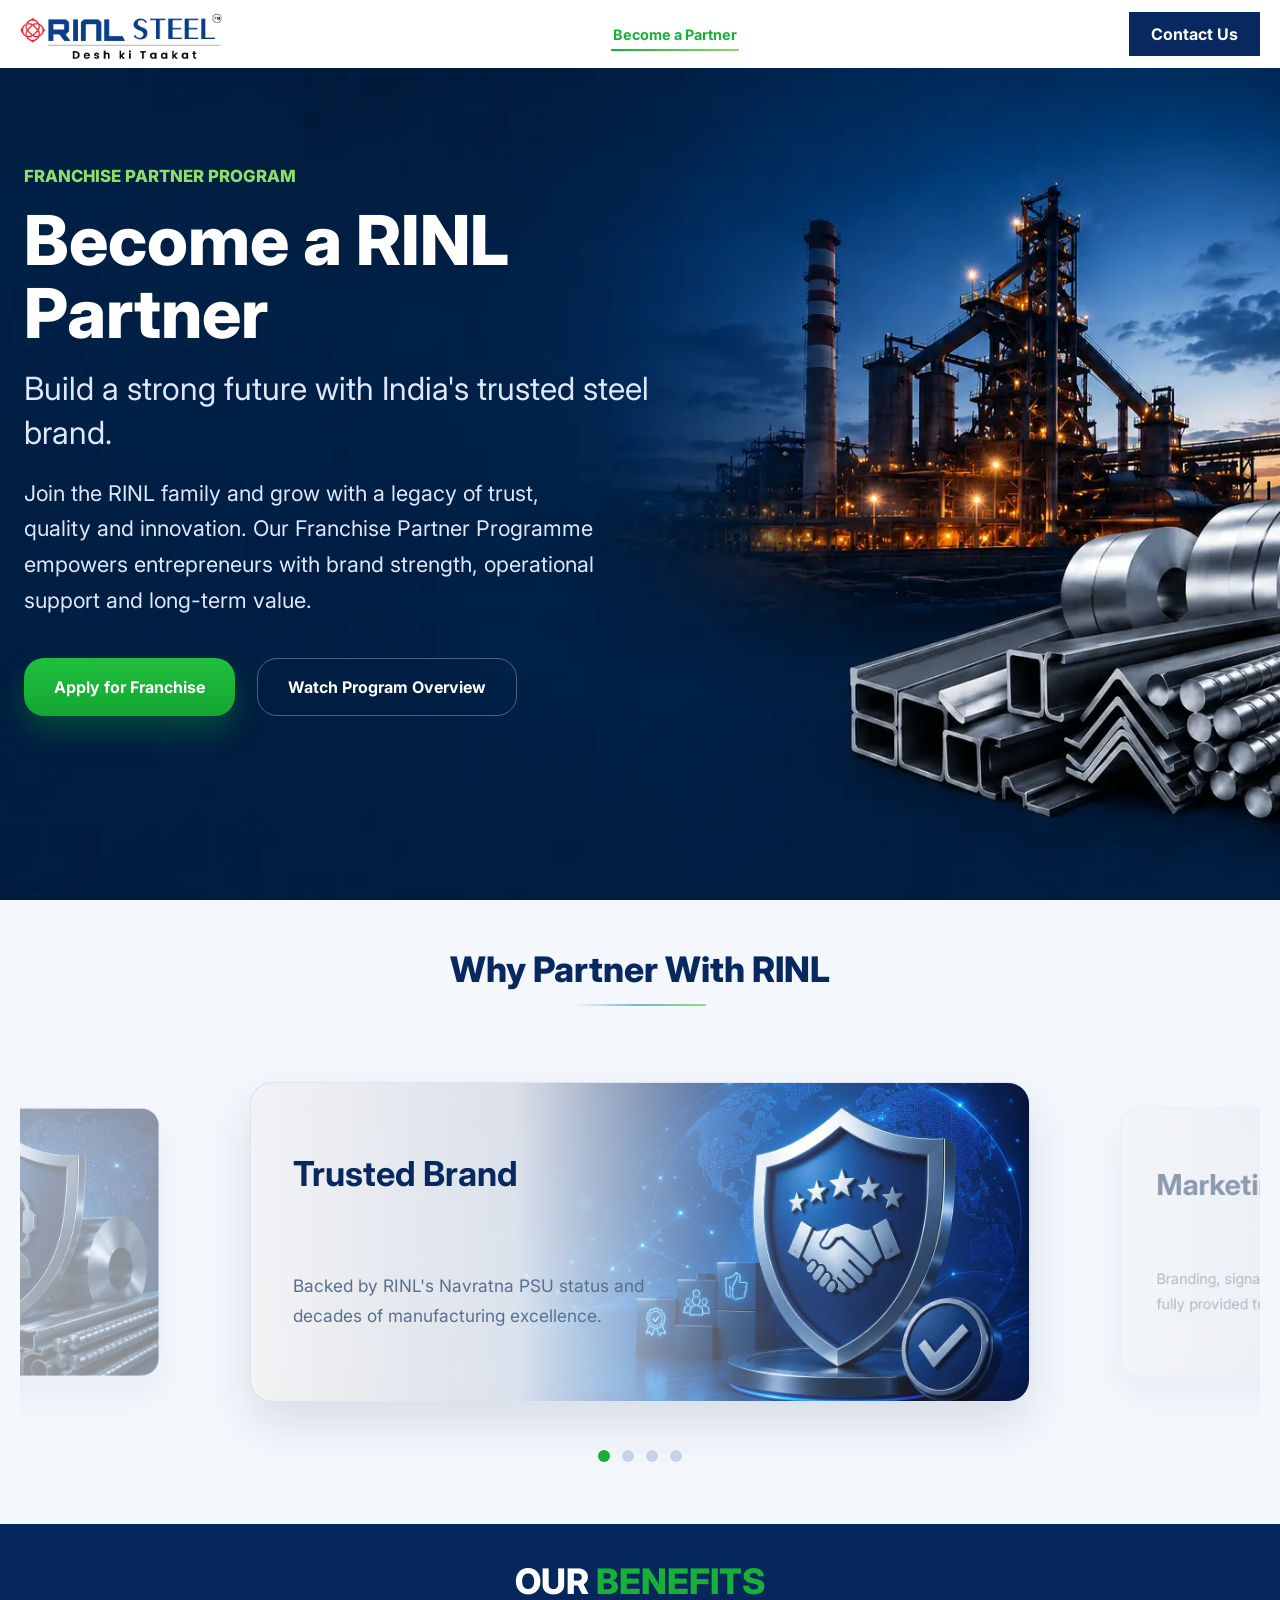
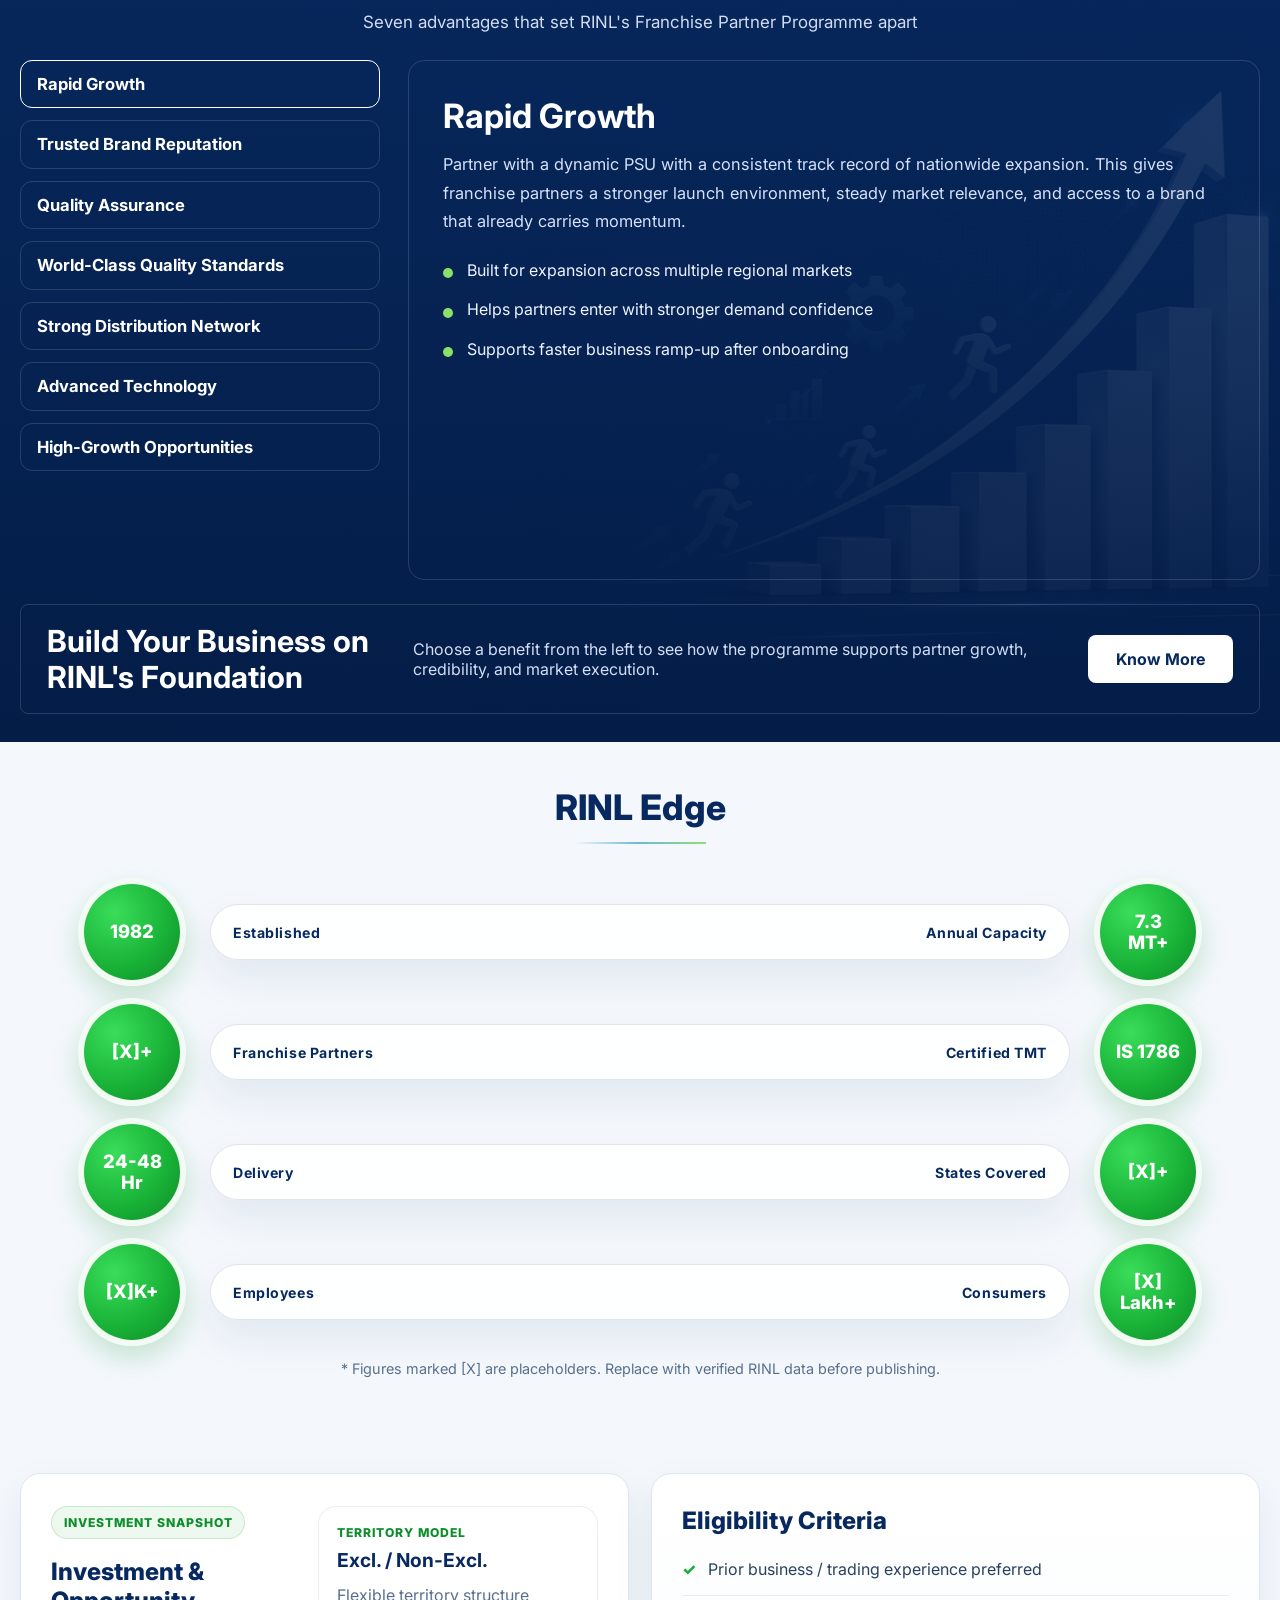
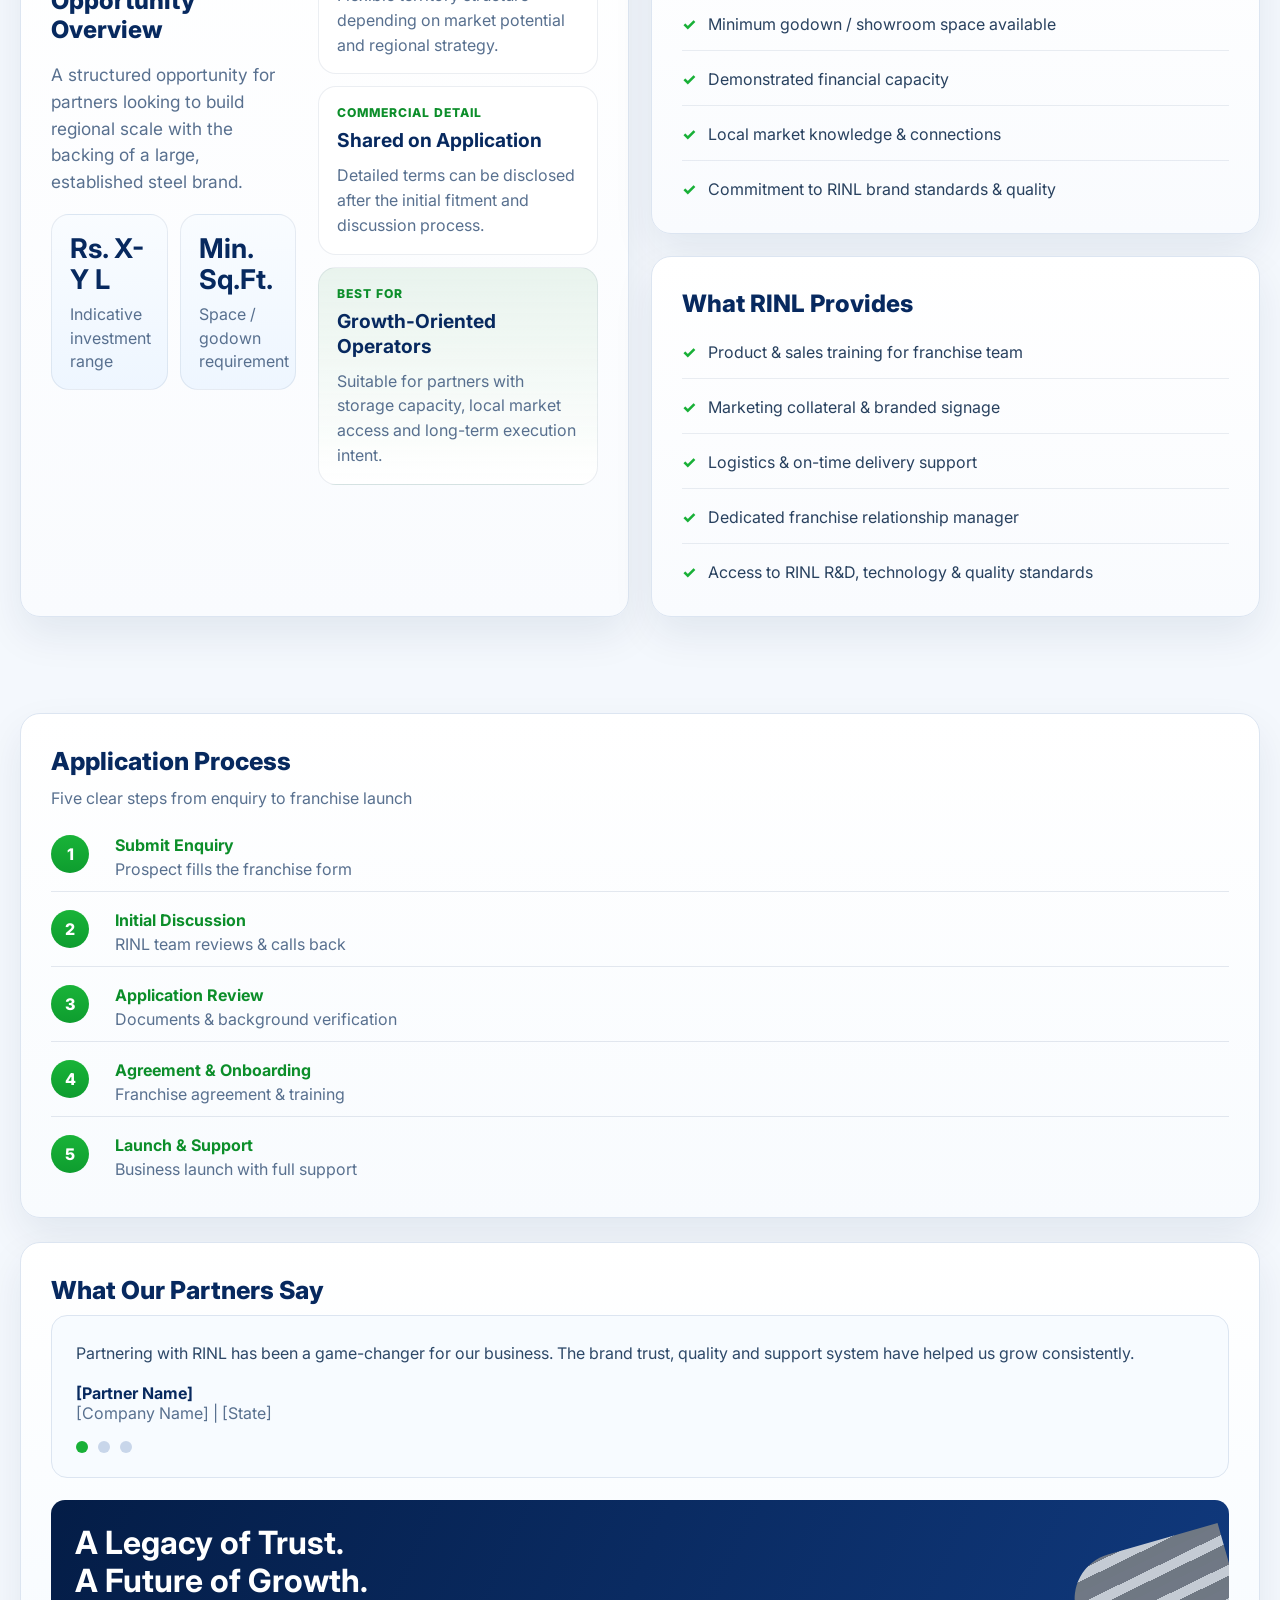
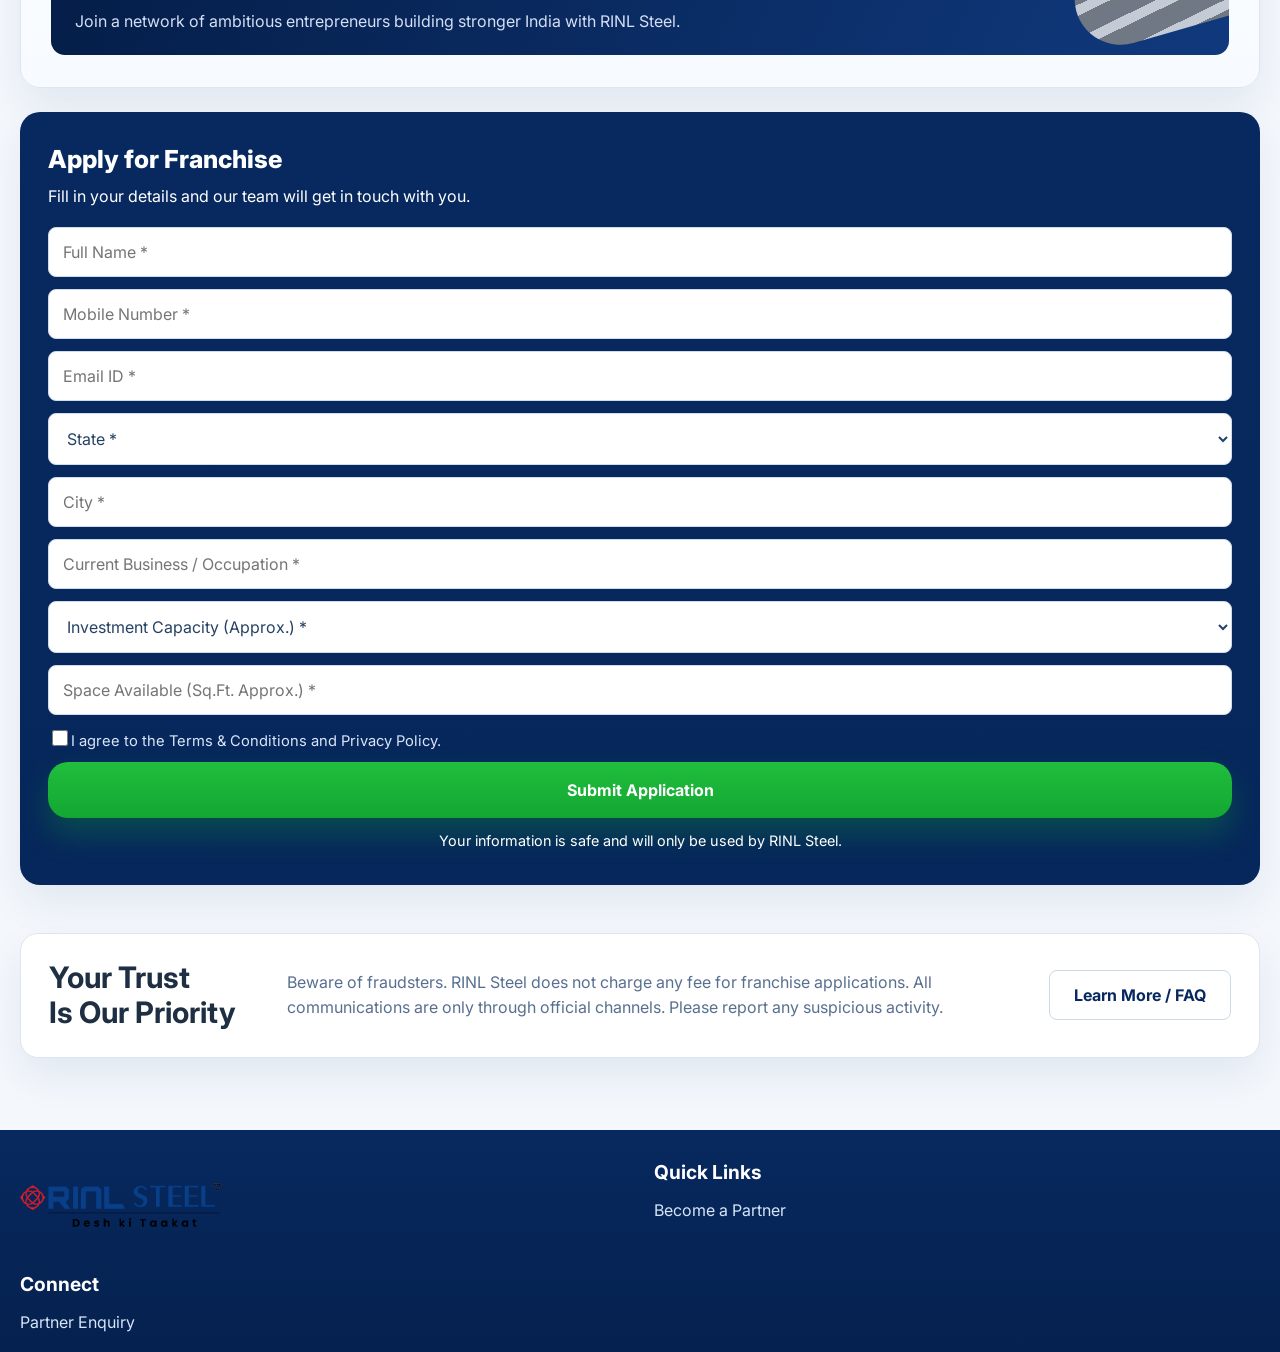
==== commit 2bf7b76d: "Show partner page only on Netlify" ====
--- a/index.html
+++ b/index.html
@@ -5,15 +5,15 @@
   <meta name="viewport" content="width=device-width, initial-scale=1.0" />
   <meta
     name="description"
-    content="RINL Steel delivers trusted steel products, manufacturing strength and franchise growth opportunities through a multi-page digital experience."
+    content="Become a RINL Steel franchise partner and build your business with a trusted steel brand, reliable supply chain, marketing support, and structured onboarding."
   />
-  <title>RINL Steel | Home</title>
+  <title>Become a Franchise Partner | RINL Steel</title>
   <link rel="preconnect" href="https://fonts.googleapis.com">
   <link rel="preconnect" href="https://fonts.gstatic.com" crossorigin>
   <link href="https://fonts.googleapis.com/css2?family=Inter:wght@400;500;600;700;800&display=swap" rel="stylesheet">
   <link rel="stylesheet" href="styles.css" />
 </head>
-<body data-page="home">
+<body data-page="partner">
   <header class="site-header" data-header>
     <div class="container header-inner">
       <a class="brand" href="index.html" aria-label="RINL Steel home">
@@ -23,160 +23,450 @@
         <span></span><span></span><span></span>
       </button>
       <nav class="main-nav" data-nav>
-        <a href="index.html" data-nav-link="home">Home</a>
-        <a href="about.html" data-nav-link="about">About Us</a>
-        <a href="products.html" data-nav-link="products">Products</a>
-        <a href="services.html" data-nav-link="services">Services</a>
-        <a href="become-partner.html" data-nav-link="partner">Become a Partner</a>
+        <a href="index.html" data-nav-link="partner">Become a Partner</a>
       </nav>
-      <a class="header-cta" href="become-partner.html#contact">Contact Us</a>
+      <a class="header-cta" href="#contact">Contact Us</a>
     </div>
   </header>
 
   <main>
-    <section class="page-hero page-hero-home" id="top">
-      <div class="container hero-composition">
-        <div class="page-hero-copy reveal">
-          <p class="eyebrow">Steel For Nation Building</p>
-          <h1>RINL Steel shaped as a living industrial story, not a brochure.</h1>
-          <p class="page-hero-text">
-            Explore manufacturing capability, product depth, service infrastructure and partnership opportunities through a site built around motion, rhythm and steel-grade confidence.
+    <section class="hero" id="top">
+      <div class="container hero-shell">
+        <div class="hero-copy reveal">
+          <p class="eyebrow">Franchise Partner Program</p>
+          <h1>Become a RINL Partner</h1>
+          <p class="hero-lead">Build a strong future with India's trusted steel brand.</p>
+          <p class="hero-text">
+            Join the RINL family and grow with a legacy of trust, quality and innovation. Our Franchise Partner Programme empowers entrepreneurs with brand strength, operational support and long-term value.
           </p>
           <div class="hero-actions">
-            <a class="btn btn-primary" href="products.html">Explore Products</a>
-            <a class="btn btn-ghost" href="become-partner.html">Become a Partner</a>
-          </div>
-        </div>
-        <div class="hero-frame reveal delay-1">
-          <div class="hero-frame-panel hero-frame-panel-main">
-            <span>Integrated Steel Enterprise</span>
-            <strong>Manufacturing scale, certified quality and market reach.</strong>
-          </div>
-          <div class="hero-frame-rail">
-            <div><span>Plant Legacy</span><strong>Since 1982</strong></div>
-            <div><span>Core Focus</span><strong>TMT, wire rods, structurals, billets</strong></div>
-            <div><span>Growth Route</span><strong>Projects, distribution, franchise channels</strong></div>
-          </div>
-        </div>
-      </div>
-    </section>
-
-    <section class="signal-marquee">
-      <div class="container signal-marquee-track reveal">
-        <span>Navratna PSU heritage</span>
-        <span>Integrated manufacturing capability</span>
-        <span>Trusted structural steel applications</span>
-        <span>Certified product discipline</span>
-        <span>Growing partner ecosystem</span>
-      </div>
-    </section>
-
-    <section class="section home-axis">
+            <a class="btn btn-primary" href="#contact">Apply for Franchise</a>
+            <a class="btn btn-ghost" href="#overview">Watch Program Overview</a>
+          </div>
+        </div>
+      </div>
+    </section>
+
+    <section class="section" id="overview">
       <div class="container">
         <div class="section-title section-title-stack reveal">
-          <h2>The RINL Industrial Axis</h2>
+          <h2>Why Partner With RINL</h2>
           <span></span>
         </div>
-        <div class="axis-layout">
-          <article class="axis-manifesto reveal">
-            <span class="section-kicker">What Defines The Brand</span>
-            <p>
-              RINL stands at the intersection of public-sector credibility, plant-scale execution and steel products built for infrastructure, fabrication and construction demand. The brand story is not only about output, but about consistency, technical confidence and long-cycle market presence.
-            </p>
-          </article>
-          <div class="axis-spine">
-            <article class="axis-node reveal delay-1">
-              <span>01</span>
-              <strong>Production Backbone</strong>
-              <p>Built around industrial systems, process discipline and product streams relevant to large-scale steel demand.</p>
-            </article>
-            <article class="axis-node reveal delay-2">
-              <span>02</span>
-              <strong>Product Relevance</strong>
-              <p>TMT bars, wire rods, structurals and semis positioned for construction, engineering and downstream requirements.</p>
-            </article>
-            <article class="axis-node reveal delay-3">
-              <span>03</span>
-              <strong>Market Enablement</strong>
-              <p>Support structures across distribution, project relationships, partner onboarding and commercial engagement.</p>
-            </article>
-          </div>
-        </div>
-      </div>
-    </section>
-
-    <section class="section steel-ribbons">
+        <div class="why-carousel reveal" data-why-carousel>
+          <div class="why-track" data-why-track>
+            <article class="why-slide why-slide-brand active" data-why-slide>
+              <div class="why-slide-inner">
+                <h3>Trusted Brand</h3>
+                <p>Backed by RINL's Navratna PSU status and decades of manufacturing excellence.</p>
+              </div>
+            </article>
+            <article class="why-slide why-slide-marketing" data-why-slide>
+              <div class="why-slide-inner">
+                <h3>Marketing Support</h3>
+                <p>Branding, signage and promotional collateral fully provided to franchise partners.</p>
+              </div>
+            </article>
+            <article class="why-slide why-slide-supply" data-why-slide>
+              <div class="why-slide-inner">
+                <h3>Reliable Supply Chain</h3>
+                <p>On-time delivery across RINL's robust national partner network.</p>
+              </div>
+            </article>
+            <article class="why-slide why-slide-support" data-why-slide>
+              <div class="why-slide-inner">
+                <h3>Dedicated Support</h3>
+                <p>Franchise relationship manager and structured onboarding training programme.</p>
+              </div>
+            </article>
+          </div>
+          <div class="why-dots" aria-label="Why partner slides">
+            <button class="active" type="button" aria-label="Slide 1" data-why-dot="0"></button>
+            <button type="button" aria-label="Slide 2" data-why-dot="1"></button>
+            <button type="button" aria-label="Slide 3" data-why-dot="2"></button>
+            <button type="button" aria-label="Slide 4" data-why-dot="3"></button>
+          </div>
+        </div>
+      </div>
+    </section>
+
+    <section class="benefits-band" id="benefits" data-benefit-bg="growth">
+      <div class="container">
+        <div class="band-title reveal">
+          <h2>Our <span>Benefits</span></h2>
+          <p>Seven advantages that set RINL's Franchise Partner Programme apart</p>
+        </div>
+        <div class="benefits-layout reveal" data-benefits>
+          <div class="benefits-menu" role="tablist" aria-label="Benefits menu">
+            <button class="benefit-tab active" type="button" role="tab" aria-selected="true" data-benefit-tab="growth">
+              <span>Rapid Growth</span>
+            </button>
+            <button class="benefit-tab" type="button" role="tab" aria-selected="false" data-benefit-tab="reputation">
+              <span>Trusted Brand Reputation</span>
+            </button>
+            <button class="benefit-tab" type="button" role="tab" aria-selected="false" data-benefit-tab="quality">
+              <span>Quality Assurance</span>
+            </button>
+            <button class="benefit-tab" type="button" role="tab" aria-selected="false" data-benefit-tab="standards">
+              <span>World-Class Quality Standards</span>
+            </button>
+            <button class="benefit-tab" type="button" role="tab" aria-selected="false" data-benefit-tab="distribution">
+              <span>Strong Distribution Network</span>
+            </button>
+            <button class="benefit-tab" type="button" role="tab" aria-selected="false" data-benefit-tab="technology">
+              <span>Advanced Technology</span>
+            </button>
+            <button class="benefit-tab" type="button" role="tab" aria-selected="false" data-benefit-tab="opportunities">
+              <span>High-Growth Opportunities</span>
+            </button>
+          </div>
+
+          <div class="benefits-content">
+            <article class="benefit-panel active" role="tabpanel" data-benefit-panel="growth">
+              <h3>Rapid Growth</h3>
+              <p>Partner with a dynamic PSU with a consistent track record of nationwide expansion. This gives franchise partners a stronger launch environment, steady market relevance, and access to a brand that already carries momentum.</p>
+              <ul class="benefit-points">
+                <li>Built for expansion across multiple regional markets</li>
+                <li>Helps partners enter with stronger demand confidence</li>
+                <li>Supports faster business ramp-up after onboarding</li>
+              </ul>
+            </article>
+
+            <article class="benefit-panel" role="tabpanel" hidden data-benefit-panel="reputation">
+              <h3>Trusted Brand Reputation</h3>
+              <p>Leverage the trust and credibility of RINL Vizag Steel. Brand familiarity reduces friction in early customer conversations and gives partners a more credible commercial position from the start.</p>
+              <ul class="benefit-points">
+                <li>Improves local trust with dealers and end customers</li>
+                <li>Strengthens visibility in competitive markets</li>
+                <li>Helps partners build confidence faster than an unknown brand</li>
+              </ul>
+            </article>
+
+            <article class="benefit-panel" role="tabpanel" hidden data-benefit-panel="quality">
+              <h3>Quality Assurance</h3>
+              <p>Strict quality checks help ensure customer trust. Consistency in product quality protects the brand and gives franchise partners a more dependable foundation for repeat business.</p>
+              <ul class="benefit-points">
+                <li>Supports reliable product positioning in the market</li>
+                <li>Reduces credibility risk during scale-up</li>
+                <li>Helps maintain long-term customer retention</li>
+              </ul>
+            </article>
+
+            <article class="benefit-panel" role="tabpanel" hidden data-benefit-panel="standards">
+              <h3>World-Class Quality Standards</h3>
+              <p>Certified products conforming to IS 1786 and BIS norms provide measurable assurance. That gives partners a clear technical and commercial advantage when selling into quality-sensitive projects.</p>
+              <ul class="benefit-points">
+                <li>Aligned with recognised certification standards</li>
+                <li>Useful for institutional and infrastructure demand</li>
+                <li>Supports a stronger value proposition in technical sales</li>
+              </ul>
+            </article>
+
+            <article class="benefit-panel" role="tabpanel" hidden data-benefit-panel="distribution">
+              <h3>Strong Distribution Network</h3>
+              <p>Wide reach across India supports dependable market presence. A strong distribution setup helps franchise partners operate with better continuity and fulfilment confidence.</p>
+              <ul class="benefit-points">
+                <li>Improves supply coordination across territories</li>
+                <li>Supports market reach with lower operational friction</li>
+                <li>Strengthens delivery discipline for partners and customers</li>
+              </ul>
+            </article>
+
+            <article class="benefit-panel" role="tabpanel" hidden data-benefit-panel="technology">
+              <h3>Advanced Technology</h3>
+              <p>Access to modern technology and innovative practices helps the partner network stay commercially relevant. It also supports stronger positioning where product knowledge and technical confidence matter.</p>
+              <ul class="benefit-points">
+                <li>Backed by RINL's manufacturing and R&amp;D capabilities</li>
+                <li>Improves technical confidence during partner selling</li>
+                <li>Helps sustain quality and process discipline</li>
+              </ul>
+            </article>
+
+            <article class="benefit-panel" role="tabpanel" hidden data-benefit-panel="opportunities">
+              <h3>High-Growth Opportunities</h3>
+              <p>Be part of India's infrastructure and construction growth story. Franchise partners are positioned to participate in sectors where steel demand remains strategically important.</p>
+              <ul class="benefit-points">
+                <li>Connected to large structural demand segments</li>
+                <li>Relevant for long-term infrastructure growth</li>
+                <li>Creates room for scale through regional execution</li>
+              </ul>
+            </article>
+          </div>
+        </div>
+
+        <div class="benefits-cta reveal delay-1">
+          <div class="cta-copy">
+            <strong>Build Your Business on RINL's Foundation</strong>
+            <p>Choose a benefit from the left to see how the programme supports partner growth, credibility, and market execution.</p>
+          </div>
+          <a class="cta-button" href="#contact">Know More</a>
+        </div>
+      </div>
+    </section>
+
+    <section class="section edge-section" id="edge">
       <div class="container">
         <div class="section-title section-title-stack reveal">
-          <h2>Steel In Motion</h2>
+          <h2>RINL Edge</h2>
           <span></span>
         </div>
-        <div class="ribbon-stack">
-          <article class="ribbon-band reveal">
-            <div class="ribbon-band-copy">
-              <span>Products</span>
-              <h3>Core product lines shaped for infrastructure and fabrication demand.</h3>
-            </div>
-            <a href="products.html">View Product Range</a>
-          </article>
-          <article class="ribbon-band reveal delay-1">
-            <div class="ribbon-band-copy">
-              <span>Capabilities</span>
-              <h3>Operational strength expressed through quality control, delivery systems and industrial coordination.</h3>
-            </div>
-            <a href="services.html">See Service Capabilities</a>
-          </article>
-          <article class="ribbon-band reveal delay-2">
-            <div class="ribbon-band-copy">
-              <span>Partnership</span>
-              <h3>Commercial pathways for distributors and growth-oriented entrepreneurs looking to scale with RINL.</h3>
-            </div>
-            <a href="become-partner.html">Partner With RINL</a>
-          </article>
-        </div>
-      </div>
-    </section>
-
-    <section class="section home-landscape">
-      <div class="container landscape-grid">
-        <article class="landscape-panel reveal">
-          <span class="section-kicker">Why This Site Theme</span>
-          <h2>Not a row of cards. A controlled, engineered visual system.</h2>
-          <p>
-            The layout language uses rails, spines, bands and suspended panels to feel closer to industrial movement than to standard corporate templates. That gives the brand a stronger digital personality while staying implementable in plain HTML, CSS and JS.
-          </p>
+        <div class="edge-orbit reveal">
+          <article class="edge-pair">
+            <button class="edge-badge edge-badge-left" type="button">
+              <span>1982</span>
+            </button>
+            <div class="edge-lane">
+              <span class="edge-anchor edge-anchor-left">Established</span>
+              <span class="edge-anchor edge-anchor-right">Annual Capacity</span>
+              <span class="edge-lane-text edge-lane-left">Established | RINL Steel | One of India's premier PSU steel enterprises.</span>
+              <span class="edge-lane-text edge-lane-right">Annual Capacity | Steel Production | Large-scale steel production capacity at plant.</span>
+            </div>
+            <button class="edge-badge edge-badge-right" type="button">
+              <span>7.3 MT+</span>
+            </button>
+          </article>
+          <article class="edge-pair">
+            <button class="edge-badge edge-badge-left" type="button">
+              <span>[X]+</span>
+            </button>
+            <div class="edge-lane">
+              <span class="edge-anchor edge-anchor-left">Franchise Partners</span>
+              <span class="edge-anchor edge-anchor-right">Certified TMT</span>
+              <span class="edge-lane-text edge-lane-left">Franchise Partners | Authorised Network | Authorised partner network across India.</span>
+              <span class="edge-lane-text edge-lane-right">Certified TMT | Quality Standard | Rigorous quality certification benchmark.</span>
+            </div>
+            <button class="edge-badge edge-badge-right" type="button">
+              <span>IS 1786</span>
+            </button>
+          </article>
+          <article class="edge-pair">
+            <button class="edge-badge edge-badge-left" type="button">
+              <span>24-48 Hr</span>
+            </button>
+            <div class="edge-lane">
+              <span class="edge-anchor edge-anchor-left">Delivery</span>
+              <span class="edge-anchor edge-anchor-right">States Covered</span>
+              <span class="edge-lane-text edge-lane-left">Delivery | Dispatch Support | Fast dispatch to franchise partner locations.</span>
+              <span class="edge-lane-text edge-lane-right">States Covered | Distribution Reach | Pan-India distribution network presence.</span>
+            </div>
+            <button class="edge-badge edge-badge-right" type="button">
+              <span>[X]+</span>
+            </button>
+          </article>
+          <article class="edge-pair">
+            <button class="edge-badge edge-badge-left" type="button">
+              <span>[X]K+</span>
+            </button>
+            <div class="edge-lane">
+              <span class="edge-anchor edge-anchor-left">Employees</span>
+              <span class="edge-anchor edge-anchor-right">Consumers</span>
+              <span class="edge-lane-text edge-lane-left">Employees | Operations Team | Workforce dedicated to operations and support.</span>
+              <span class="edge-lane-text edge-lane-right">Consumers | End Users | End customers using RINL Vizag Steel TMT bars.</span>
+            </div>
+            <button class="edge-badge edge-badge-right" type="button">
+              <span>[X] Lakh+</span>
+            </button>
+          </article>
+        </div>
+        <div class="edge-mobile-grid">
+          <div class="edge-mobile-row reveal">
+            <article class="edge-mobile-card edge-mobile-card-left">
+              <span class="edge-mobile-value">1982</span>
+              <span class="edge-mobile-label">Established</span>
+              <p>One of India's premier PSU steel enterprises.</p>
+            </article>
+            <article class="edge-mobile-card edge-mobile-card-right">
+              <span class="edge-mobile-value">7.3 MT+</span>
+              <span class="edge-mobile-label">Annual Capacity</span>
+              <p>Large-scale steel production capacity at plant.</p>
+            </article>
+          </div>
+          <div class="edge-mobile-row reveal">
+            <article class="edge-mobile-card edge-mobile-card-left">
+              <span class="edge-mobile-value">[X]+</span>
+              <span class="edge-mobile-label">Franchise Partners</span>
+              <p>Authorised partner network across India.</p>
+            </article>
+            <article class="edge-mobile-card edge-mobile-card-right">
+              <span class="edge-mobile-value">IS 1786</span>
+              <span class="edge-mobile-label">Certified TMT</span>
+              <p>Rigorous quality certification benchmark.</p>
+            </article>
+          </div>
+          <div class="edge-mobile-row reveal">
+            <article class="edge-mobile-card edge-mobile-card-left">
+              <span class="edge-mobile-value">24-48 Hr</span>
+              <span class="edge-mobile-label">Delivery</span>
+              <p>Fast dispatch to franchise partner locations.</p>
+            </article>
+            <article class="edge-mobile-card edge-mobile-card-right">
+              <span class="edge-mobile-value">[X]K+</span>
+              <span class="edge-mobile-label">Employees</span>
+              <p>Workforce dedicated to operations and support.</p>
+            </article>
+          </div>
+          <div class="edge-mobile-row reveal">
+            <article class="edge-mobile-card edge-mobile-card-left">
+              <span class="edge-mobile-value">[X]+</span>
+              <span class="edge-mobile-label">States Covered</span>
+              <p>Pan-India distribution network presence.</p>
+            </article>
+            <article class="edge-mobile-card edge-mobile-card-right">
+              <span class="edge-mobile-value">[X] Lakh+</span>
+              <span class="edge-mobile-label">Consumers</span>
+              <p>End customers using RINL Vizag Steel TMT bars.</p>
+            </article>
+          </div>
+        </div>
+        <p class="edge-note reveal">* Figures marked [X] are placeholders. Replace with verified RINL data before publishing.</p>
+      </div>
+    </section>
+
+    <section class="section matrix-section">
+      <div class="container matrix-grid">
+        <article class="matrix-card reveal">
+          <div class="investment-overview">
+            <div class="investment-copy">
+              <span class="investment-kicker">Investment Snapshot</span>
+              <h2>Investment &amp; Opportunity Overview</h2>
+              <p class="investment-lead">A structured opportunity for partners looking to build regional scale with the backing of a large, established steel brand.</p>
+              <div class="investment-highlights">
+                <div>
+                  <strong>Rs. X-Y L</strong>
+                  <span>Indicative investment range</span>
+                </div>
+                <div>
+                  <strong>Min. Sq.Ft.</strong>
+                  <span>Space / godown requirement</span>
+                </div>
+              </div>
+            </div>
+            <div class="investment-stack">
+              <div class="investment-signal">
+                <span class="investment-signal-label">Territory Model</span>
+                <strong>Excl. / Non-Excl.</strong>
+                <p>Flexible territory structure depending on market potential and regional strategy.</p>
+              </div>
+              <div class="investment-signal">
+                <span class="investment-signal-label">Commercial Detail</span>
+                <strong>Shared on Application</strong>
+                <p>Detailed terms can be disclosed after the initial fitment and discussion process.</p>
+              </div>
+              <div class="investment-signal investment-signal-accent">
+                <span class="investment-signal-label">Best For</span>
+                <strong>Growth-Oriented Operators</strong>
+                <p>Suitable for partners with storage capacity, local market access and long-term execution intent.</p>
+              </div>
+            </div>
+          </div>
         </article>
-        <div class="landscape-columns">
-          <div class="landscape-column reveal delay-1">
-            <strong>Bold vertical rhythm</strong>
-            <p>Sections stack like production stages rather than landing-page modules.</p>
-          </div>
-          <div class="landscape-column reveal delay-2">
-            <strong>Animation with purpose</strong>
-            <p>Elements slide, reveal and assemble as if process lines are activating.</p>
-          </div>
-          <div class="landscape-column reveal delay-3">
-            <strong>Reusable for React later</strong>
-            <p>Each block can be ported into components without redesigning the structure.</p>
-          </div>
-        </div>
-      </div>
-    </section>
-
-    <section class="section home-cta-shell">
-      <div class="container">
-        <div class="home-cta reveal">
-          <div>
-            <span class="section-kicker">Next Step</span>
-            <h2>Enter through the product route, the service route or the partner route.</h2>
-          </div>
-          <div class="home-cta-links">
-            <a href="about.html">About RINL</a>
-            <a href="products.html">Products</a>
-            <a href="services.html">Services</a>
-            <a href="become-partner.html">Become a Partner</a>
-          </div>
-        </div>
+        <div class="matrix-side">
+          <article class="matrix-card reveal delay-1">
+            <h2>Eligibility Criteria</h2>
+            <ul class="tick-list">
+              <li>Prior business / trading experience preferred</li>
+              <li>Minimum godown / showroom space available</li>
+              <li>Demonstrated financial capacity</li>
+              <li>Local market knowledge &amp; connections</li>
+              <li>Commitment to RINL brand standards &amp; quality</li>
+            </ul>
+          </article>
+          <article class="matrix-card reveal delay-2">
+            <h2>What RINL Provides</h2>
+            <ul class="tick-list">
+              <li>Product &amp; sales training for franchise team</li>
+              <li>Marketing collateral &amp; branded signage</li>
+              <li>Logistics &amp; on-time delivery support</li>
+              <li>Dedicated franchise relationship manager</li>
+              <li>Access to RINL R&amp;D, technology &amp; quality standards</li>
+            </ul>
+          </article>
+        </div>
+      </div>
+    </section>
+
+    <section class="section lower-section" id="process">
+      <div class="container lower-grid">
+        <div class="lower-main">
+          <article class="panel-card process-panel reveal">
+            <h2>Application Process</h2>
+            <p class="panel-subtitle">Five clear steps from enquiry to franchise launch</p>
+            <ol class="process-list">
+              <li><b>Submit Enquiry</b><span>Prospect fills the franchise form</span></li>
+              <li><b>Initial Discussion</b><span>RINL team reviews &amp; calls back</span></li>
+              <li><b>Application Review</b><span>Documents &amp; background verification</span></li>
+              <li><b>Agreement &amp; Onboarding</b><span>Franchise agreement &amp; training</span></li>
+              <li><b>Launch &amp; Support</b><span>Business launch with full support</span></li>
+            </ol>
+          </article>
+
+          <article class="panel-card story-panel reveal delay-1">
+            <h2>What Our Partners Say</h2>
+            <div class="testimonial-box" data-testimonial>
+              <p class="quote">Partnering with RINL has been a game-changer for our business. The brand trust, quality and support system have helped us grow consistently.</p>
+              <strong>[Partner Name]</strong>
+              <span>[Company Name] | [State]</span>
+              <div class="dots">
+                <button class="active" aria-label="Testimonial 1"></button>
+                <button aria-label="Testimonial 2"></button>
+                <button aria-label="Testimonial 3"></button>
+              </div>
+            </div>
+            <div class="legacy-banner">
+              <div>
+                <strong>A Legacy of Trust.<br>A Future of Growth.</strong>
+                <p>Join a network of ambitious entrepreneurs building stronger India with RINL Steel.</p>
+              </div>
+              <div class="legacy-bars" aria-hidden="true"></div>
+            </div>
+          </article>
+        </div>
+
+        <aside class="form-panel reveal delay-2" id="contact">
+          <h2>Apply for Franchise</h2>
+          <p>Fill in your details and our team will get in touch with you.</p>
+          <form class="lead-form" action="https://formspree.io/f/your-form-id" method="POST">
+            <label><input name="name" type="text" required placeholder="Full Name *"></label>
+            <label><input name="phone" type="tel" required placeholder="Mobile Number *"></label>
+            <label><input name="email" type="email" required placeholder="Email ID *"></label>
+            <label>
+              <select name="state" required>
+                <option value="">State *</option>
+                <option>Andhra Pradesh</option>
+                <option>Telangana</option>
+                <option>Tamil Nadu</option>
+                <option>Karnataka</option>
+                <option>Maharashtra</option>
+                <option>Other</option>
+              </select>
+            </label>
+            <label><input name="city" type="text" required placeholder="City *"></label>
+            <label><input name="business" type="text" placeholder="Current Business / Occupation *"></label>
+            <label>
+              <select name="investment_capacity" required>
+                <option value="">Investment Capacity (Approx.) *</option>
+                <option>&lt; Rs. 10L</option>
+                <option>Rs. 10L-Rs. 25L</option>
+                <option>Rs. 25L-Rs. 50L</option>
+                <option>Rs. 50L+</option>
+              </select>
+            </label>
+            <label><input name="space" type="text" placeholder="Space Available (Sq.Ft. Approx.) *"></label>
+            <label class="checkbox-row"><input type="checkbox" required><span>I agree to the Terms &amp; Conditions and Privacy Policy.</span></label>
+            <button class="btn btn-primary" type="submit">Submit Application</button>
+            <p class="form-note">Your information is safe and will only be used by RINL Steel.</p>
+          </form>
+        </aside>
+      </div>
+    </section>
+
+    <section class="section trust-section">
+      <div class="container trust-row">
+        <div class="trust-copy">
+          <strong>Your Trust<br>Is Our Priority</strong>
+          <p>Beware of fraudsters. RINL Steel does not charge any fee for franchise applications. All communications are only through official channels. Please report any suspicious activity.</p>
+        </div>
+        <a class="trust-link" href="#overview">Learn More / FAQ</a>
       </div>
     </section>
   </main>
@@ -190,24 +480,11 @@
       </div>
       <div>
         <h3>Quick Links</h3>
-        <a href="index.html">Home</a>
-        <a href="about.html">About Us</a>
-        <a href="products.html">Products</a>
-        <a href="services.html">Services</a>
-        <a href="become-partner.html">Become a Partner</a>
-      </div>
-      <div>
-        <h3>Product Focus</h3>
-        <a href="products.html#tmt">TMT Bars</a>
-        <a href="products.html#wire-rods">Wire Rods</a>
-        <a href="products.html#structurals">Structurals</a>
-        <a href="products.html#semis">Billets & Semis</a>
+        <a href="index.html">Become a Partner</a>
       </div>
       <div>
         <h3>Connect</h3>
-        <a href="services.html">Service Capabilities</a>
-        <a href="become-partner.html#contact">Partner Enquiry</a>
-        <a href="about.html#presence">Industrial Presence</a>
+        <a href="#contact">Partner Enquiry</a>
       </div>
     </div>
     <div class="container footer-bottom">
--- a/styles.css
+++ b/styles.css
@@ -11,6 +11,7 @@
   --white:#ffffff;
   --shadow:0 18px 40px rgba(6,32,74,.08);
   --font:'Inter',system-ui,sans-serif;
+  --header-height:68px;
 }
 
 *{box-sizing:border-box}
@@ -120,19 +121,19 @@
 }
 
 .hero{
-  background:
-    linear-gradient(90deg, rgba(4,29,71,.88) 0%, rgba(8,42,97,.72) 28%, rgba(8,42,97,.26) 52%, rgba(8,42,97,0) 72%),
-    url("assets/images/hero/Main%20Banner.webp") center center / cover no-repeat;
+  background:url("Banner%20Image.webp") center center / cover no-repeat;
+  background-color:#fff;
+  min-height:calc(100vh - var(--header-height));
 }
 
 .hero-shell{
   display:flex;
   align-items:center;
-  min-height:560px;
+  min-height:calc(100vh - var(--header-height));
 }
 
 .hero-copy{
-  padding:86px 0 86px 4px;
+  padding:0 0 86px 4px;
   color:var(--white);
   max-width:720px;
 }
@@ -150,12 +151,14 @@
   font-size:4.3rem;
   line-height:1.06;
   font-weight:800;
+  color:var(--white);
 }
 
 .hero-lead{
   margin:18px 0 0;
   font-size:2rem;
   line-height:1.35;
+  color:#dfe8fb;
 }
 
 .hero-text{
@@ -1332,53 +1335,332 @@
   position:relative;
   overflow:hidden;
   color:var(--white);
-}
-
-.page-hero:before{
-  content:"";
-  position:absolute;
-  inset:0;
-  background:
-    radial-gradient(circle at 78% 24%, rgba(38,173,68,.24) 0%, rgba(38,173,68,0) 34%),
-    linear-gradient(90deg, rgba(4,29,71,.92) 0%, rgba(8,42,97,.78) 44%, rgba(8,42,97,.3) 100%);
+  background:url("Banner%20Image.webp") center center / cover no-repeat;
+  background-color:#fff;
+  min-height:calc(100vh - var(--header-height));
 }
 
 .page-hero-home{
-  background:url("assets/images/hero/Main%20Banner.webp") center center / cover no-repeat;
-}
-
-.page-hero-about,
-.page-hero-products,
+  background:url("assets/images/home/home-banner.png") center center / cover no-repeat;
+  background-color:#091526;
+}
+
+.page-hero-about{
+  background:url("assets/images/about/about-banner.png") center center / cover no-repeat;
+  background-color:#07162b;
+}
+
+.page-hero-products{
+  background:url("Product Banner.webp") center center / cover no-repeat;
+  background-color:#fff;
+}
+
 .page-hero-services{
-  background:
-    linear-gradient(120deg, rgba(3,20,48,.88) 0%, rgba(9,46,105,.72) 54%, rgba(7,41,95,.42) 100%),
-    url("assets/images/hero/Main%20Banner.webp") center center / cover no-repeat;
-}
-
-.hero-composition,
-.page-hero-shell{
-  position:relative;
-  z-index:1;
+  background:url("assets/images/services/services-banner.png") center center / cover no-repeat;
+  background-color:#fff;
 }
 
 .hero-composition{
-  min-height:640px;
   display:grid;
   grid-template-columns:minmax(0,1.05fr) minmax(320px,.75fr);
   align-items:end;
   gap:26px;
-  padding:72px 0 64px;
+  min-height:calc(100vh - var(--header-height));
+  padding:0 0 64px;
 }
 
 .page-hero-shell{
-  min-height:420px;
   display:flex;
   align-items:flex-end;
-  padding:72px 0 52px;
+  min-height:calc(100vh - var(--header-height));
+  padding:0 0 52px;
+  position:relative;
+  z-index:1;
 }
 
 .page-hero-copy{
   max-width:840px;
+  color:var(--white);
+}
+
+.product-hero-layout{
+  width:100%;
+  display:grid;
+  grid-template-columns:minmax(0,1fr) minmax(460px,.82fr);
+  align-items:center;
+  gap:clamp(28px,4vw,72px);
+}
+
+.page-hero-copy-slider{
+  max-width:min(700px,100%);
+  width:min(840px,100%);
+  min-height:520px;
+  display:block;
+  position:relative;
+  z-index:5;
+  opacity:1;
+  transform:none;
+}
+
+.product-hero-slides{
+  position:relative;
+  width:100%;
+  max-width:700px;
+  height:520px;
+  min-height:520px;
+  overflow:hidden;
+}
+
+.product-hero-slide{
+  position:absolute;
+  inset:0;
+  display:flex;
+  align-items:center;
+  justify-content:center;
+  padding:36px;
+  border-radius:24px;
+  opacity:0;
+  transform:none;
+  background:transparent;
+  box-shadow:none;
+  border:1px solid transparent;
+  will-change:transform,opacity;
+}
+
+.product-hero-slide.active{
+  opacity:1;
+  transform:none;
+}
+
+.product-hero-slide.incoming{
+  animation:heroOverlapIn 1.35s cubic-bezier(.4,0,.2,1) both;
+}
+
+.product-hero-slide.exiting{
+  animation:heroOverlapOut 1.35s cubic-bezier(.4,0,.2,1) both;
+}
+
+.product-hero-slide-copy{
+  width:100%;
+  max-width:600px;
+  margin:auto;
+}
+
+.product-hero-slide-copy span{
+  display:inline-block;
+  margin-bottom:14px;
+  font-size:.84rem;
+  font-weight:800;
+  letter-spacing:.1em;
+  text-transform:uppercase;
+  color:rgba(255,255,255,.92);
+}
+
+.product-hero-slide-copy h1{
+  margin:0;
+  font-size:3.25rem;
+  line-height:1.05;
+  color:#fff;
+}
+
+.product-hero-slide-copy p{
+  margin:18px 0 0;
+  max-width:56ch;
+  font-size:1.1rem;
+  line-height:1.7;
+  color:rgba(255,255,255,.9);
+}
+
+.product-hero-slide-1{
+  background:transparent;
+  border-color:transparent;
+  box-shadow:none;
+}
+
+.page-hero-products .page-hero-shell{
+  align-items:center;
+}
+
+.page-hero-products .page-hero-copy-slider{
+  margin:auto 0;
+}
+
+.product-hero-slide.active .product-hero-slide-copy,
+.product-hero-slide.exiting .product-hero-slide-copy{
+  transition:opacity 1.35s cubic-bezier(.4,0,.2,1);
+}
+
+.product-hero-slide-1 .product-hero-slide-copy{
+  padding:0;
+  background:transparent;
+  box-shadow:none;
+  text-shadow:0 3px 18px rgba(0,0,0,.65);
+}
+
+.product-hero-slide:not(.product-hero-slide-1) .product-hero-slide-copy{
+  text-shadow:0 3px 18px rgba(0,0,0,.6);
+}
+
+.product-hero-slide.active .product-hero-slide-copy{
+  transform:none;
+  opacity:1;
+}
+
+.product-hero-slide.exiting .product-hero-slide-copy{
+  transform:none;
+  opacity:.18;
+}
+
+.product-collage{
+  position:relative;
+  width:min(50vw,640px);
+  height:min(50vw,640px);
+  min-width:460px;
+  min-height:460px;
+  justify-self:end;
+  isolation:isolate;
+}
+
+.product-collage-item{
+  position:absolute;
+  margin:0;
+  border:2px solid rgba(255,255,255,.22);
+  background:rgba(255,255,255,.08);
+  box-shadow:0 20px 40px rgba(0,0,0,.24);
+  overflow:hidden;
+  opacity:.58;
+  filter:saturate(.82) brightness(.84);
+  transform:rotate(var(--tilt)) scale(.96);
+  transition:transform 1.05s cubic-bezier(.2,.8,.2,1), opacity 1.05s ease, filter 1.05s ease, border-color 1.05s ease, box-shadow 1.05s ease;
+  z-index:1;
+}
+
+.product-collage-item img{
+  display:block;
+  width:100%;
+  height:100%;
+  object-fit:cover;
+}
+
+.product-collage-item.is-active{
+  border-color:#2fbf5b;
+  box-shadow:0 26px 58px rgba(0,0,0,.34), 0 0 0 7px rgba(47,191,91,.34);
+  opacity:1;
+  filter:saturate(1.1) brightness(1.06);
+  transform:rotate(var(--tilt)) scale(1.12);
+  z-index:7;
+}
+
+.product-collage-tmt{
+  --tilt:-9deg;
+  left:3%;
+  top:0;
+  width:33%;
+  height:28%;
+  border-radius:34% 20% 28% 24%;
+  z-index:2;
+}
+
+.product-collage-angles{
+  --tilt:8deg;
+  right:5%;
+  top:2%;
+  width:34%;
+  height:30%;
+  border-radius:24% 38% 28% 30%;
+  z-index:3;
+}
+
+.product-collage-channels{
+  --tilt:-5deg;
+  left:33%;
+  top:25%;
+  width:34%;
+  height:27%;
+  border-radius:30% 22% 34% 24%;
+  z-index:1;
+}
+
+.product-collage-beams{
+  --tilt:9deg;
+  right:0;
+  top:39%;
+  width:35%;
+  height:29%;
+  border-radius:24% 32% 22% 38%;
+  z-index:4;
+}
+
+.product-collage-squares{
+  --tilt:-11deg;
+  left:0;
+  top:39%;
+  width:34%;
+  height:27%;
+  border-radius:22% 34% 28% 30%;
+  z-index:3;
+}
+
+.product-collage-flats{
+  --tilt:6deg;
+  left:14%;
+  bottom:0;
+  width:34%;
+  height:27%;
+  border-radius:36% 22% 30% 24%;
+  z-index:5;
+}
+
+.product-collage-rounds{
+  --tilt:-4deg;
+  right:12%;
+  bottom:2%;
+  width:35%;
+  height:27%;
+  border-radius:26% 30% 36% 20%;
+  z-index:6;
+}
+
+@keyframes heroOverlapIn{
+  0%{
+    opacity:0;
+    transform:none;
+  }
+  28%{
+    opacity:.18;
+    transform:none;
+  }
+  62%{
+    opacity:.68;
+    transform:none;
+  }
+  88%{
+    opacity:.94;
+    transform:none;
+  }
+  100%{
+    opacity:1;
+    transform:none;
+  }
+}
+
+@keyframes heroOverlapOut{
+  0%{
+    opacity:1;
+    transform:none;
+  }
+  30%{
+    opacity:.78;
+    transform:none;
+  }
+  72%{
+    opacity:.24;
+    transform:none;
+  }
+  100%{
+    opacity:0;
+    transform:none;
+  }
 }
 
 .page-hero-copy h1{
@@ -1386,12 +1668,13 @@
   font-size:4rem;
   line-height:1.04;
   letter-spacing:-.03em;
+  color:var(--white);
 }
 
 .page-hero-text{
   margin:20px 0 0;
   max-width:62ch;
-  color:#dfebfd;
+  color:#dfe8fb;
   font-size:1.18rem;
   line-height:1.7;
 }
@@ -1406,6 +1689,7 @@
   border:1px solid rgba(255,255,255,.16);
   background:rgba(255,255,255,.08);
   backdrop-filter:blur(8px);
+  box-shadow:var(--shadow);
 }
 
 .hero-frame-panel{
@@ -1429,6 +1713,7 @@
   margin-top:12px;
   font-size:1.55rem;
   line-height:1.35;
+  color:var(--white);
 }
 
 .hero-frame-rail{
@@ -1446,6 +1731,7 @@
   margin-top:8px;
   font-size:1rem;
   line-height:1.45;
+  color:var(--white);
 }
 
 .signal-marquee{
@@ -1485,7 +1771,9 @@
 .home-axis,
 .steel-ribbons,
 .home-landscape,
+.home-command-shell,
 .about-spine-shell,
+.about-capability-shell,
 .about-panels,
 .principle-river-shell,
 .product-spectrum-shell,
@@ -1614,7 +1902,7 @@
   display:grid;
   grid-template-columns:minmax(0,.9fr) minmax(0,1.1fr);
   gap:22px;
-  align-items:start;
+  align-items:stretch;
 }
 
 .landscape-panel{
@@ -1625,7 +1913,43 @@
   box-shadow:var(--shadow);
 }
 
+.home-flow-image,
+.about-capability-image{
+  position:relative;
+  min-height:420px;
+  margin:0;
+  overflow:hidden;
+  border-radius:30px;
+  border:1px solid rgba(7,41,95,.1);
+  background:#081d3d;
+  box-shadow:var(--shadow);
+  isolation:isolate;
+}
+
+.home-flow-image:before,
+.about-capability-image:before{
+  content:"";
+  position:absolute;
+  inset:0;
+  z-index:1;
+  pointer-events:none;
+  background:linear-gradient(110deg, rgba(6,28,64,.44), transparent 44%, rgba(24,176,55,.16));
+}
+
+.home-flow-image img,
+.about-capability-image img{
+  width:100%;
+  height:100%;
+  min-height:inherit;
+  display:block;
+  object-fit:cover;
+  transform:scale(1.04);
+  animation:industrialImageDrift 14s ease-in-out infinite alternate;
+}
+
 .landscape-panel h2,
+.home-command-copy h2,
+.about-capability-copy h2,
 .application-column h2,
 .service-cycle-copy h2{
   margin:10px 0 0;
@@ -1635,6 +1959,8 @@
 }
 
 .landscape-panel p,
+.home-command-copy p,
+.about-capability-copy p,
 .application-column p,
 .service-cycle-copy p{
   margin:14px 0 0;
@@ -1657,6 +1983,68 @@
   margin:10px 0 0;
   line-height:1.6;
   color:var(--muted);
+}
+
+.home-command{
+  display:grid;
+  grid-template-columns:minmax(280px,.42fr) minmax(0,1fr);
+  gap:22px;
+  align-items:start;
+}
+
+.home-command-copy{
+  position:sticky;
+  top:96px;
+  padding:30px 28px;
+  border-radius:30px;
+  background:#fff;
+  border:1px solid rgba(7,41,95,.08);
+  box-shadow:var(--shadow);
+}
+
+.home-command-lines{
+  display:grid;
+  gap:14px;
+}
+
+.home-command-line{
+  position:relative;
+  display:grid;
+  grid-template-columns:84px minmax(210px,.38fr) minmax(0,1fr);
+  gap:20px;
+  align-items:center;
+  padding:20px 22px;
+  overflow:hidden;
+  border-radius:999px;
+  border:1px solid rgba(7,41,95,.09);
+  background:linear-gradient(90deg, #ffffff 0%, #eef5ff 52%, rgba(24,176,55,.12) 100%);
+  box-shadow:var(--shadow);
+}
+
+.home-command-line:before{
+  content:"";
+  position:absolute;
+  inset:0 auto 0 0;
+  width:6px;
+  background:linear-gradient(180deg, var(--green), #8fd86a);
+}
+
+.home-command-line span{
+  color:var(--green-deep);
+  font-weight:900;
+  letter-spacing:.12em;
+}
+
+.home-command-line strong{
+  color:var(--blue);
+  font-size:1.12rem;
+  line-height:1.25;
+}
+
+.home-command-line p{
+  margin:0;
+  color:var(--muted);
+  line-height:1.55;
 }
 
 .home-cta{
@@ -1748,6 +2136,75 @@
   margin:10px 0 0;
   color:var(--muted);
   line-height:1.7;
+}
+
+.about-capability-shell{
+  overflow:hidden;
+}
+
+.about-capability-grid{
+  display:grid;
+  grid-template-columns:minmax(0,1.08fr) minmax(320px,.82fr);
+  gap:24px;
+  align-items:stretch;
+}
+
+.about-capability-copy{
+  position:relative;
+  display:flex;
+  flex-direction:column;
+  justify-content:center;
+  padding:34px 32px;
+  border-radius:30px;
+  background:linear-gradient(180deg, #071f49 0%, #0d397a 100%);
+  color:var(--white);
+  box-shadow:var(--shadow);
+  overflow:hidden;
+  isolation:isolate;
+}
+
+.about-capability-copy:before{
+  content:"";
+  position:absolute;
+  inset:-70px -90px auto auto;
+  width:220px;
+  height:220px;
+  border-radius:50%;
+  border:42px solid rgba(24,176,55,.13);
+  z-index:-1;
+}
+
+.about-capability-copy h2,
+.about-capability-copy p{
+  color:var(--white);
+}
+
+.about-capability-points{
+  display:grid;
+  gap:10px;
+  margin-top:24px;
+}
+
+.about-capability-points span{
+  position:relative;
+  padding:12px 14px 12px 34px;
+  border-radius:999px;
+  background:rgba(255,255,255,.08);
+  border:1px solid rgba(255,255,255,.12);
+  color:#e7f0ff;
+  font-weight:700;
+}
+
+.about-capability-points span:before{
+  content:"";
+  position:absolute;
+  left:14px;
+  top:50%;
+  width:8px;
+  height:8px;
+  border-radius:50%;
+  background:var(--green);
+  transform:translateY(-50%);
 }
 
 .about-panels-grid{
@@ -2261,19 +2718,27 @@
 
 .service-stream{
   display:grid;
-  gap:16px;
+  gap:18px;
 }
 
 .service-strip{
+  display:grid;
+  gap:10px;
   padding:22px 26px;
   border-radius:20px;
   background:linear-gradient(90deg, #ffffff 0%, #eef6ff 100%);
   border:1px solid rgba(7,41,95,.08);
   box-shadow:var(--shadow);
-}
-
-.service-strip:nth-child(even){
-  margin-left:68px;
+  width:min(100%,1120px);
+}
+
+.service-strip-left{
+  margin-right:auto;
+}
+
+.service-strip-right{
+  margin-left:auto;
+  text-align:right;
 }
 
 .service-strip span{
@@ -2285,11 +2750,16 @@
   text-transform:uppercase;
 }
 
-.service-strip h3{
-  margin:8px 0 0;
+.service-strip p{
+  margin:0;
   color:var(--blue);
   font-size:1.45rem;
-  line-height:1.35;
+  line-height:1.45;
+  width:100%;
+  max-width:none;
+  white-space:normal;
+  overflow:visible;
+  text-overflow:clip;
 }
 
 .service-cycle{
@@ -2297,34 +2767,86 @@
   gap:14px;
 }
 
+.service-cycle-shell{
+  background:linear-gradient(180deg,var(--blue),var(--blue-deep));
+  color:#deebff;
+}
+
+.service-cycle-shell .service-cycle-grid{
+  align-items:center;
+  gap:34px;
+}
+
+.service-cycle-shell .service-cycle-copy h2{
+  margin:0;
+  color:var(--white);
+  font-size:2.55rem;
+  line-height:1.12;
+}
+
+.service-cycle-shell .service-cycle-copy p{
+  color:#d7e5fa;
+  max-width:62ch;
+}
+
+.service-cycle-images{
+  position:relative;
+  margin-top:26px;
+  aspect-ratio:16 / 9;
+  overflow:hidden;
+  border:1px solid rgba(255,255,255,.18);
+  border-radius:24px;
+  box-shadow:0 24px 60px rgba(0,0,0,.28);
+  background:rgba(255,255,255,.08);
+}
+
+.service-cycle-image{
+  position:absolute;
+  inset:0;
+  width:100%;
+  height:100%;
+  object-fit:cover;
+  opacity:0;
+  transform:scale(1.03);
+  transition:opacity .55s ease, transform .75s ease;
+}
+
+.service-cycle-image.active{
+  opacity:1;
+  transform:scale(1);
+}
+
 .service-cycle-node{
   display:grid;
-  grid-template-columns:64px 1fr;
-  gap:16px;
-  align-items:center;
-}
-
-.service-cycle-node strong{
-  display:grid;
-  place-items:center;
-  width:64px;
-  height:64px;
-  border-radius:18px;
-  background:linear-gradient(180deg,#24c245,#10912c);
-  color:#fff;
-  font-size:1.3rem;
-}
-
-.service-cycle-node span{
-  color:var(--blue);
-  font-weight:700;
-  line-height:1.45;
-}
-
-@keyframes marqueeDrift{
-  0%{transform:translateX(0)}
-  50%{transform:translateX(-4%)}
-  100%{transform:translateX(0)}
+  gap:8px;
+  padding:22px 22px 20px;
+  border:1px solid rgba(255,255,255,.16);
+  border-radius:20px;
+  background:rgba(255,255,255,.08);
+  box-shadow:0 18px 42px rgba(0,0,0,.16);
+  text-align:left;
+  cursor:pointer;
+  transition:background .25s ease, border-color .25s ease, transform .25s ease;
+}
+
+.service-cycle-node.active,
+.service-cycle-node:hover{
+  background:rgba(255,255,255,.16);
+  border-color:rgba(39,193,73,.72);
+  transform:translateX(-8px);
+}
+
+.service-cycle-node h3{
+  margin:0;
+  color:var(--white);
+  font-size:1.2rem;
+  line-height:1.25;
+}
+
+.service-cycle-node p{
+  margin:0;
+  color:#d7e5fa;
+  line-height:1.6;
 }
 
 .site-footer{
@@ -2369,6 +2891,46 @@
   gap:24px;
 }
 
+.blocked-page{
+  min-height:100vh;
+  display:grid;
+  place-items:center;
+  padding:24px;
+  background:linear-gradient(135deg, #061a3a 0%, #0b3572 62%, #10682b 100%);
+}
+
+.blocked-panel{
+  width:min(100%, 620px);
+  padding:42px;
+  border:1px solid rgba(255,255,255,.16);
+  border-radius:28px;
+  background:rgba(255,255,255,.08);
+  color:var(--white);
+  text-align:center;
+  box-shadow:var(--shadow);
+  backdrop-filter:blur(10px);
+}
+
+.blocked-panel img{
+  width:190px;
+  height:auto;
+  margin:0 auto 28px;
+}
+
+.blocked-panel h1{
+  margin:0;
+  color:var(--white);
+  font-size:clamp(2rem, 6vw, 4rem);
+  line-height:1.05;
+}
+
+.blocked-panel p:not(.eyebrow){
+  margin:18px auto 26px;
+  max-width:42ch;
+  color:#dfe8fb;
+  line-height:1.65;
+}
+
 .reveal{
   opacity:0;
   transform:translateY(18px);
@@ -2378,6 +2940,11 @@
 .reveal.visible{
   opacity:1;
   transform:none;
+}
+
+@keyframes industrialImageDrift{
+  0%{transform:scale(1.04) translate3d(-8px,0,0)}
+  100%{transform:scale(1.1) translate3d(10px,-8px,0)}
 }
 
 .delay-1{transition-delay:.1s}
@@ -2417,13 +2984,36 @@
     background:none;
     box-shadow:none;
   }
-  .hero-shell{min-height:520px}
   .hero-composition{grid-template-columns:1fr}
+  .product-hero-layout{
+    grid-template-columns:1fr;
+    gap:8px;
+  }
+  .page-hero-copy-slider,
+  .product-hero-slides{
+    max-width:100%;
+  }
+  .product-collage{
+    justify-self:center;
+    width:min(72vw,520px);
+    height:min(72vw,520px);
+    min-width:320px;
+    min-height:320px;
+  }
   .page-hero-copy h1{font-size:3.2rem}
+  .product-hero-slide-copy h1{font-size:3rem}
   .ribbon-band:nth-child(2),
   .ribbon-band:nth-child(3),
-  .product-band:nth-child(even),
-  .service-strip:nth-child(even){transform:none;margin-left:0}
+  .product-band:nth-child(even){
+    transform:none;
+    margin-left:0;
+  }
+  .service-strip-left,
+  .service-strip-right{
+    margin-left:0;
+    margin-right:0;
+    text-align:left;
+  }
   .cta-copy{grid-template-columns:1fr}
   .benefits-layout{grid-template-columns:1fr}
   .benefits-menu{
@@ -2443,6 +3033,8 @@
   }
   .home-cta,
   .axis-layout,
+  .home-command,
+  .about-capability-grid,
   .about-panels-grid,
   .application-grid,
   .service-cycle-grid{grid-template-columns:1fr}
@@ -2490,13 +3082,13 @@
     display:none;
   }
   .hero{
-    background:
-      linear-gradient(180deg, rgba(4,29,71,.9) 0%, rgba(8,42,97,.68) 44%, rgba(8,42,97,.28) 100%),
-      url("assets/images/hero/Main%20Banner.webp") 72% center / cover no-repeat;
-  }
-  .hero-shell{min-height:0}
+    background:url("Banner%20Image.webp") center center / cover no-repeat;
+  }
+  .page-hero-products{
+    background:url("Product Banner.webp") center center / cover no-repeat;
+  }
   .hero-copy{
-    padding:42px 0 46px;
+    padding:0 0 46px;
     max-width:none;
   }
   .eyebrow{font-size:.88rem;margin-bottom:14px}
@@ -2516,16 +3108,59 @@
   }
   .page-hero-shell,
   .hero-composition{
-    min-height:0;
-    padding:42px 0 44px;
+    padding:0 0 44px;
+  }
+  .product-hero-layout{
+    gap:0;
+  }
+  .page-hero-copy-slider{
+    min-height:330px;
+  }
+  .product-hero-slides{
+    height:330px;
+    min-height:330px;
+  }
+  .product-hero-slide{
+    padding:20px 0;
+  }
+  .product-hero-slide-copy h1{
+    font-size:2.25rem;
+  }
+  .product-hero-slide-copy p{
+    font-size:.98rem;
+    line-height:1.55;
+  }
+  .product-collage{
+    width:min(86vw,360px);
+    height:min(86vw,360px);
+    min-width:260px;
+    min-height:260px;
+    margin-top:-4px;
+  }
+  .product-collage-item{
+    border-width:1px;
+  }
+  .product-collage-item.is-active{
+    box-shadow:0 16px 34px rgba(0,0,0,.3), 0 0 0 4px rgba(47,191,91,.34);
   }
   .page-hero-copy h1{font-size:2.45rem}
+  .product-hero-slide-copy h1{font-size:2.25rem}
   .page-hero-text{font-size:1rem}
   .hero-frame-panel strong{font-size:1.2rem}
   .signal-marquee-track{gap:28px}
   .axis-manifesto,
   .landscape-panel,
   .home-cta{padding:22px 20px}
+  .home-flow-image,
+  .about-capability-image{min-height:300px}
+  .home-command-copy,
+  .about-capability-copy{padding:24px 20px}
+  .home-command-copy{position:static}
+  .home-command-line{
+    grid-template-columns:1fr;
+    gap:8px;
+    border-radius:22px;
+  }
   .axis-node,
   .about-panel,
   .landscape-column,
@@ -2552,8 +3187,11 @@
   }
   .product-stage-strip h3{font-size:1.45rem}
   .ribbon-band-copy h3,
-  .service-strip h3,
+  .service-strip p,
   .product-band h3{font-size:1.22rem}
+  .service-strip{
+    width:100%;
+  }
   .product-band{
     padding:22px 20px 20px 62px;
   }
@@ -2566,6 +3204,8 @@
   .about-spine-node{margin-left:44px}
   .about-spine-node:before{left:-31px}
   .home-cta h2,
+  .home-command-copy h2,
+  .about-capability-copy h2,
   .landscape-panel h2,
   .application-column h2,
   .service-cycle-copy h2{font-size:1.6rem}
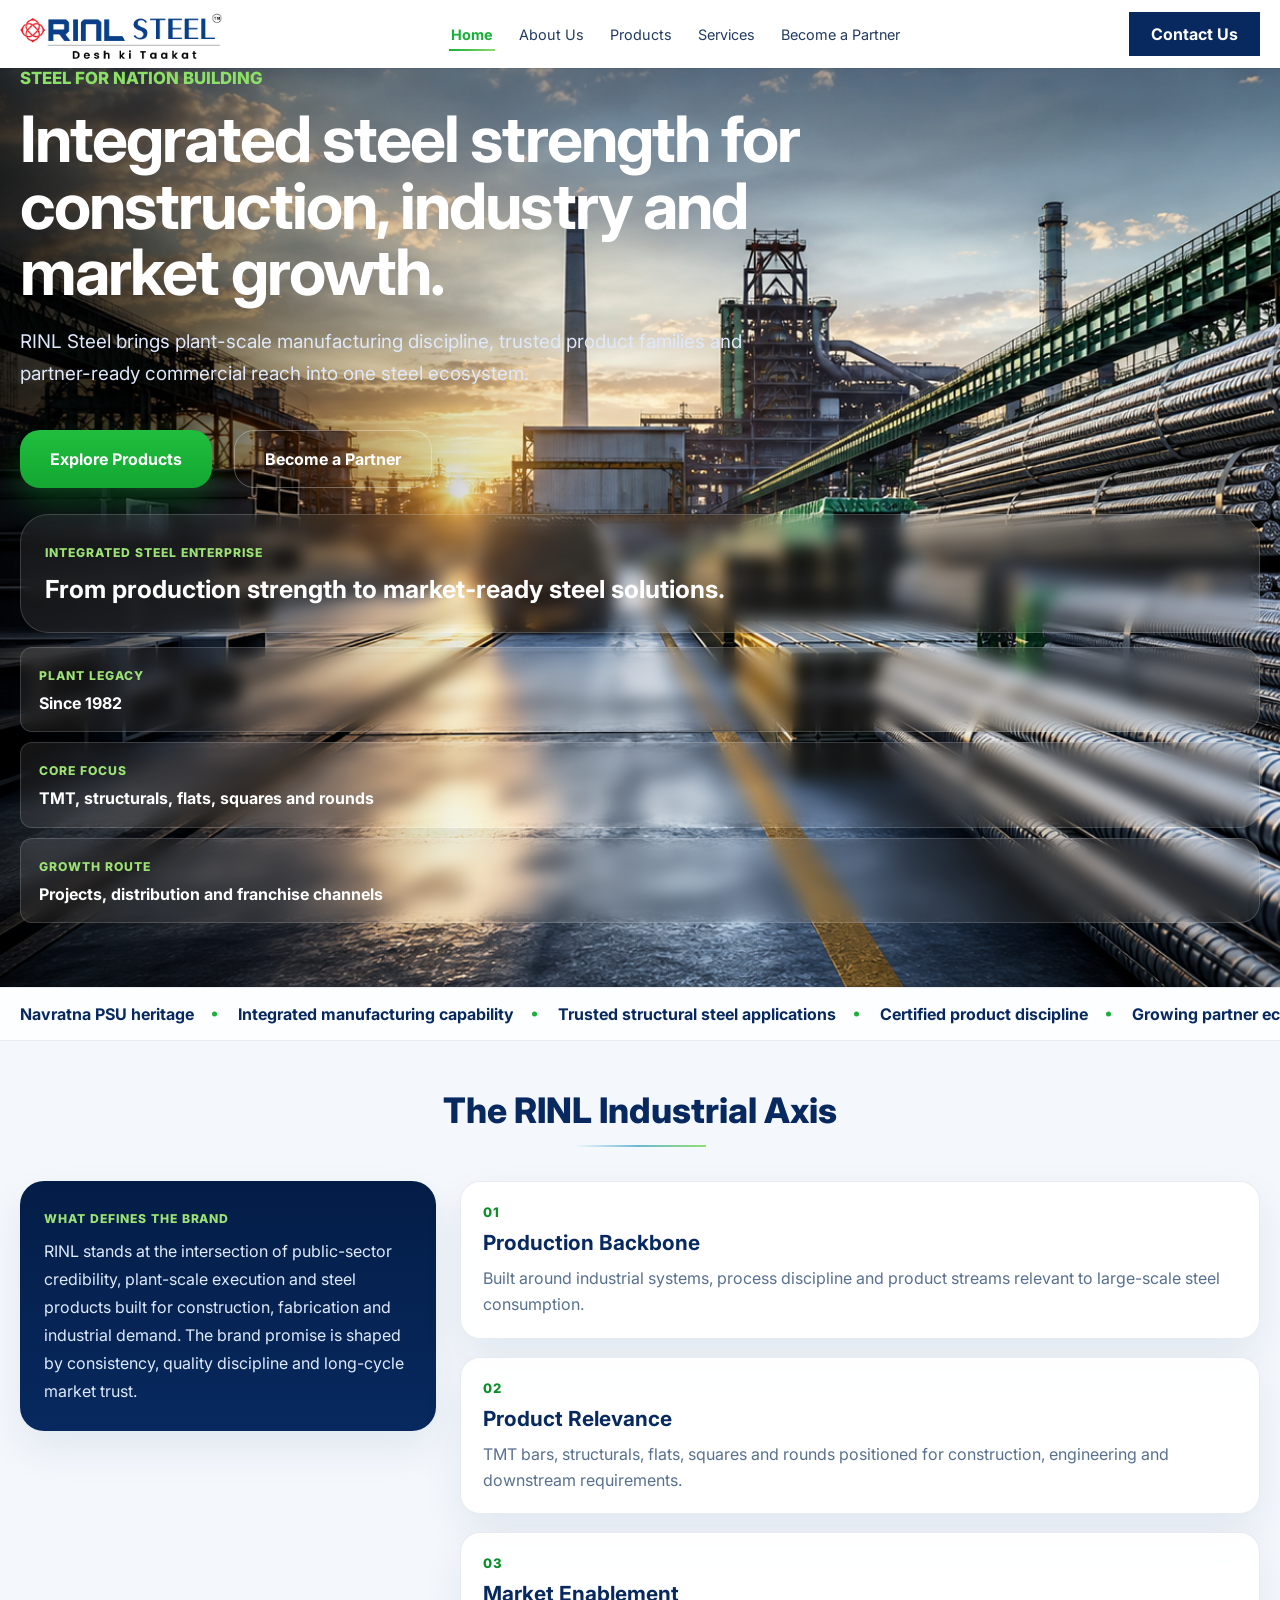
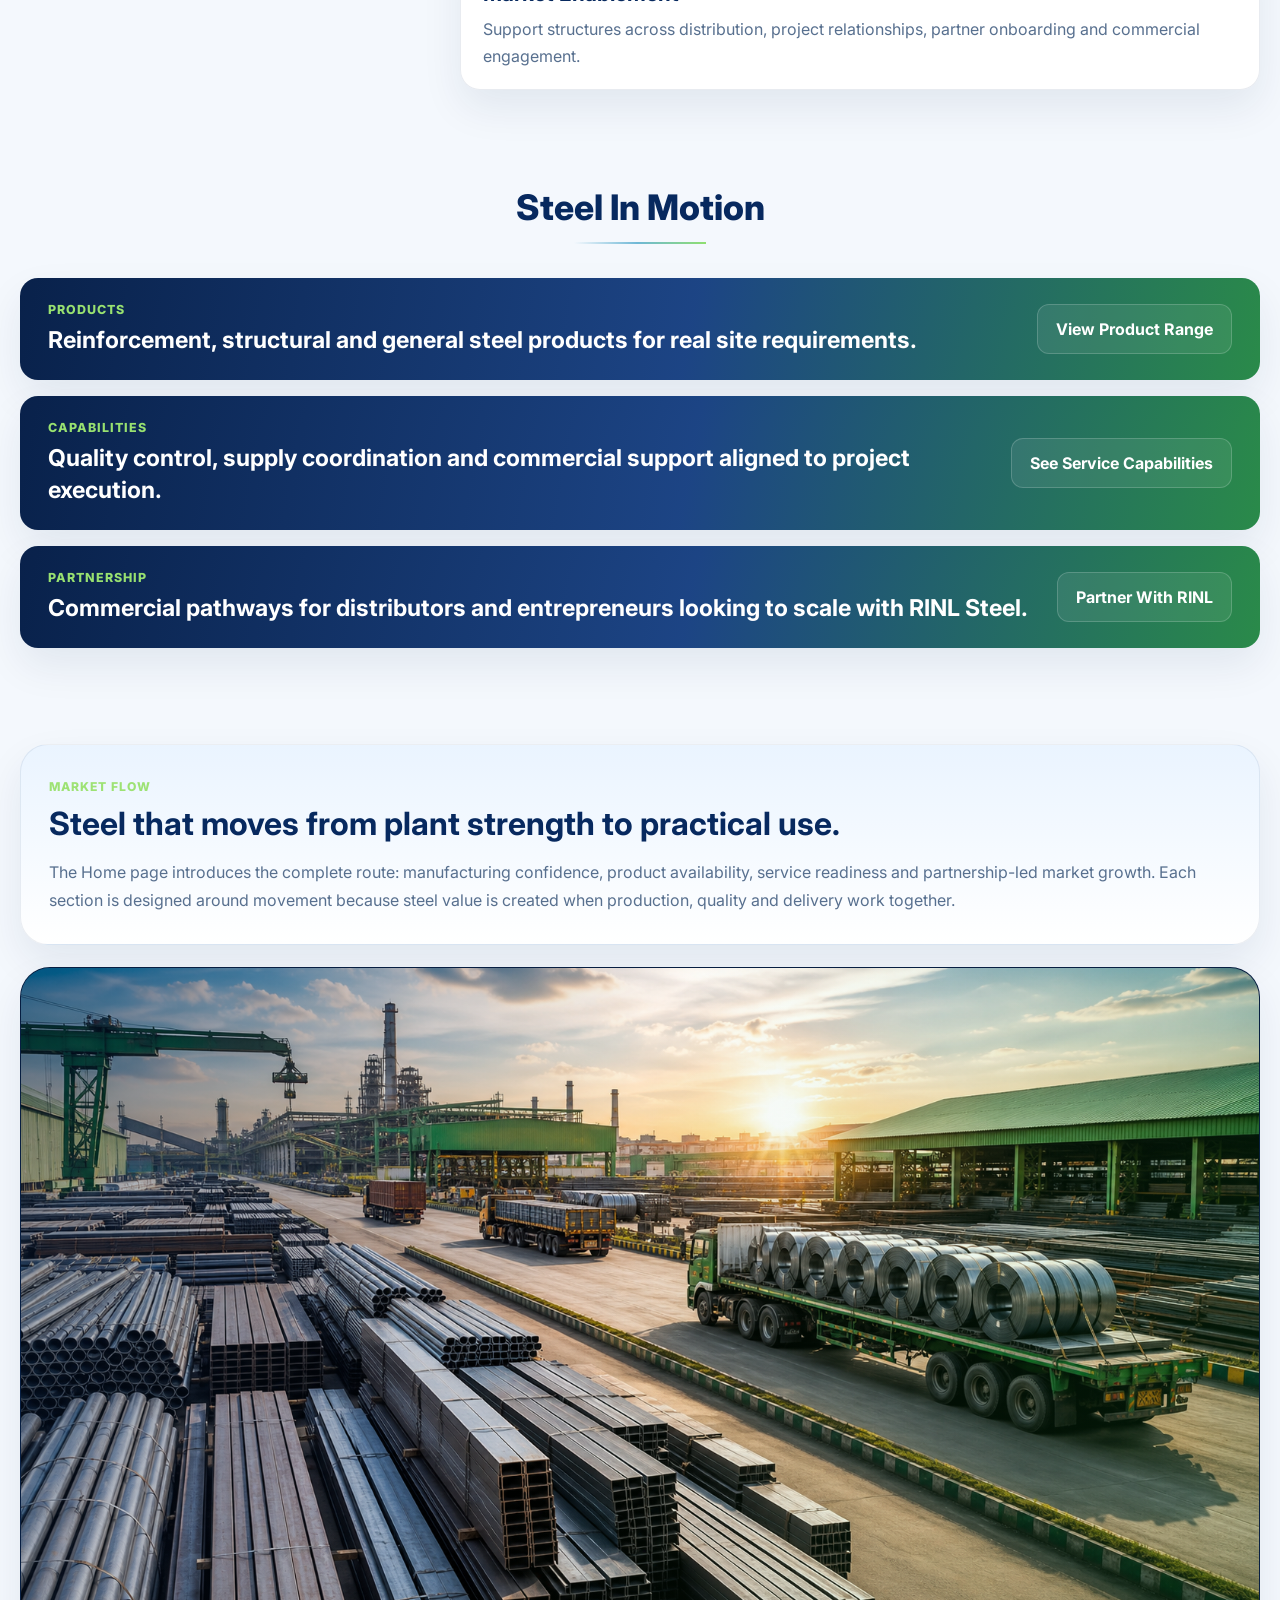
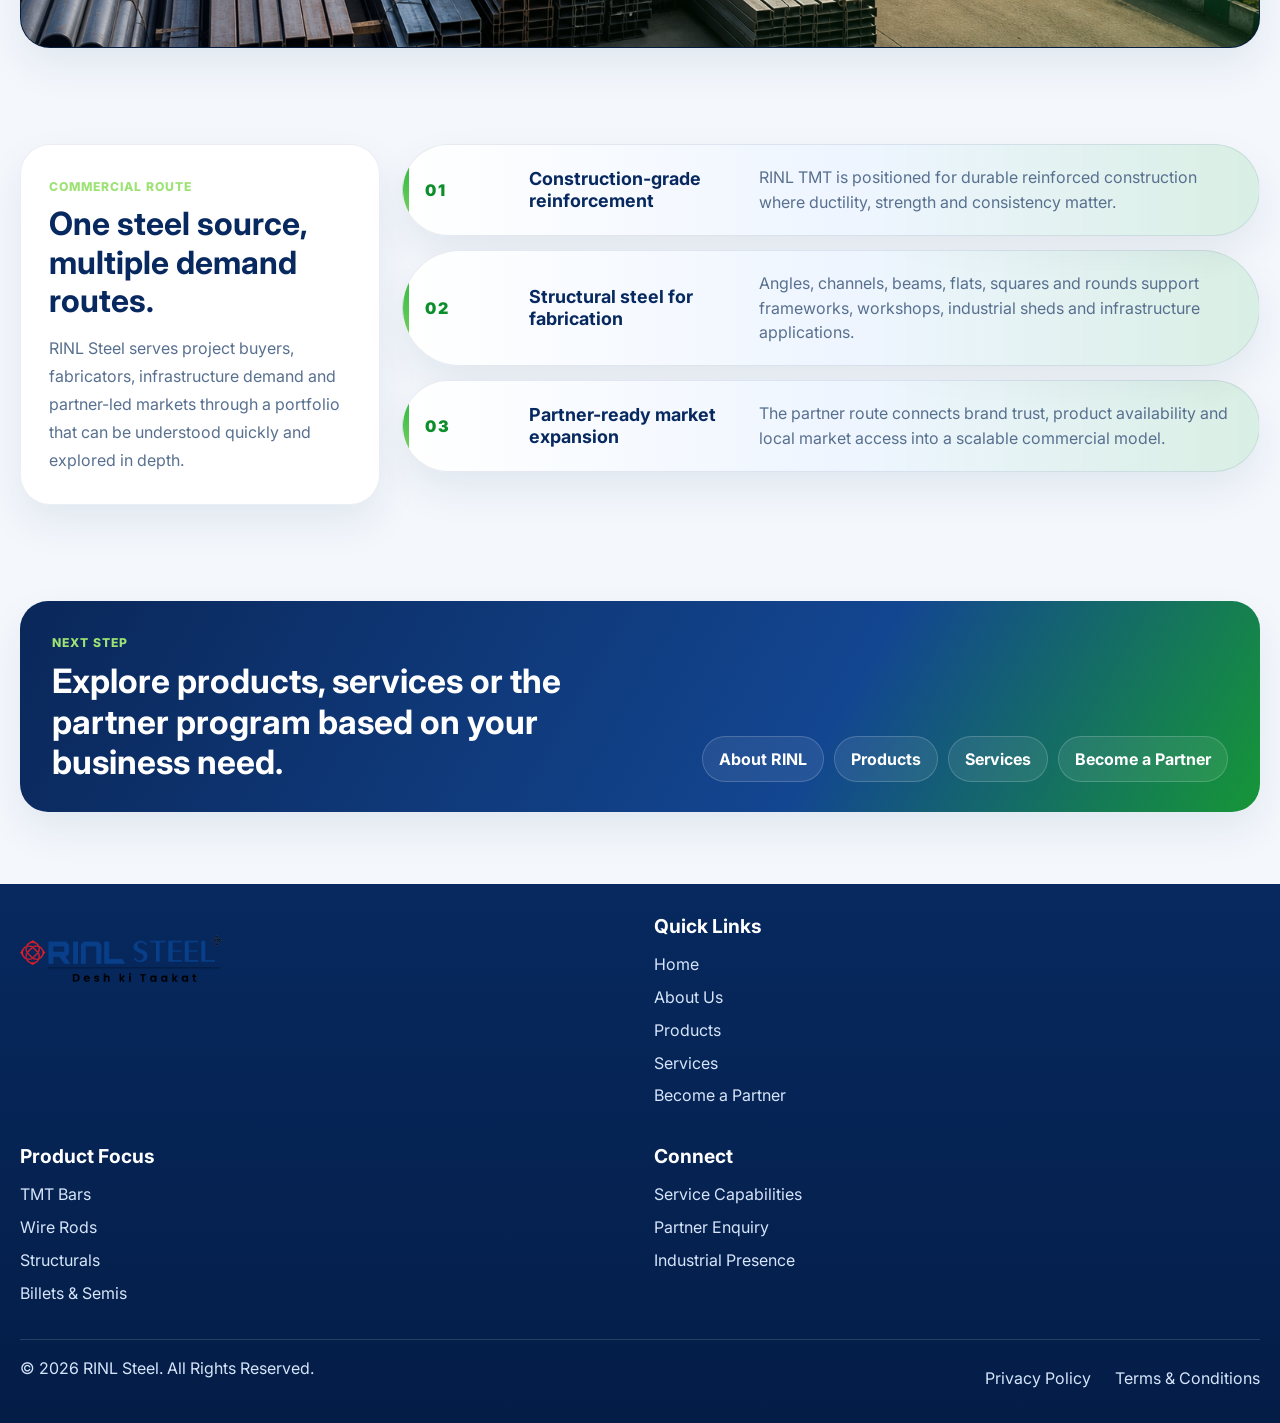
==== commit 32eb0778: "Restore full site and update product hero" ====
--- a/index.html
+++ b/index.html
@@ -5,15 +5,15 @@
   <meta name="viewport" content="width=device-width, initial-scale=1.0" />
   <meta
     name="description"
-    content="Become a RINL Steel franchise partner and build your business with a trusted steel brand, reliable supply chain, marketing support, and structured onboarding."
+    content="RINL Steel delivers trusted steel products, manufacturing strength and franchise growth opportunities through a multi-page digital experience."
   />
-  <title>Become a Franchise Partner | RINL Steel</title>
+  <title>RINL Steel | Home</title>
   <link rel="preconnect" href="https://fonts.googleapis.com">
   <link rel="preconnect" href="https://fonts.gstatic.com" crossorigin>
   <link href="https://fonts.googleapis.com/css2?family=Inter:wght@400;500;600;700;800&display=swap" rel="stylesheet">
   <link rel="stylesheet" href="styles.css" />
 </head>
-<body data-page="partner">
+<body data-page="home">
   <header class="site-header" data-header>
     <div class="container header-inner">
       <a class="brand" href="index.html" aria-label="RINL Steel home">
@@ -23,450 +23,178 @@
         <span></span><span></span><span></span>
       </button>
       <nav class="main-nav" data-nav>
-        <a href="index.html" data-nav-link="partner">Become a Partner</a>
+        <a href="index.html" data-nav-link="home">Home</a>
+        <a href="about.html" data-nav-link="about">About Us</a>
+        <a href="products.html" data-nav-link="products">Products</a>
+        <a href="services.html" data-nav-link="services">Services</a>
+        <a href="become-partner.html" data-nav-link="partner">Become a Partner</a>
       </nav>
-      <a class="header-cta" href="#contact">Contact Us</a>
+      <a class="header-cta" href="become-partner.html#contact">Contact Us</a>
     </div>
   </header>
 
   <main>
-    <section class="hero" id="top">
-      <div class="container hero-shell">
-        <div class="hero-copy reveal">
-          <p class="eyebrow">Franchise Partner Program</p>
-          <h1>Become a RINL Partner</h1>
-          <p class="hero-lead">Build a strong future with India's trusted steel brand.</p>
-          <p class="hero-text">
-            Join the RINL family and grow with a legacy of trust, quality and innovation. Our Franchise Partner Programme empowers entrepreneurs with brand strength, operational support and long-term value.
+    <section class="page-hero page-hero-home" id="top">
+      <div class="container hero-composition">
+        <div class="page-hero-copy reveal">
+          <p class="eyebrow">Steel For Nation Building</p>
+          <h1>Integrated steel strength for construction, industry and market growth.</h1>
+          <p class="page-hero-text">
+            RINL Steel brings plant-scale manufacturing discipline, trusted product families and partner-ready commercial reach into one steel ecosystem.
           </p>
           <div class="hero-actions">
-            <a class="btn btn-primary" href="#contact">Apply for Franchise</a>
-            <a class="btn btn-ghost" href="#overview">Watch Program Overview</a>
-          </div>
-        </div>
-      </div>
-    </section>
-
-    <section class="section" id="overview">
+            <a class="btn btn-primary" href="products.html">Explore Products</a>
+            <a class="btn btn-ghost" href="become-partner.html">Become a Partner</a>
+          </div>
+        </div>
+        <div class="hero-frame reveal delay-1">
+          <div class="hero-frame-panel hero-frame-panel-main">
+            <span>Integrated Steel Enterprise</span>
+            <strong>From production strength to market-ready steel solutions.</strong>
+          </div>
+          <div class="hero-frame-rail">
+            <div><span>Plant Legacy</span><strong>Since 1982</strong></div>
+            <div><span>Core Focus</span><strong>TMT, structurals, flats, squares and rounds</strong></div>
+            <div><span>Growth Route</span><strong>Projects, distribution and franchise channels</strong></div>
+          </div>
+        </div>
+      </div>
+    </section>
+
+    <section class="signal-marquee">
+      <div class="container signal-marquee-track reveal">
+        <span>Navratna PSU heritage</span>
+        <span>Integrated manufacturing capability</span>
+        <span>Trusted structural steel applications</span>
+        <span>Certified product discipline</span>
+        <span>Growing partner ecosystem</span>
+      </div>
+    </section>
+
+    <section class="section home-axis">
       <div class="container">
         <div class="section-title section-title-stack reveal">
-          <h2>Why Partner With RINL</h2>
+          <h2>The RINL Industrial Axis</h2>
           <span></span>
         </div>
-        <div class="why-carousel reveal" data-why-carousel>
-          <div class="why-track" data-why-track>
-            <article class="why-slide why-slide-brand active" data-why-slide>
-              <div class="why-slide-inner">
-                <h3>Trusted Brand</h3>
-                <p>Backed by RINL's Navratna PSU status and decades of manufacturing excellence.</p>
-              </div>
+        <div class="axis-layout">
+          <article class="axis-manifesto reveal">
+            <span class="section-kicker">What Defines The Brand</span>
+            <p>
+              RINL stands at the intersection of public-sector credibility, plant-scale execution and steel products built for construction, fabrication and industrial demand. The brand promise is shaped by consistency, quality discipline and long-cycle market trust.
+            </p>
+          </article>
+          <div class="axis-spine">
+            <article class="axis-node reveal delay-1">
+              <span>01</span>
+              <strong>Production Backbone</strong>
+              <p>Built around industrial systems, process discipline and product streams relevant to large-scale steel consumption.</p>
             </article>
-            <article class="why-slide why-slide-marketing" data-why-slide>
-              <div class="why-slide-inner">
-                <h3>Marketing Support</h3>
-                <p>Branding, signage and promotional collateral fully provided to franchise partners.</p>
-              </div>
+            <article class="axis-node reveal delay-2">
+              <span>02</span>
+              <strong>Product Relevance</strong>
+              <p>TMT bars, structurals, flats, squares and rounds positioned for construction, engineering and downstream requirements.</p>
             </article>
-            <article class="why-slide why-slide-supply" data-why-slide>
-              <div class="why-slide-inner">
-                <h3>Reliable Supply Chain</h3>
-                <p>On-time delivery across RINL's robust national partner network.</p>
-              </div>
+            <article class="axis-node reveal delay-3">
+              <span>03</span>
+              <strong>Market Enablement</strong>
+              <p>Support structures across distribution, project relationships, partner onboarding and commercial engagement.</p>
             </article>
-            <article class="why-slide why-slide-support" data-why-slide>
-              <div class="why-slide-inner">
-                <h3>Dedicated Support</h3>
-                <p>Franchise relationship manager and structured onboarding training programme.</p>
-              </div>
-            </article>
-          </div>
-          <div class="why-dots" aria-label="Why partner slides">
-            <button class="active" type="button" aria-label="Slide 1" data-why-dot="0"></button>
-            <button type="button" aria-label="Slide 2" data-why-dot="1"></button>
-            <button type="button" aria-label="Slide 3" data-why-dot="2"></button>
-            <button type="button" aria-label="Slide 4" data-why-dot="3"></button>
-          </div>
-        </div>
-      </div>
-    </section>
-
-    <section class="benefits-band" id="benefits" data-benefit-bg="growth">
-      <div class="container">
-        <div class="band-title reveal">
-          <h2>Our <span>Benefits</span></h2>
-          <p>Seven advantages that set RINL's Franchise Partner Programme apart</p>
-        </div>
-        <div class="benefits-layout reveal" data-benefits>
-          <div class="benefits-menu" role="tablist" aria-label="Benefits menu">
-            <button class="benefit-tab active" type="button" role="tab" aria-selected="true" data-benefit-tab="growth">
-              <span>Rapid Growth</span>
-            </button>
-            <button class="benefit-tab" type="button" role="tab" aria-selected="false" data-benefit-tab="reputation">
-              <span>Trusted Brand Reputation</span>
-            </button>
-            <button class="benefit-tab" type="button" role="tab" aria-selected="false" data-benefit-tab="quality">
-              <span>Quality Assurance</span>
-            </button>
-            <button class="benefit-tab" type="button" role="tab" aria-selected="false" data-benefit-tab="standards">
-              <span>World-Class Quality Standards</span>
-            </button>
-            <button class="benefit-tab" type="button" role="tab" aria-selected="false" data-benefit-tab="distribution">
-              <span>Strong Distribution Network</span>
-            </button>
-            <button class="benefit-tab" type="button" role="tab" aria-selected="false" data-benefit-tab="technology">
-              <span>Advanced Technology</span>
-            </button>
-            <button class="benefit-tab" type="button" role="tab" aria-selected="false" data-benefit-tab="opportunities">
-              <span>High-Growth Opportunities</span>
-            </button>
-          </div>
-
-          <div class="benefits-content">
-            <article class="benefit-panel active" role="tabpanel" data-benefit-panel="growth">
-              <h3>Rapid Growth</h3>
-              <p>Partner with a dynamic PSU with a consistent track record of nationwide expansion. This gives franchise partners a stronger launch environment, steady market relevance, and access to a brand that already carries momentum.</p>
-              <ul class="benefit-points">
-                <li>Built for expansion across multiple regional markets</li>
-                <li>Helps partners enter with stronger demand confidence</li>
-                <li>Supports faster business ramp-up after onboarding</li>
-              </ul>
-            </article>
-
-            <article class="benefit-panel" role="tabpanel" hidden data-benefit-panel="reputation">
-              <h3>Trusted Brand Reputation</h3>
-              <p>Leverage the trust and credibility of RINL Vizag Steel. Brand familiarity reduces friction in early customer conversations and gives partners a more credible commercial position from the start.</p>
-              <ul class="benefit-points">
-                <li>Improves local trust with dealers and end customers</li>
-                <li>Strengthens visibility in competitive markets</li>
-                <li>Helps partners build confidence faster than an unknown brand</li>
-              </ul>
-            </article>
-
-            <article class="benefit-panel" role="tabpanel" hidden data-benefit-panel="quality">
-              <h3>Quality Assurance</h3>
-              <p>Strict quality checks help ensure customer trust. Consistency in product quality protects the brand and gives franchise partners a more dependable foundation for repeat business.</p>
-              <ul class="benefit-points">
-                <li>Supports reliable product positioning in the market</li>
-                <li>Reduces credibility risk during scale-up</li>
-                <li>Helps maintain long-term customer retention</li>
-              </ul>
-            </article>
-
-            <article class="benefit-panel" role="tabpanel" hidden data-benefit-panel="standards">
-              <h3>World-Class Quality Standards</h3>
-              <p>Certified products conforming to IS 1786 and BIS norms provide measurable assurance. That gives partners a clear technical and commercial advantage when selling into quality-sensitive projects.</p>
-              <ul class="benefit-points">
-                <li>Aligned with recognised certification standards</li>
-                <li>Useful for institutional and infrastructure demand</li>
-                <li>Supports a stronger value proposition in technical sales</li>
-              </ul>
-            </article>
-
-            <article class="benefit-panel" role="tabpanel" hidden data-benefit-panel="distribution">
-              <h3>Strong Distribution Network</h3>
-              <p>Wide reach across India supports dependable market presence. A strong distribution setup helps franchise partners operate with better continuity and fulfilment confidence.</p>
-              <ul class="benefit-points">
-                <li>Improves supply coordination across territories</li>
-                <li>Supports market reach with lower operational friction</li>
-                <li>Strengthens delivery discipline for partners and customers</li>
-              </ul>
-            </article>
-
-            <article class="benefit-panel" role="tabpanel" hidden data-benefit-panel="technology">
-              <h3>Advanced Technology</h3>
-              <p>Access to modern technology and innovative practices helps the partner network stay commercially relevant. It also supports stronger positioning where product knowledge and technical confidence matter.</p>
-              <ul class="benefit-points">
-                <li>Backed by RINL's manufacturing and R&amp;D capabilities</li>
-                <li>Improves technical confidence during partner selling</li>
-                <li>Helps sustain quality and process discipline</li>
-              </ul>
-            </article>
-
-            <article class="benefit-panel" role="tabpanel" hidden data-benefit-panel="opportunities">
-              <h3>High-Growth Opportunities</h3>
-              <p>Be part of India's infrastructure and construction growth story. Franchise partners are positioned to participate in sectors where steel demand remains strategically important.</p>
-              <ul class="benefit-points">
-                <li>Connected to large structural demand segments</li>
-                <li>Relevant for long-term infrastructure growth</li>
-                <li>Creates room for scale through regional execution</li>
-              </ul>
-            </article>
-          </div>
-        </div>
-
-        <div class="benefits-cta reveal delay-1">
-          <div class="cta-copy">
-            <strong>Build Your Business on RINL's Foundation</strong>
-            <p>Choose a benefit from the left to see how the programme supports partner growth, credibility, and market execution.</p>
-          </div>
-          <a class="cta-button" href="#contact">Know More</a>
-        </div>
-      </div>
-    </section>
-
-    <section class="section edge-section" id="edge">
+          </div>
+        </div>
+      </div>
+    </section>
+
+    <section class="section steel-ribbons">
       <div class="container">
         <div class="section-title section-title-stack reveal">
-          <h2>RINL Edge</h2>
+          <h2>Steel In Motion</h2>
           <span></span>
         </div>
-        <div class="edge-orbit reveal">
-          <article class="edge-pair">
-            <button class="edge-badge edge-badge-left" type="button">
-              <span>1982</span>
-            </button>
-            <div class="edge-lane">
-              <span class="edge-anchor edge-anchor-left">Established</span>
-              <span class="edge-anchor edge-anchor-right">Annual Capacity</span>
-              <span class="edge-lane-text edge-lane-left">Established | RINL Steel | One of India's premier PSU steel enterprises.</span>
-              <span class="edge-lane-text edge-lane-right">Annual Capacity | Steel Production | Large-scale steel production capacity at plant.</span>
+        <div class="ribbon-stack">
+          <article class="ribbon-band reveal">
+            <div class="ribbon-band-copy">
+              <span>Products</span>
+              <h3>Reinforcement, structural and general steel products for real site requirements.</h3>
             </div>
-            <button class="edge-badge edge-badge-right" type="button">
-              <span>7.3 MT+</span>
-            </button>
-          </article>
-          <article class="edge-pair">
-            <button class="edge-badge edge-badge-left" type="button">
-              <span>[X]+</span>
-            </button>
-            <div class="edge-lane">
-              <span class="edge-anchor edge-anchor-left">Franchise Partners</span>
-              <span class="edge-anchor edge-anchor-right">Certified TMT</span>
-              <span class="edge-lane-text edge-lane-left">Franchise Partners | Authorised Network | Authorised partner network across India.</span>
-              <span class="edge-lane-text edge-lane-right">Certified TMT | Quality Standard | Rigorous quality certification benchmark.</span>
+            <a href="products.html">View Product Range</a>
+          </article>
+          <article class="ribbon-band reveal delay-1">
+            <div class="ribbon-band-copy">
+              <span>Capabilities</span>
+              <h3>Quality control, supply coordination and commercial support aligned to project execution.</h3>
             </div>
-            <button class="edge-badge edge-badge-right" type="button">
-              <span>IS 1786</span>
-            </button>
-          </article>
-          <article class="edge-pair">
-            <button class="edge-badge edge-badge-left" type="button">
-              <span>24-48 Hr</span>
-            </button>
-            <div class="edge-lane">
-              <span class="edge-anchor edge-anchor-left">Delivery</span>
-              <span class="edge-anchor edge-anchor-right">States Covered</span>
-              <span class="edge-lane-text edge-lane-left">Delivery | Dispatch Support | Fast dispatch to franchise partner locations.</span>
-              <span class="edge-lane-text edge-lane-right">States Covered | Distribution Reach | Pan-India distribution network presence.</span>
+            <a href="services.html">See Service Capabilities</a>
+          </article>
+          <article class="ribbon-band reveal delay-2">
+            <div class="ribbon-band-copy">
+              <span>Partnership</span>
+              <h3>Commercial pathways for distributors and entrepreneurs looking to scale with RINL Steel.</h3>
             </div>
-            <button class="edge-badge edge-badge-right" type="button">
-              <span>[X]+</span>
-            </button>
-          </article>
-          <article class="edge-pair">
-            <button class="edge-badge edge-badge-left" type="button">
-              <span>[X]K+</span>
-            </button>
-            <div class="edge-lane">
-              <span class="edge-anchor edge-anchor-left">Employees</span>
-              <span class="edge-anchor edge-anchor-right">Consumers</span>
-              <span class="edge-lane-text edge-lane-left">Employees | Operations Team | Workforce dedicated to operations and support.</span>
-              <span class="edge-lane-text edge-lane-right">Consumers | End Users | End customers using RINL Vizag Steel TMT bars.</span>
-            </div>
-            <button class="edge-badge edge-badge-right" type="button">
-              <span>[X] Lakh+</span>
-            </button>
-          </article>
-        </div>
-        <div class="edge-mobile-grid">
-          <div class="edge-mobile-row reveal">
-            <article class="edge-mobile-card edge-mobile-card-left">
-              <span class="edge-mobile-value">1982</span>
-              <span class="edge-mobile-label">Established</span>
-              <p>One of India's premier PSU steel enterprises.</p>
-            </article>
-            <article class="edge-mobile-card edge-mobile-card-right">
-              <span class="edge-mobile-value">7.3 MT+</span>
-              <span class="edge-mobile-label">Annual Capacity</span>
-              <p>Large-scale steel production capacity at plant.</p>
-            </article>
-          </div>
-          <div class="edge-mobile-row reveal">
-            <article class="edge-mobile-card edge-mobile-card-left">
-              <span class="edge-mobile-value">[X]+</span>
-              <span class="edge-mobile-label">Franchise Partners</span>
-              <p>Authorised partner network across India.</p>
-            </article>
-            <article class="edge-mobile-card edge-mobile-card-right">
-              <span class="edge-mobile-value">IS 1786</span>
-              <span class="edge-mobile-label">Certified TMT</span>
-              <p>Rigorous quality certification benchmark.</p>
-            </article>
-          </div>
-          <div class="edge-mobile-row reveal">
-            <article class="edge-mobile-card edge-mobile-card-left">
-              <span class="edge-mobile-value">24-48 Hr</span>
-              <span class="edge-mobile-label">Delivery</span>
-              <p>Fast dispatch to franchise partner locations.</p>
-            </article>
-            <article class="edge-mobile-card edge-mobile-card-right">
-              <span class="edge-mobile-value">[X]K+</span>
-              <span class="edge-mobile-label">Employees</span>
-              <p>Workforce dedicated to operations and support.</p>
-            </article>
-          </div>
-          <div class="edge-mobile-row reveal">
-            <article class="edge-mobile-card edge-mobile-card-left">
-              <span class="edge-mobile-value">[X]+</span>
-              <span class="edge-mobile-label">States Covered</span>
-              <p>Pan-India distribution network presence.</p>
-            </article>
-            <article class="edge-mobile-card edge-mobile-card-right">
-              <span class="edge-mobile-value">[X] Lakh+</span>
-              <span class="edge-mobile-label">Consumers</span>
-              <p>End customers using RINL Vizag Steel TMT bars.</p>
-            </article>
-          </div>
-        </div>
-        <p class="edge-note reveal">* Figures marked [X] are placeholders. Replace with verified RINL data before publishing.</p>
-      </div>
-    </section>
-
-    <section class="section matrix-section">
-      <div class="container matrix-grid">
-        <article class="matrix-card reveal">
-          <div class="investment-overview">
-            <div class="investment-copy">
-              <span class="investment-kicker">Investment Snapshot</span>
-              <h2>Investment &amp; Opportunity Overview</h2>
-              <p class="investment-lead">A structured opportunity for partners looking to build regional scale with the backing of a large, established steel brand.</p>
-              <div class="investment-highlights">
-                <div>
-                  <strong>Rs. X-Y L</strong>
-                  <span>Indicative investment range</span>
-                </div>
-                <div>
-                  <strong>Min. Sq.Ft.</strong>
-                  <span>Space / godown requirement</span>
-                </div>
-              </div>
-            </div>
-            <div class="investment-stack">
-              <div class="investment-signal">
-                <span class="investment-signal-label">Territory Model</span>
-                <strong>Excl. / Non-Excl.</strong>
-                <p>Flexible territory structure depending on market potential and regional strategy.</p>
-              </div>
-              <div class="investment-signal">
-                <span class="investment-signal-label">Commercial Detail</span>
-                <strong>Shared on Application</strong>
-                <p>Detailed terms can be disclosed after the initial fitment and discussion process.</p>
-              </div>
-              <div class="investment-signal investment-signal-accent">
-                <span class="investment-signal-label">Best For</span>
-                <strong>Growth-Oriented Operators</strong>
-                <p>Suitable for partners with storage capacity, local market access and long-term execution intent.</p>
-              </div>
-            </div>
-          </div>
+            <a href="become-partner.html">Partner With RINL</a>
+          </article>
+        </div>
+      </div>
+    </section>
+
+    <section class="section home-landscape">
+      <div class="container landscape-grid">
+        <article class="landscape-panel reveal">
+          <span class="section-kicker">Market Flow</span>
+          <h2>Steel that moves from plant strength to practical use.</h2>
+          <p>
+            The Home page introduces the complete route: manufacturing confidence, product availability, service readiness and partnership-led market growth. Each section is designed around movement because steel value is created when production, quality and delivery work together.
+          </p>
         </article>
-        <div class="matrix-side">
-          <article class="matrix-card reveal delay-1">
-            <h2>Eligibility Criteria</h2>
-            <ul class="tick-list">
-              <li>Prior business / trading experience preferred</li>
-              <li>Minimum godown / showroom space available</li>
-              <li>Demonstrated financial capacity</li>
-              <li>Local market knowledge &amp; connections</li>
-              <li>Commitment to RINL brand standards &amp; quality</li>
-            </ul>
-          </article>
-          <article class="matrix-card reveal delay-2">
-            <h2>What RINL Provides</h2>
-            <ul class="tick-list">
-              <li>Product &amp; sales training for franchise team</li>
-              <li>Marketing collateral &amp; branded signage</li>
-              <li>Logistics &amp; on-time delivery support</li>
-              <li>Dedicated franchise relationship manager</li>
-              <li>Access to RINL R&amp;D, technology &amp; quality standards</li>
-            </ul>
-          </article>
-        </div>
-      </div>
-    </section>
-
-    <section class="section lower-section" id="process">
-      <div class="container lower-grid">
-        <div class="lower-main">
-          <article class="panel-card process-panel reveal">
-            <h2>Application Process</h2>
-            <p class="panel-subtitle">Five clear steps from enquiry to franchise launch</p>
-            <ol class="process-list">
-              <li><b>Submit Enquiry</b><span>Prospect fills the franchise form</span></li>
-              <li><b>Initial Discussion</b><span>RINL team reviews &amp; calls back</span></li>
-              <li><b>Application Review</b><span>Documents &amp; background verification</span></li>
-              <li><b>Agreement &amp; Onboarding</b><span>Franchise agreement &amp; training</span></li>
-              <li><b>Launch &amp; Support</b><span>Business launch with full support</span></li>
-            </ol>
-          </article>
-
-          <article class="panel-card story-panel reveal delay-1">
-            <h2>What Our Partners Say</h2>
-            <div class="testimonial-box" data-testimonial>
-              <p class="quote">Partnering with RINL has been a game-changer for our business. The brand trust, quality and support system have helped us grow consistently.</p>
-              <strong>[Partner Name]</strong>
-              <span>[Company Name] | [State]</span>
-              <div class="dots">
-                <button class="active" aria-label="Testimonial 1"></button>
-                <button aria-label="Testimonial 2"></button>
-                <button aria-label="Testimonial 3"></button>
-              </div>
-            </div>
-            <div class="legacy-banner">
-              <div>
-                <strong>A Legacy of Trust.<br>A Future of Growth.</strong>
-                <p>Join a network of ambitious entrepreneurs building stronger India with RINL Steel.</p>
-              </div>
-              <div class="legacy-bars" aria-hidden="true"></div>
-            </div>
-          </article>
-        </div>
-
-        <aside class="form-panel reveal delay-2" id="contact">
-          <h2>Apply for Franchise</h2>
-          <p>Fill in your details and our team will get in touch with you.</p>
-          <form class="lead-form" action="https://formspree.io/f/your-form-id" method="POST">
-            <label><input name="name" type="text" required placeholder="Full Name *"></label>
-            <label><input name="phone" type="tel" required placeholder="Mobile Number *"></label>
-            <label><input name="email" type="email" required placeholder="Email ID *"></label>
-            <label>
-              <select name="state" required>
-                <option value="">State *</option>
-                <option>Andhra Pradesh</option>
-                <option>Telangana</option>
-                <option>Tamil Nadu</option>
-                <option>Karnataka</option>
-                <option>Maharashtra</option>
-                <option>Other</option>
-              </select>
-            </label>
-            <label><input name="city" type="text" required placeholder="City *"></label>
-            <label><input name="business" type="text" placeholder="Current Business / Occupation *"></label>
-            <label>
-              <select name="investment_capacity" required>
-                <option value="">Investment Capacity (Approx.) *</option>
-                <option>&lt; Rs. 10L</option>
-                <option>Rs. 10L-Rs. 25L</option>
-                <option>Rs. 25L-Rs. 50L</option>
-                <option>Rs. 50L+</option>
-              </select>
-            </label>
-            <label><input name="space" type="text" placeholder="Space Available (Sq.Ft. Approx.) *"></label>
-            <label class="checkbox-row"><input type="checkbox" required><span>I agree to the Terms &amp; Conditions and Privacy Policy.</span></label>
-            <button class="btn btn-primary" type="submit">Submit Application</button>
-            <p class="form-note">Your information is safe and will only be used by RINL Steel.</p>
-          </form>
-        </aside>
-      </div>
-    </section>
-
-    <section class="section trust-section">
-      <div class="container trust-row">
-        <div class="trust-copy">
-          <strong>Your Trust<br>Is Our Priority</strong>
-          <p>Beware of fraudsters. RINL Steel does not charge any fee for franchise applications. All communications are only through official channels. Please report any suspicious activity.</p>
-        </div>
-        <a class="trust-link" href="#overview">Learn More / FAQ</a>
+        <figure class="home-flow-image reveal delay-1">
+          <img src="assets/images/home/home-supply-flow.png" alt="Steel products moving from plant dispatch to market supply" />
+        </figure>
+      </div>
+    </section>
+
+    <section class="section home-command-shell">
+      <div class="container home-command">
+        <div class="home-command-copy reveal">
+          <span class="section-kicker">Commercial Route</span>
+          <h2>One steel source, multiple demand routes.</h2>
+          <p>
+            RINL Steel serves project buyers, fabricators, infrastructure demand and partner-led markets through a portfolio that can be understood quickly and explored in depth.
+          </p>
+        </div>
+        <div class="home-command-lines">
+          <article class="home-command-line reveal delay-1">
+            <span>01</span>
+            <strong>Construction-grade reinforcement</strong>
+            <p>RINL TMT is positioned for durable reinforced construction where ductility, strength and consistency matter.</p>
+          </article>
+          <article class="home-command-line reveal delay-2">
+            <span>02</span>
+            <strong>Structural steel for fabrication</strong>
+            <p>Angles, channels, beams, flats, squares and rounds support frameworks, workshops, industrial sheds and infrastructure applications.</p>
+          </article>
+          <article class="home-command-line reveal delay-3">
+            <span>03</span>
+            <strong>Partner-ready market expansion</strong>
+            <p>The partner route connects brand trust, product availability and local market access into a scalable commercial model.</p>
+          </article>
+        </div>
+      </div>
+    </section>
+
+    <section class="section home-cta-shell">
+      <div class="container">
+        <div class="home-cta reveal">
+          <div>
+            <span class="section-kicker">Next Step</span>
+            <h2>Explore products, services or the partner program based on your business need.</h2>
+          </div>
+          <div class="home-cta-links">
+            <a href="about.html">About RINL</a>
+            <a href="products.html">Products</a>
+            <a href="services.html">Services</a>
+            <a href="become-partner.html">Become a Partner</a>
+          </div>
+        </div>
       </div>
     </section>
   </main>
@@ -480,11 +208,24 @@
       </div>
       <div>
         <h3>Quick Links</h3>
-        <a href="index.html">Become a Partner</a>
+        <a href="index.html">Home</a>
+        <a href="about.html">About Us</a>
+        <a href="products.html">Products</a>
+        <a href="services.html">Services</a>
+        <a href="become-partner.html">Become a Partner</a>
+      </div>
+      <div>
+        <h3>Product Focus</h3>
+        <a href="products.html#tmt">TMT Bars</a>
+        <a href="products.html#wire-rods">Wire Rods</a>
+        <a href="products.html#structurals">Structurals</a>
+        <a href="products.html#semis">Billets & Semis</a>
       </div>
       <div>
         <h3>Connect</h3>
-        <a href="#contact">Partner Enquiry</a>
+        <a href="services.html">Service Capabilities</a>
+        <a href="become-partner.html#contact">Partner Enquiry</a>
+        <a href="about.html#presence">Industrial Presence</a>
       </div>
     </div>
     <div class="container footer-bottom">
--- a/styles.css
+++ b/styles.css
@@ -121,7 +121,7 @@
 }
 
 .hero{
-  background:url("Banner%20Image.webp") center center / cover no-repeat;
+  background:url("assets/images/hero/banner-image.webp") center center / cover no-repeat;
   background-color:#fff;
   min-height:calc(100vh - var(--header-height));
 }
@@ -1335,7 +1335,7 @@
   position:relative;
   overflow:hidden;
   color:var(--white);
-  background:url("Banner%20Image.webp") center center / cover no-repeat;
+  background:url("assets/images/hero/banner-image.webp") center center / cover no-repeat;
   background-color:#fff;
   min-height:calc(100vh - var(--header-height));
 }
@@ -1351,7 +1351,7 @@
 }
 
 .page-hero-products{
-  background:url("Product Banner.webp") center center / cover no-repeat;
+  background:url("assets/images/products/product-hero-lower-left.png") center center / cover no-repeat;
   background-color:#fff;
 }
 
@@ -1478,11 +1478,22 @@
 }
 
 .page-hero-products .page-hero-shell{
-  align-items:center;
+  align-items:flex-start;
+  padding:clamp(10px,2.4vh,28px) 0 52px;
 }
 
 .page-hero-products .page-hero-copy-slider{
-  margin:auto 0;
+  margin:0;
+}
+
+.page-hero-products .product-hero-slide{
+  align-items:flex-start;
+  justify-content:flex-start;
+  padding:0 36px 36px;
+}
+
+.page-hero-products .product-hero-slide-copy{
+  margin:0;
 }
 
 .product-hero-slide.active .product-hero-slide-copy,
@@ -1513,12 +1524,13 @@
 
 .product-collage{
   position:relative;
-  width:min(50vw,640px);
-  height:min(50vw,640px);
-  min-width:460px;
-  min-height:460px;
+  width:min(48vw,680px);
+  height:min(52vw,620px);
+  min-width:500px;
+  min-height:520px;
   justify-self:end;
   isolation:isolate;
+  overflow:visible;
 }
 
 .product-collage-item{
@@ -1530,7 +1542,8 @@
   overflow:hidden;
   opacity:.58;
   filter:saturate(.82) brightness(.84);
-  transform:rotate(var(--tilt)) scale(.96);
+  border-radius:18px;
+  transform:translateZ(0) scale(.96);
   transition:transform 1.05s cubic-bezier(.2,.8,.2,1), opacity 1.05s ease, filter 1.05s ease, border-color 1.05s ease, box-shadow 1.05s ease;
   z-index:1;
 }
@@ -1547,77 +1560,63 @@
   box-shadow:0 26px 58px rgba(0,0,0,.34), 0 0 0 7px rgba(47,191,91,.34);
   opacity:1;
   filter:saturate(1.1) brightness(1.06);
-  transform:rotate(var(--tilt)) scale(1.12);
+  transform:translateZ(0) scale(1.1);
   z-index:7;
 }
 
 .product-collage-tmt{
-  --tilt:-9deg;
   left:3%;
-  top:0;
-  width:33%;
+  top:4%;
+  width:29%;
   height:28%;
-  border-radius:34% 20% 28% 24%;
   z-index:2;
 }
 
 .product-collage-angles{
-  --tilt:8deg;
-  right:5%;
-  top:2%;
-  width:34%;
-  height:30%;
-  border-radius:24% 38% 28% 30%;
+  left:3%;
+  top:36%;
+  width:29%;
+  height:28%;
   z-index:3;
 }
 
 .product-collage-channels{
-  --tilt:-5deg;
-  left:33%;
-  top:25%;
-  width:34%;
-  height:27%;
-  border-radius:30% 22% 34% 24%;
-  z-index:1;
+  left:3%;
+  bottom:4%;
+  width:29%;
+  height:28%;
+  z-index:2;
 }
 
 .product-collage-beams{
-  --tilt:9deg;
-  right:0;
-  top:39%;
-  width:35%;
-  height:29%;
-  border-radius:24% 32% 22% 38%;
+  left:35.5%;
+  top:36%;
+  width:29%;
+  height:28%;
   z-index:4;
 }
 
 .product-collage-squares{
-  --tilt:-11deg;
-  left:0;
-  top:39%;
-  width:34%;
-  height:27%;
-  border-radius:22% 34% 28% 30%;
+  right:3%;
+  top:4%;
+  width:29%;
+  height:28%;
   z-index:3;
 }
 
 .product-collage-flats{
-  --tilt:6deg;
-  left:14%;
-  bottom:0;
-  width:34%;
-  height:27%;
-  border-radius:36% 22% 30% 24%;
+  right:3%;
+  top:36%;
+  width:29%;
+  height:28%;
   z-index:5;
 }
 
 .product-collage-rounds{
-  --tilt:-4deg;
-  right:12%;
-  bottom:2%;
-  width:35%;
-  height:27%;
-  border-radius:26% 30% 36% 20%;
+  right:3%;
+  bottom:4%;
+  width:29%;
+  height:28%;
   z-index:6;
 }
 
@@ -3082,10 +3081,10 @@
     display:none;
   }
   .hero{
-    background:url("Banner%20Image.webp") center center / cover no-repeat;
+    background:url("assets/images/hero/banner-image.webp") center center / cover no-repeat;
   }
   .page-hero-products{
-    background:url("Product Banner.webp") center center / cover no-repeat;
+    background:url("assets/images/products/product-hero-lower-left.png") center center / cover no-repeat;
   }
   .hero-copy{
     padding:0 0 46px;
@@ -3109,6 +3108,9 @@
   .page-hero-shell,
   .hero-composition{
     padding:0 0 44px;
+  }
+  .page-hero-products .page-hero-shell{
+    padding:8px 0 44px;
   }
   .product-hero-layout{
     gap:0;
